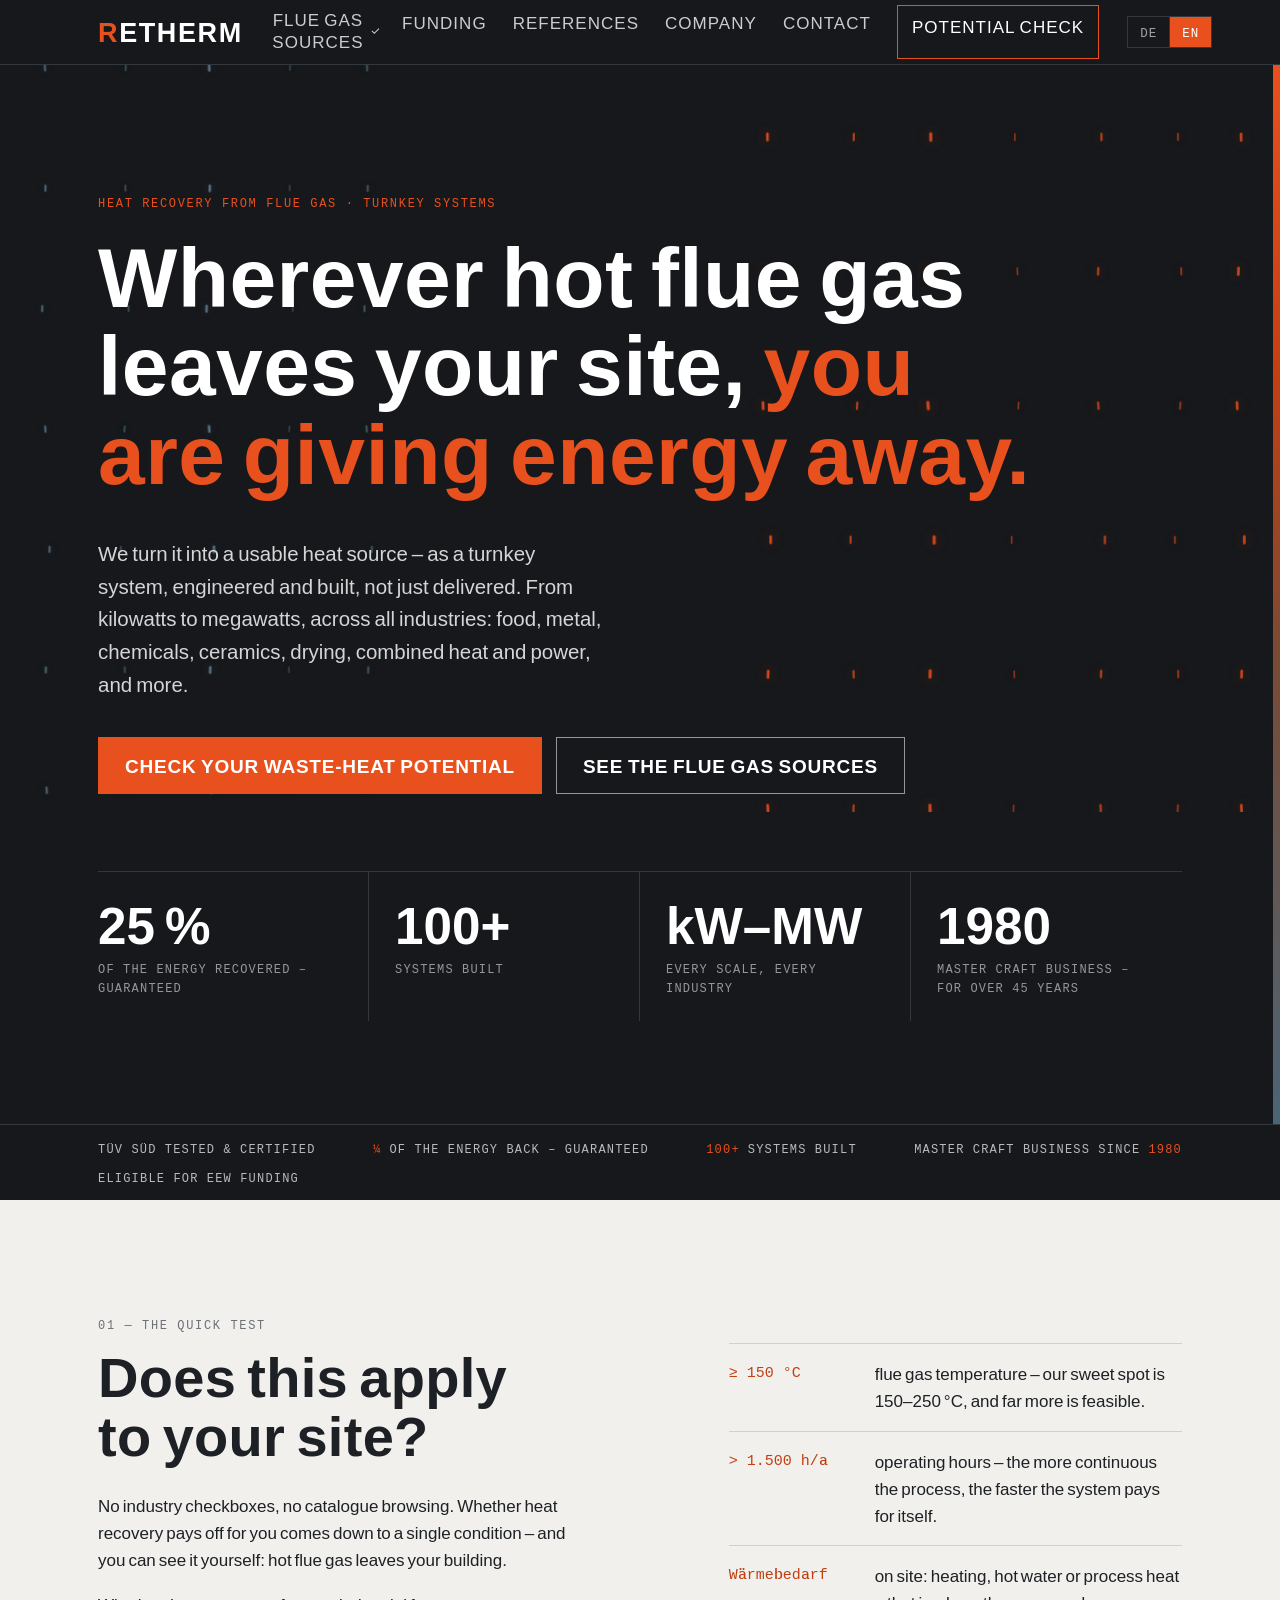
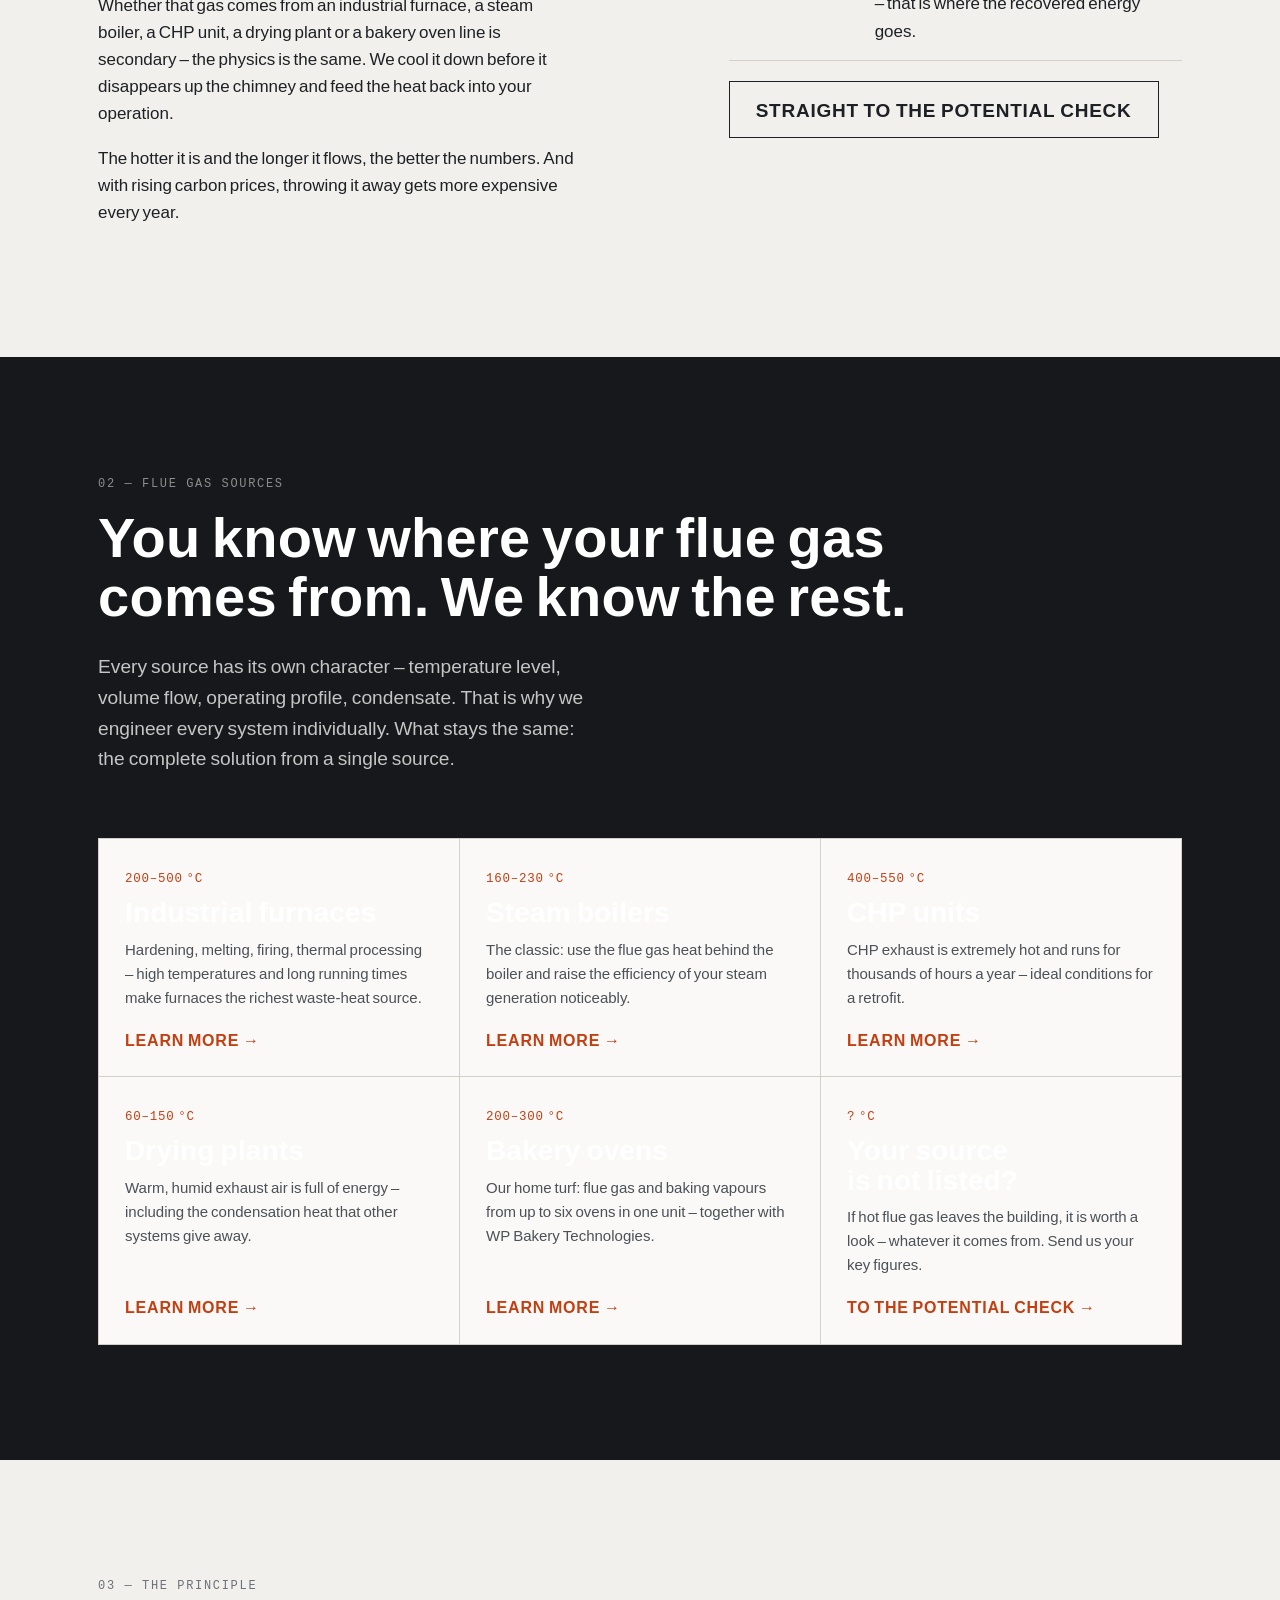
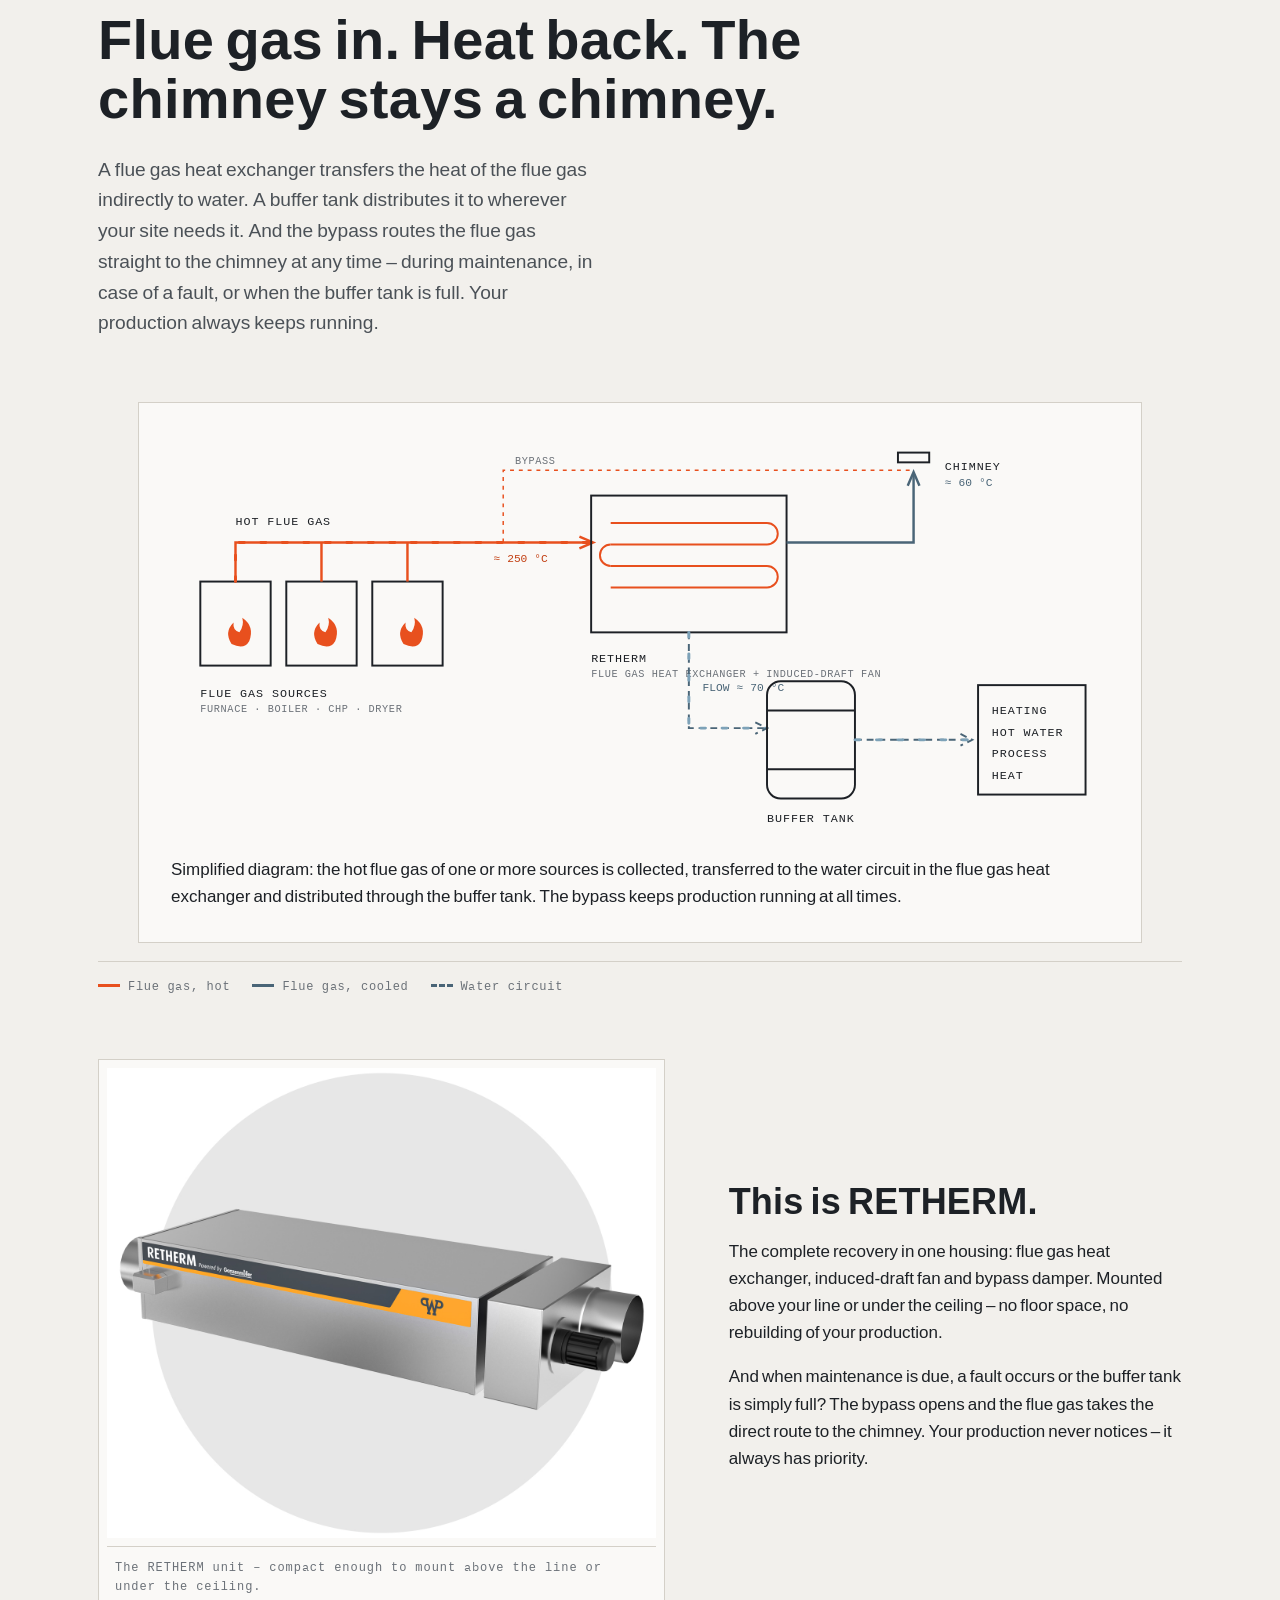
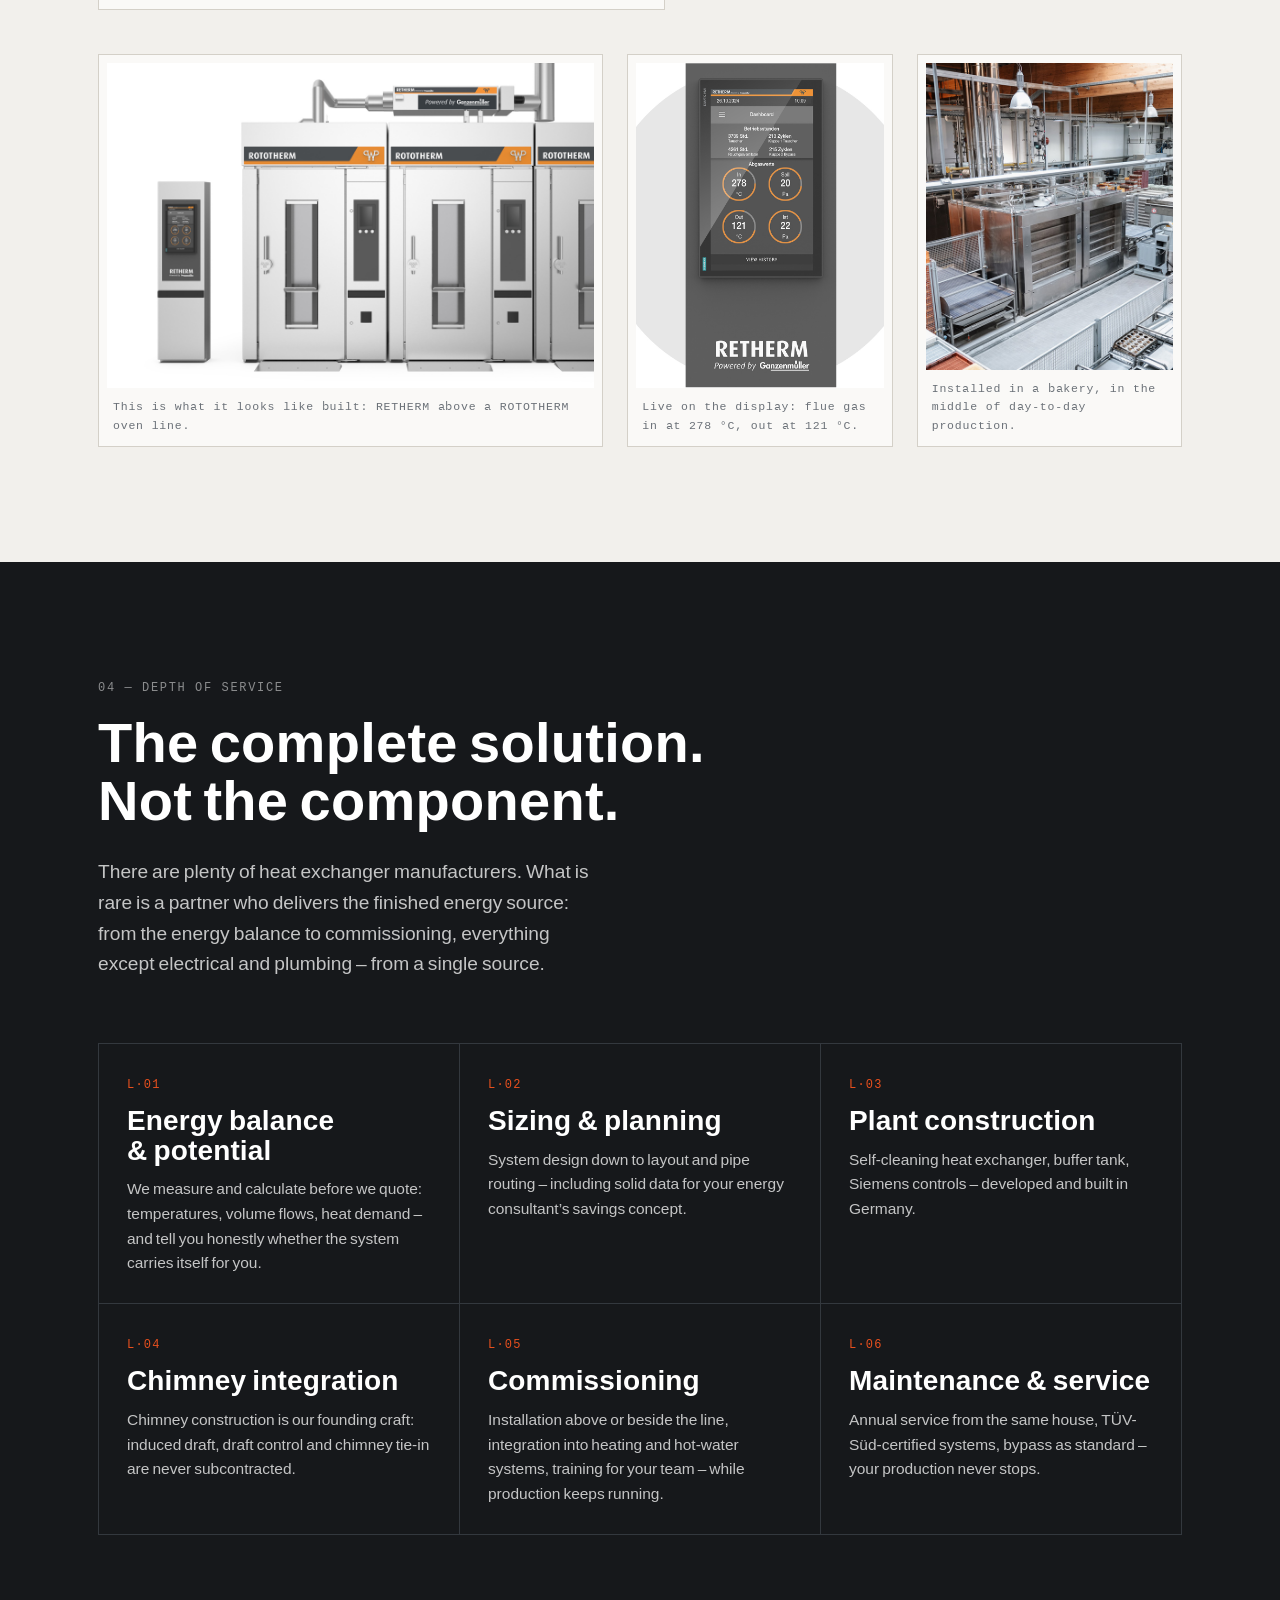
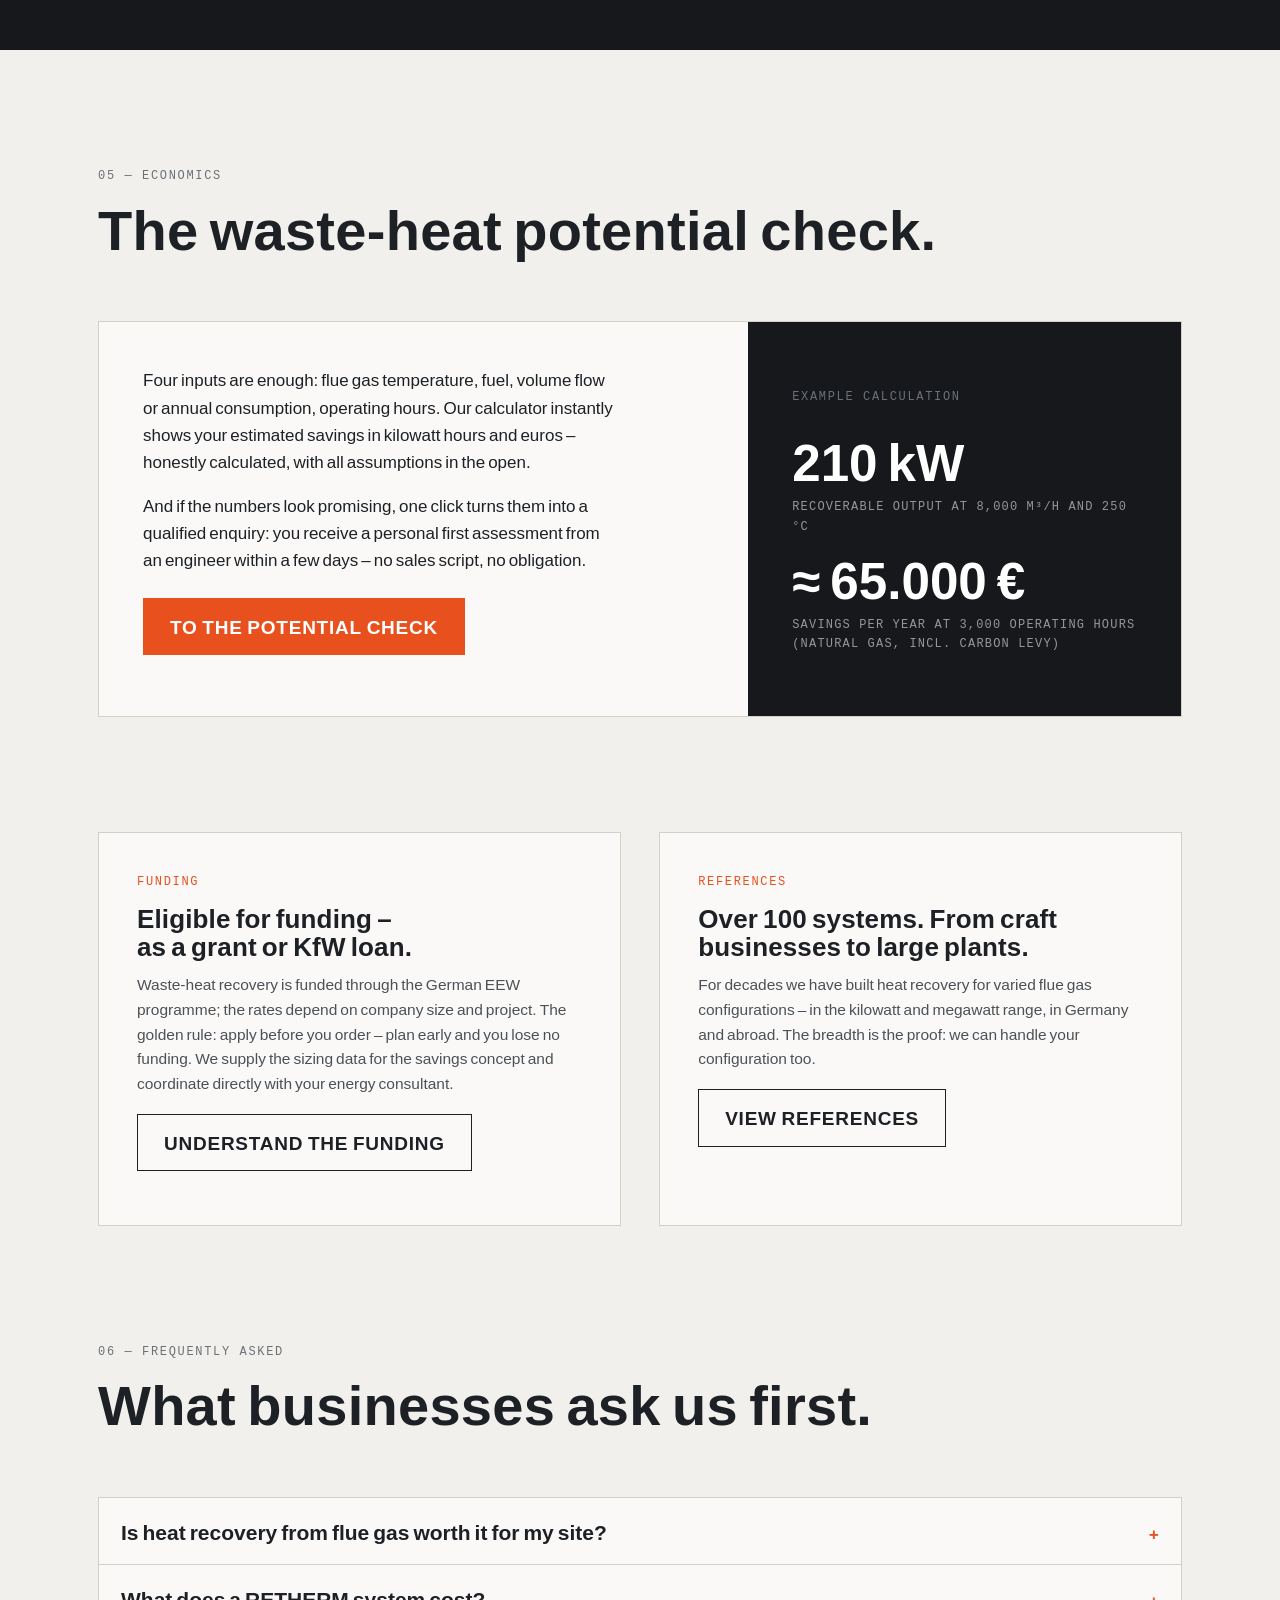
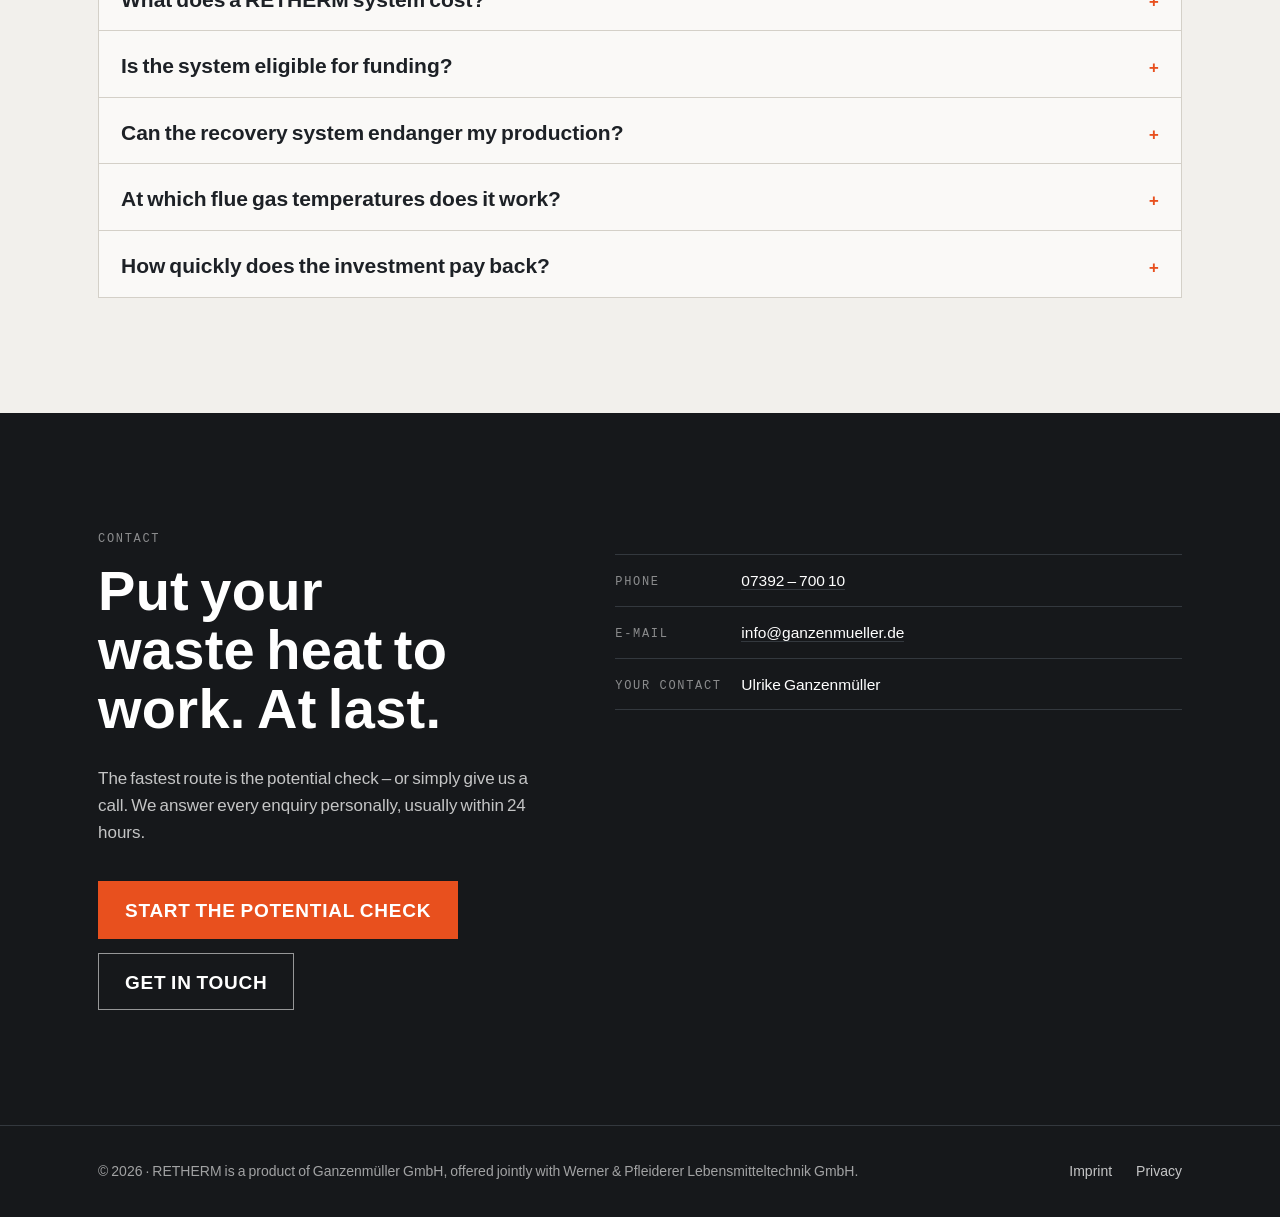
==== index.html @ 5f33220a "SEO-Ausbau und Botschafts-Umbau: Produktionssicherheit statt Komponenten-Jargon - Botschaft: "Glattr" ====
<!DOCTYPE html>
<html lang="de">
<head>
  <meta charset="UTF-8">
  <meta name="viewport" content="width=device-width, initial-scale=1.0">
  <title data-i18n="home.title">RETHERM – Wärmerückgewinnung aus Abgas | Komplettanlagen von Ganzenmüller</title>
  <meta name="description" data-i18n-content="home.desc" content="Überall, wo heißes Abgas nach außen geht, verschenken Sie Energie. RETHERM macht daraus eine nutzbare Wärmequelle – als schlüsselfertige Komplettanlage. Vom Kilowatt- bis in den Megawattbereich, branchenoffen, förderfähig.">
  <link rel="icon" type="image/svg+xml" href="assets/img/favicon.svg">
  <link rel="stylesheet" href="assets/css/main.css">
</head>
<body>

<!-- ================= Header ================= -->
<header class="site-head">
  <div class="wrap site-head__bar">
    <a class="brand" href="index.html" aria-label="RETHERM – zur Startseite">
      <span class="brand__mark">RETHERM</span>
      <span class="brand__sub" data-i18n="brand.sub">Wärmerückgewinnung aus Abgas · powered by Ganzenmüller</span>
    </a>
    <nav class="site-nav" id="site-nav" aria-label="Hauptnavigation">
      <div class="nav-item">
        <button type="button" class="nav-sub-toggle" aria-expanded="false" data-i18n="nav.sources">Abgasquellen</button>
        <div class="nav-sub">
          <a href="abgas-industrieofen.html" data-i18n="nav.srcOven">Industrieöfen</a>
          <a href="abgas-dampfkessel.html" data-i18n="nav.srcBoiler">Dampfkessel</a>
          <a href="abgas-bhkw.html" data-i18n="nav.srcChp">Blockheizkraftwerke</a>
          <a href="abgas-trocknung.html" data-i18n="nav.srcDrying">Trocknungsanlagen</a>
          <a href="abgas-backofen.html" data-i18n="nav.srcBakery">Backöfen</a>
        </div>
      </div>
      <a href="foerderung.html" data-i18n="nav.funding">Förderung</a>
      <a href="referenzen.html" data-i18n="nav.refs">Referenzen</a>
      <a href="unternehmen.html" data-i18n="nav.company">Unternehmen</a>
      <a href="kontakt.html" data-i18n="nav.contact">Kontakt</a>
      <a href="potenzial-check.html" class="nav-cta" data-i18n="nav.check">Potenzial-Check</a>
    </nav>
    <div class="lang-switch" role="group" aria-label="Sprache / Language">
      <button type="button" id="lang-de" aria-pressed="true">DE</button>
      <button type="button" id="lang-en" aria-pressed="false">EN</button>
    </div>
    <button class="nav-toggle" id="nav-toggle" aria-expanded="false" aria-controls="site-nav" aria-label="Menü öffnen">
      <span></span><span></span><span></span>
    </button>
  </div>
</header>

<main id="top">

  <!-- ================= Hero ================= -->
  <section class="hero">
    <svg class="hero__flow" viewBox="0 0 1200 700" preserveAspectRatio="xMidYMid slice" aria-hidden="true">
      <g class="flow-up">
        <path d="M720 700 C 714 590, 730 480, 718 360 C 708 260, 726 150, 717 0"/>
        <path d="M800 700 C 806 580, 790 470, 802 340 C 811 240, 794 130, 803 0"/>
        <path d="M872 700 C 866 560, 884 460, 871 330 C 861 230, 879 120, 870 0"/>
        <path d="M950 700 C 957 585, 941 475, 953 345 C 962 245, 945 135, 954 0"/>
        <path d="M1032 700 C 1026 575, 1044 465, 1031 335 C 1021 235, 1039 125, 1030 0"/>
        <path d="M1104 700 C 1110 565, 1094 455, 1106 325 C 1115 225, 1098 115, 1107 0"/>
        <path d="M1164 700 C 1158 590, 1174 480, 1162 350 C 1152 250, 1170 140, 1161 0"/>
      </g>
      <g class="flow-down">
        <path d="M42 0 C 48 120, 32 230, 44 360 C 53 460, 36 570, 45 700"/>
        <path d="M118 0 C 112 110, 128 220, 116 350 C 106 450, 124 560, 115 700"/>
        <path d="M196 0 C 202 125, 186 235, 198 365 C 207 465, 190 575, 199 700"/>
        <path d="M272 0 C 266 115, 282 225, 270 355 C 260 455, 278 565, 269 700"/>
        <path d="M344 0 C 350 130, 334 240, 346 370 C 355 470, 338 580, 347 700"/>
      </g>
    </svg>
    <div class="wrap hero__inner">
      <p class="tag tag--heat" data-i18n="home.heroTag">Wärmerückgewinnung aus Abgas · Komplettanlagen</p>
      <h1 data-i18n-html="home.heroH1">Überall, wo heißes Abgas nach außen geht, <em>verschenken Sie Energie.</em></h1>
      <p class="hero__lead" data-i18n="home.heroLead">Wir machen daraus eine nutzbare Wärmequelle – als schlüsselfertige Anlage, geplant und gebaut, nicht nur geliefert. Vom Kilowatt- bis in den Megawattbereich, branchenoffen: Lebensmittel, Metall, Chemie, Keramik, Trocknung, Blockheizkraftwerke und mehr.</p>
      <div class="hero__cta">
        <a class="btn btn--heat" href="potenzial-check.html" data-i18n="home.heroCta1">Abwärme-Potenzial prüfen</a>
        <a class="btn btn--ghost-light" href="#quellen" data-i18n="home.heroCta2">Abgasquellen ansehen</a>
      </div>
      <div class="hero__stats">
        <div class="stat">
          <div class="stat__num" data-count="25" data-count-suffix="&thinsp;%">25&thinsp;%</div>
          <div class="stat__label" data-i18n="home.stat1">der Energie zurückgewonnen – garantiert</div>
        </div>
        <div class="stat">
          <div class="stat__num" data-count="100" data-count-suffix="+">100+</div>
          <div class="stat__label" data-i18n="home.stat2">realisierte Anlagen</div>
        </div>
        <div class="stat">
          <div class="stat__num">kW–MW</div>
          <div class="stat__label" data-i18n="home.stat3">jede Größenordnung, jede Branche</div>
        </div>
        <div class="stat">
          <div class="stat__num">1980</div>
          <div class="stat__label" data-i18n="home.stat4">Meisterbetrieb – seit über 45 Jahren</div>
        </div>
      </div>
    </div>
  </section>

  <!-- ================= Trust-Leiste ================= -->
  <div class="trust">
    <div class="wrap">
      <span data-i18n="trust.tuv">Vom TÜV Süd geprüft &amp; zertifiziert</span>
      <span data-i18n-html="trust.quarter"><b>¼</b> der Energie zurück – garantiert</span>
      <span data-i18n-html="trust.plants"><b>100+</b> realisierte Anlagen</span>
      <span data-i18n-html="trust.since">Meisterbetrieb seit <b>1980</b></span>
      <span data-i18n="trust.funding">Förderfähig nach EEW</span>
    </div>
  </div>

  <!-- ================= 01 Selbstqualifikation ================= -->
  <section class="section" id="check">
    <div class="wrap">
      <div class="split">
        <div class="rv">
          <p class="tag" data-i18n="home.q.tag">01 — Der Schnelltest</p>
          <h2 data-i18n="home.q.h2">Trifft das auf Ihren Betrieb zu?</h2>
          <p data-i18n="home.q.p1">Sie müssen keine Branche ankreuzen und keinen Katalog wälzen. Ob sich Wärmerückgewinnung für Sie lohnt, entscheidet eine einzige Bedingung – und die erkennen Sie selbst: Aus Ihrem Betrieb geht heißes Abgas nach draußen.</p>
          <p data-i18n="home.q.p2">Ob das Abgas aus einem Industrieofen, Dampfkessel, Blockheizkraftwerk, einer Trocknungsanlage oder einer Backofenanlage stammt, ist zweitrangig – die Physik ist dieselbe. Wir kühlen es ab, bevor es durch den Kamin verschwindet, und geben die Wärme zurück in Ihren Betrieb.</p>
          <p data-i18n="home.q.p3">Je heißer und je länger es strömt, desto besser die Rechnung. Und mit steigenden CO₂-Preisen wird das Wegwerfen jedes Jahr teurer.</p>
        </div>
        <div class="rv">
          <ul class="loss-list">
            <li>
              <span class="val">≥ 150&nbsp;°C</span>
              <span data-i18n="home.q.l1">Abgastemperatur – unser Sweetspot liegt bei 150–250 °C, machbar ist deutlich mehr.</span>
            </li>
            <li>
              <span class="val">&gt; 1.500&nbsp;h/a</span>
              <span data-i18n="home.q.l2">Betriebsstunden – je kontinuierlicher der Prozess, desto schneller amortisiert sich die Anlage.</span>
            </li>
            <li>
              <span class="val">Wärmebedarf</span>
              <span data-i18n="home.q.l3">im eigenen Haus: Heizung, Warmwasser oder Prozesswärme – dorthin fließt die zurückgewonnene Energie.</span>
            </li>
          </ul>
          <p style="margin-top: 20px">
            <a class="btn" href="potenzial-check.html" data-i18n="home.q.cta">Direkt zum Potenzial-Check</a>
          </p>
        </div>
      </div>
    </div>
  </section>

  <!-- ================= 02 Abgasquellen ================= -->
  <section class="section section--dark" id="quellen">
    <div class="wrap">
      <div class="section__head rv">
        <p class="tag" data-i18n="home.src.tag">02 — Abgasquellen</p>
        <h2 data-i18n="home.src.h2">Wo Ihr Abgas herkommt, wissen Sie. Wir kennen den Rest.</h2>
        <p class="lead" data-i18n="home.src.lead">Jede Quelle hat ihre Eigenheiten – Temperaturniveau, Volumenstrom, Betriebsprofil, Kondensat. Deshalb planen wir jede Anlage individuell. Was gleich bleibt: die Komplettlösung aus einer Hand.</p>
      </div>
      <div class="src-grid rv">
        <a class="src-card" href="abgas-industrieofen.html">
          <span class="src-temp">200–500&thinsp;°C</span>
          <h3 data-i18n="home.src.c1h">Industrieöfen</h3>
          <p data-i18n="home.src.c1p">Härten, Schmelzen, Brennen, Thermoprozess – hohe Temperaturen und lange Laufzeiten machen Öfen zur ergiebigsten Abwärmequelle.</p>
          <span class="src-more" data-i18n="home.src.more1">Mehr erfahren →</span>
        </a>
        <a class="src-card" href="abgas-dampfkessel.html">
          <span class="src-temp">160–230&thinsp;°C</span>
          <h3 data-i18n="home.src.c2h">Dampfkessel</h3>
          <p data-i18n="home.src.c2p">Der Klassiker: Abgaswärme hinter dem Kessel nutzen und den Wirkungsgrad der Dampferzeugung spürbar anheben.</p>
          <span class="src-more" data-i18n="home.src.more2">Mehr erfahren →</span>
        </a>
        <a class="src-card" href="abgas-bhkw.html">
          <span class="src-temp">400–550&thinsp;°C</span>
          <h3 data-i18n="home.src.c3h">Blockheizkraftwerke</h3>
          <p data-i18n="home.src.c3p">BHKW-Abgas ist extrem heiß und fällt über tausende Betriebsstunden an – ideale Bedingungen für die Nachrüstung.</p>
          <span class="src-more" data-i18n="home.src.more3">Mehr erfahren →</span>
        </a>
        <a class="src-card" href="abgas-trocknung.html">
          <span class="src-temp">60–150&thinsp;°C</span>
          <h3 data-i18n="home.src.c4h">Trocknungsanlagen</h3>
          <p data-i18n="home.src.c4p">Warme, feuchte Abluft steckt voller Energie – inklusive der Kondensationswärme, die andere Systeme verschenken.</p>
          <span class="src-more" data-i18n="home.src.more4">Mehr erfahren →</span>
        </a>
        <a class="src-card" href="abgas-backofen.html">
          <span class="src-temp">200–300&thinsp;°C</span>
          <h3 data-i18n="home.src.c5h">Backöfen</h3>
          <p data-i18n="home.src.c5p">Unser Heimspiel: Rauchgas und Schwaden von bis zu sechs Öfen in einer Anlage – gemeinsam mit WP Bakery Technologies.</p>
          <span class="src-more" data-i18n="home.src.more5">Mehr erfahren →</span>
        </a>
        <a class="src-card" href="potenzial-check.html">
          <span class="src-temp">?&thinsp;°C</span>
          <h3 data-i18n="home.src.c6h">Ihre Quelle ist nicht dabei?</h3>
          <p data-i18n="home.src.c6p">Wenn heißes Abgas nach außen geht, lohnt der Blick – egal woraus. Schicken Sie uns Ihre Eckdaten.</p>
          <span class="src-more" data-i18n="home.src.more6">Zum Potenzial-Check →</span>
        </a>
      </div>
    </div>
  </section>

  <!-- ================= 03 Prinzip ================= -->
  <section class="section" id="prinzip">
    <div class="wrap">
      <div class="section__head rv">
        <p class="tag" data-i18n="home.prin.tag">03 — Das Prinzip</p>
        <h2 data-i18n="home.prin.h2">Abgas rein. Wärme zurück. Kamin bleibt Kamin.</h2>
        <p class="lead" data-i18n="home.prin.lead">Ein Abgaswärmetauscher überträgt die Wärme des Abgases indirekt auf Wasser. Ein Pufferspeicher verteilt sie dorthin, wo Ihr Betrieb sie braucht. Und der Bypass führt das Abgas jederzeit direkt zum Kamin – bei Wartung, bei Störung oder wenn der Pufferspeicher voll ist. Ihre Produktion läuft immer.</p>
      </div>

      <figure class="schema-frame rv">
        <svg viewBox="0 0 960 430" role="img" aria-labelledby="schema-title">
          <title id="schema-title" data-i18n="home.prin.schemaTitle">Anlagenschema der RETHERM Wärmerückgewinnung</title>
          <style>
            .s-box { fill: none; stroke: #1d2126; stroke-width: 2; }
            .s-hot { fill: none; stroke: #e8501e; stroke-width: 2.5; }
            .s-cool { fill: none; stroke: #4a6577; stroke-width: 2.5; }
            .s-water { fill: none; stroke: #4a6577; stroke-width: 2; stroke-dasharray: 7 5; }
            .s-bypass { fill: none; stroke: #e8501e; stroke-width: 1.5; stroke-dasharray: 4 5; }
            .s-label { font-family: 'IBM Plex Mono', monospace; font-size: 12px; letter-spacing: .08em; fill: #1d2126; }
            .s-label-sub { font-family: 'IBM Plex Mono', monospace; font-size: 10.5px; letter-spacing: .06em; fill: #6b7178; }
            .s-temp-hot { font-family: 'IBM Plex Mono', monospace; font-size: 11.5px; font-weight: 500; fill: #c23f12; }
            .s-temp-cool { font-family: 'IBM Plex Mono', monospace; font-size: 11.5px; font-weight: 500; fill: #4a6577; }
            .s-flame { fill: #e8501e; }
            .s-coil { fill: none; stroke: #e8501e; stroke-width: 2; }
          </style>

          <!-- Abgasquellen -->
          <g>
            <rect class="s-box" x="30" y="150" width="72" height="86"/>
            <rect class="s-box" x="118" y="150" width="72" height="86"/>
            <rect class="s-box" x="206" y="150" width="72" height="86"/>
            <path class="s-flame" d="M62 214 q-8 -12 2 -22 q-1 8 6 10 q5 -7 3 -15 q13 9 7 24 q-5 9 -18 3z"/>
            <path class="s-flame" d="M150 214 q-8 -12 2 -22 q-1 8 6 10 q5 -7 3 -15 q13 9 7 24 q-5 9 -18 3z"/>
            <path class="s-flame" d="M238 214 q-8 -12 2 -22 q-1 8 6 10 q5 -7 3 -15 q13 9 7 24 q-5 9 -18 3z"/>
            <text class="s-label" x="30" y="268" data-i18n="home.prin.sSources">ABGASQUELLEN</text>
            <text class="s-label-sub" x="30" y="284" data-i18n="home.prin.sSourcesSub">OFEN · KESSEL · BHKW · TROCKNER</text>
          </g>

          <!-- Abgas-Sammelleitung -->
          <path class="s-hot" d="M66 150 V110 H430"/>
          <path class="s-hot" d="M154 150 V110"/>
          <path class="s-hot" d="M242 150 V110"/>
          <path class="s-flow-hot" d="M66 150 V110 H430" aria-hidden="true"/>
          <path class="s-hot" d="M418 104 l14 6 l-14 6"/>
          <text class="s-label" x="66" y="92" data-i18n="home.prin.sFlue">HEISSES ABGAS</text>
          <text class="s-temp-hot" x="330" y="130">≈ 250 °C</text>

          <!-- RETHERM Einheit -->
          <g>
            <rect class="s-box" x="430" y="62" width="200" height="140"/>
            <path class="s-coil" d="M450 90 h160 m0 22 h-160 m0 22 h160 m0 22 h-160"/>
            <path class="s-coil" d="M610 90 a11 11 0 0 1 0 22 m-160 0 a11 11 0 0 0 0 22 m160 0 a11 11 0 0 1 0 22"/>
            <text class="s-label" x="430" y="232">RETHERM</text>
            <text class="s-label-sub" x="430" y="248" data-i18n="home.prin.sUnit">ABGASWÄRMETAUSCHER + SAUGZUG</text>
          </g>

          <!-- Gekühltes Abgas zum Kamin -->
          <path class="s-cool" d="M630 110 H760 V40"/>
          <path class="s-cool" d="M754 52 l6 -14 l6 14"/>
          <rect class="s-box" x="744" y="18" width="32" height="10"/>
          <text class="s-label" x="792" y="36" data-i18n="home.prin.sStack">KAMIN</text>
          <text class="s-temp-cool" x="792" y="52">≈ 60 °C</text>

          <!-- Bypass -->
          <path class="s-bypass" d="M340 110 V36 H760"/>
          <text class="s-label-sub" x="352" y="30">BYPASS</text>

          <!-- Wasserkreis zum Speicher -->
          <path class="s-water" d="M530 202 V300 H610"/>
          <path class="s-flow-water" d="M530 202 V300 H610" aria-hidden="true"/>
          <path class="s-water" d="M598 294 l12 6 l-12 6"/>
          <text class="s-temp-cool" x="544" y="262" data-i18n="home.prin.sFlow">VORLAUF ≈ 70 °C</text>

          <!-- Pufferspeicher -->
          <g>
            <rect class="s-box" x="610" y="252" width="90" height="120" rx="14"/>
            <path class="s-box" d="M610 282 h90 M610 342 h90" stroke-width="1"/>
            <text class="s-label" x="610" y="396" data-i18n="home.prin.sBuffer">PUFFERSPEICHER</text>
          </g>

          <!-- Abnehmer -->
          <path class="s-water" d="M700 312 H820"/>
          <path class="s-flow-water" d="M700 312 H820" aria-hidden="true"/>
          <path class="s-water" d="M808 306 l12 6 l-12 6"/>
          <g>
            <rect class="s-box" x="826" y="256" width="110" height="112"/>
            <text class="s-label" x="840" y="286" data-i18n="home.prin.sUse1">HEIZUNG</text>
            <text class="s-label" x="840" y="308" data-i18n="home.prin.sUse2">WARMWASSER</text>
            <text class="s-label" x="840" y="330" data-i18n="home.prin.sUse3">PROZESS-</text>
            <text class="s-label" x="840" y="352" data-i18n="home.prin.sUse4">WÄRME</text>
          </g>
        </svg>
        <figcaption data-i18n="home.prin.caption">Vereinfachtes Anlagenschema: Das heiße Abgas einer oder mehrerer Quellen wird gesammelt, im Abgaswärmetauscher an den Wasserkreis übertragen und über den Pufferspeicher im Betrieb verteilt. Der Bypass sichert den Produktionsbetrieb jederzeit.</figcaption>
      </figure>

      <div class="schema-legend" aria-hidden="true">
        <span class="l-heat"><i></i><span data-i18n="home.prin.leg1">Abgas heiß</span></span>
        <span class="l-cool"><i></i><span data-i18n="home.prin.leg2">Abgas gekühlt</span></span>
        <span class="l-water"><i></i><span data-i18n="home.prin.leg3">Wasserkreis</span></span>
      </div>

      <div class="split rv" style="margin-top: clamp(40px, 5vw, 64px); align-items: center">
        <figure class="figure-box" style="margin: 0">
          <img src="assets/img/retherm-saugabzug.jpg" alt="Die RETHERM-Einheit: Abgaswärmetauscher, Saugzug und Bypassklappe in einem Edelstahlgehäuse" data-i18n-alt="home.unit.alt" loading="lazy" style="width: 100%">
          <figcaption data-i18n="home.unit.cap">Die RETHERM-Einheit – kompakt genug für die Montage über der Anlage oder unter der Decke.</figcaption>
        </figure>
        <div>
          <h3 style="font-size: clamp(26px, 3vw, 36px)" data-i18n="home.unit.h3">Das ist RETHERM.</h3>
          <p data-i18n="home.unit.p1">Die komplette Rückgewinnung in einem Gehäuse: Abgaswärmetauscher, Saugzug und Bypassklappe. Montiert über Ihrer Anlage oder unter der Decke – ohne Stellfläche, ohne Umbau Ihrer Produktion.</p>
          <p data-i18n="home.unit.p2">Und wenn Wartung ansteht, eine Störung auftritt oder der Pufferspeicher schlicht voll ist? Dann öffnet der Bypass, und das Abgas nimmt den direkten Weg zum Kamin. Ihre Produktion merkt davon nichts – sie hat immer Vorrang.</p>
        </div>
      </div>

      <div class="photo-strip rv">
        <figure>
          <img src="assets/img/retherm-ofenlinie.jpg" alt="RETHERM-Wärmerückgewinnung über einer Linie aus drei ROTOTHERM-Stikkenöfen" data-i18n-alt="home.ph.a1" loading="lazy">
          <figcaption data-i18n="home.ph.c1">So sieht es gebaut aus: RETHERM über einer ROTOTHERM-Ofenlinie.</figcaption>
        </figure>
        <figure>
          <img src="assets/img/retherm-steuerung.jpg" alt="Siemens-Touchdisplay der RETHERM-Steuerung mit Abgaswerten" data-i18n-alt="home.ph.a2" loading="lazy" style="object-position: center 20%">
          <figcaption data-i18n="home.ph.c2">Live am Display: Abgas 278 °C rein, 121 °C raus.</figcaption>
        </figure>
        <figure>
          <img src="assets/img/referenz-backstube.jpg" alt="Backstube mit Ofenanlage und Edelstahl-Abgasleitungen unter der Decke" data-i18n-alt="home.ph.a3" loading="lazy">
          <figcaption data-i18n="home.ph.c3">Eingebaut im laufenden Betrieb einer Backstube.</figcaption>
        </figure>
      </div>
    </div>
  </section>

  <!-- ================= 04 Leistungstiefe ================= -->
  <section class="section section--dark" id="leistung">
    <div class="wrap">
      <div class="section__head rv">
        <p class="tag" data-i18n="home.svc.tag">04 — Leistungstiefe</p>
        <h2 data-i18n="home.svc.h2">Die Komplettlösung. Nicht die Komponente.</h2>
        <p class="lead" data-i18n="home.svc.lead">Reine Wärmetauscher-Hersteller gibt es viele. Selten ist ein Partner, der die fertige Energiequelle liefert: von der Energiebilanz bis zur Inbetriebnahme, alles außer Elektro und Sanitär – aus einer Hand.</p>
      </div>
      <div class="comp-grid rv">
        <article class="comp">
          <span class="comp__no">L·01</span>
          <h3 data-i18n="home.svc.c1h">Energiebilanz &amp; Potenzial</h3>
          <p data-i18n="home.svc.c1p">Wir messen und rechnen, bevor wir anbieten: Temperaturen, Volumenströme, Wärmebedarf – und sagen ehrlich, ob sich die Anlage für Sie trägt.</p>
        </article>
        <article class="comp">
          <span class="comp__no">L·02</span>
          <h3 data-i18n="home.svc.c2h">Auslegung &amp; Planung</h3>
          <p data-i18n="home.svc.c2p">Anlagenauslegung bis zu Aufstellplan und Rohrführung – inklusive belastbarer Daten für das Einsparkonzept Ihres Energieberaters.</p>
        </article>
        <article class="comp">
          <span class="comp__no">L·03</span>
          <h3 data-i18n="home.svc.c3h">Anlagenbau</h3>
          <p data-i18n="home.svc.c3p">Selbstreinigender Wärmetauscher, Pufferspeicher, Siemens-Steuerung – entwickelt und gefertigt in Deutschland.</p>
        </article>
        <article class="comp">
          <span class="comp__no">L·04</span>
          <h3 data-i18n="home.svc.c4h">Kaminanbindung</h3>
          <p data-i18n="home.svc.c4p">Kaminbau ist unser Ursprungshandwerk: Saugzug, Zugregelung und Kaminanbindung kommen bei uns nicht vom Subunternehmer.</p>
        </article>
        <article class="comp">
          <span class="comp__no">L·05</span>
          <h3 data-i18n="home.svc.c5h">Inbetriebnahme</h3>
          <p data-i18n="home.svc.c5p">Montage über oder neben der Anlage, Einbindung in Heizungs- und Warmwasserinstallation, Einweisung Ihres Teams – bei laufendem Betrieb.</p>
        </article>
        <article class="comp">
          <span class="comp__no">L·06</span>
          <h3 data-i18n="home.svc.c6h">Wartung &amp; Service</h3>
          <p data-i18n="home.svc.c6p">Jährlicher Service aus demselben Haus, TÜV-Süd-zertifizierte Anlagen, serienmäßiger Bypass – Ihre Produktion steht nie.</p>
        </article>
      </div>
    </div>
  </section>

  <!-- ================= 05 Potenzial-Check-Teaser ================= -->
  <section class="section" id="potenzial">
    <div class="wrap">
      <div class="section__head rv">
        <p class="tag" data-i18n="home.pc.tag">05 — Wirtschaftlichkeit</p>
        <h2 data-i18n="home.pc.h2">Der Abwärme-Potenzial-Check.</h2>
      </div>
      <div class="teaser rv">
        <div class="teaser__body">
          <p data-i18n="home.pc.p1">Vier Angaben genügen: Abgastemperatur, Brennstoff, Volumenstrom oder Jahresverbrauch, Betriebsstunden. Unser Rechner zeigt Ihnen sofort die geschätzte Einsparung in Kilowattstunden und Euro – ehrlich gerechnet, mit offen ausgewiesenen Annahmen.</p>
          <p data-i18n="home.pc.p2">Und wenn die Zahlen vielversprechend aussehen, machen Sie mit einem Klick eine qualifizierte Anfrage daraus: Sie erhalten binnen weniger Tage eine persönliche Ersteinschätzung vom Ingenieur – keine Verkaufsmasche, keine Verpflichtung.</p>
          <p style="margin-top: 24px">
            <a class="btn btn--heat" href="potenzial-check.html" data-i18n="home.pc.cta">Zum Potenzial-Check</a>
          </p>
        </div>
        <div class="teaser__aside">
          <p class="tag" data-i18n="home.pc.exTag">Beispielrechnung</p>
          <div class="stat">
            <div class="stat__num">210&thinsp;kW</div>
            <div class="stat__label" data-i18n="home.pc.ex1">rückgewinnbare Leistung bei 8.000 m³/h und 250 °C</div>
          </div>
          <div class="stat">
            <div class="stat__num">≈ 65.000&thinsp;€</div>
            <div class="stat__label" data-i18n="home.pc.ex2">Ersparnis pro Jahr bei 3.000 Betriebsstunden (Erdgas, inkl. CO₂)</div>
          </div>
        </div>
      </div>
    </div>
  </section>

  <!-- ================= 06 Förderung + Referenzen Teaser ================= -->
  <section class="section" id="mehr" style="padding-top: 0">
    <div class="wrap">
      <div class="partner-grid">
        <article class="partner rv">
          <span class="tag tag--heat" data-i18n="home.ft.tag">Förderung</span>
          <h3 data-i18n="home.ft.h3">Förderfähig – als Zuschuss oder KfW-Kredit.</h3>
          <p data-i18n="home.ft.p">Abwärmenutzung wird über die Bundesförderung EEW gefördert; die Sätze hängen von Unternehmensgröße und Projekt ab. Die goldene Regel: Antrag vor Auftrag – wer früh plant, verliert keine Förderung. Wir liefern die Auslegungsdaten für das Einsparkonzept und stimmen uns direkt mit Ihrem Energieberater ab.</p>
          <p style="margin-top: 18px"><a class="btn" href="foerderung.html" data-i18n="home.ft.cta">Förderung verstehen</a></p>
        </article>
        <article class="partner rv">
          <span class="tag tag--heat" data-i18n="home.rt.tag">Referenzen</span>
          <h3 data-i18n="home.rt.h3">Über 100 Anlagen. Vom Handwerk bis zur Großanlage.</h3>
          <p data-i18n="home.rt.p">Seit Jahrzehnten bauen wir Wärmerückgewinnung für unterschiedliche Abgas-Konstellationen – im Kilowatt- wie im Megawattbereich, im Inland und international. Die Bandbreite ist der Beleg: Wir beherrschen auch Ihre Konstellation.</p>
          <p style="margin-top: 18px"><a class="btn" href="referenzen.html" data-i18n="home.rt.cta">Referenzen ansehen</a></p>
        </article>
      </div>
    </div>
  </section>

  <!-- ================= 06 Häufige Fragen ================= -->
  <section class="section" id="faq" style="padding-top: 0">
    <div class="wrap">
      <div class="section__head rv">
        <p class="tag" data-i18n="home.faq.tag">06 — Häufige Fragen</p>
        <h2 data-i18n="home.faq.h2">Was Betriebe uns zuerst fragen.</h2>
      </div>
      <div class="faq rv">
        <details>
          <summary data-i18n="home.faq.q1">Lohnt sich Wärmerückgewinnung aus Abgas für meinen Betrieb?</summary>
          <p data-i18n="home.faq.a1">Wenn heißes Abgas nach außen geht, lohnt der Blick fast immer. Drei Faktoren entscheiden: die Abgastemperatur (interessant ab etwa 150 °C), die Betriebsstunden und ein Wärmebedarf im Haus – Heizung, Warmwasser oder Prozesswärme. Der Potenzial-Check rechnet es Ihnen in einer Minute aus, mit offenen Annahmen und ehrlichem Urteil.</p>
        </details>
        <details>
          <summary data-i18n="home.faq.q2">Was kostet eine RETHERM-Anlage?</summary>
          <p data-i18n="home.faq.a2">Als Richtwert für ein Komplettsystem im unteren Leistungsbereich rechnen wir mit 60.000 bis 80.000 Euro; größere Anlagen werden individuell kalkuliert. Entscheidend ist weniger der Preis als die Amortisation: Bei laufenden Prozessen liegt sie typisch bei wenigen Jahren – der Rechner zeigt Ihnen die Spanne für Ihre Zahlen.</p>
        </details>
        <details>
          <summary data-i18n="home.faq.q3">Wird die Anlage gefördert?</summary>
          <p data-i18n="home.faq.a3">Ja, Abwärmenutzung ist über die Bundesförderung EEW förderfähig – als BAFA-Zuschuss oder als KfW-Kredit 295 mit Tilgungszuschuss. Die Sätze hängen von Unternehmensgröße und Programm ab, Stand 2026 bis zu 45 Prozent für kleine Unternehmen. Die wichtigste Regel: Antrag vor Auftrag. Alle Details auf der Förderseite.</p>
        </details>
        <details>
          <summary data-i18n="home.faq.q4">Kann die Rückgewinnung meine Produktion gefährden?</summary>
          <p data-i18n="home.faq.a4">Nein – dafür sorgt der Bypass. Bei Wartung, bei einer Störung oder wenn der Pufferspeicher voll ist, strömt das Abgas direkt zum Kamin, als gäbe es die Anlage nicht. Öfen, Kessel oder Motoren laufen unverändert weiter. Geprüft und zertifiziert vom TÜV Süd.</p>
        </details>
        <details>
          <summary data-i18n="home.faq.q5">Bei welchen Abgastemperaturen funktioniert das?</summary>
          <p data-i18n="home.faq.a5">Unser Sweetspot liegt bei 150 bis 250 °C – typisch für Kessel, Backöfen und viele Prozesse. Deutlich heißeres Abgas wie am BHKW (400–550 °C) ist erst recht geeignet. Bei feuchter Abluft, etwa aus Trocknern, gewinnt der Wärmetauscher zusätzlich die Kondensationswärme des Wasserdampfs zurück.</p>
        </details>
        <details>
          <summary data-i18n="home.faq.q6">Wie schnell amortisiert sich die Investition?</summary>
          <p data-i18n="home.faq.a6">Das hängt von Temperatur, Volumenstrom, Betriebsstunden und Ihrem Energiepreis ab. Typisch sind wenige Jahre, mit Förderung entsprechend weniger – und steigende CO₂-Preise verkürzen die Rechnung Jahr für Jahr. Der Potenzial-Check nennt Ihnen eine ehrliche Spanne und sagt auch, wenn es sich nicht lohnt.</p>
        </details>
      </div>
    </div>
  </section>

  <!-- ================= 07 Kontakt-CTA ================= -->
  <section class="section section--dark" id="kontakt-cta">
    <div class="wrap">
      <div class="contact-grid">
        <div class="rv">
          <p class="tag" data-i18n="home.cc.tag">Kontakt</p>
          <h2 data-i18n="home.cc.h2">Abwärme endlich intelligent nutzen.</h2>
          <p style="color: rgba(255,255,255,.75)" data-i18n="home.cc.p">Am schnellsten geht es über den Potenzial-Check – oder Sie rufen einfach an. Jede Anfrage beantworten wir persönlich, in der Regel innerhalb von 24 Stunden.</p>
          <div class="hero__cta">
            <a class="btn btn--heat" href="potenzial-check.html" data-i18n="home.cc.cta1">Potenzial-Check starten</a>
            <a class="btn btn--ghost-light" href="kontakt.html" data-i18n="home.cc.cta2">Kontakt aufnehmen</a>
          </div>
        </div>
        <div class="rv">
          <ul class="contact-direct">
            <li>
              <span class="tag" data-i18n="home.cc.dPhone">Telefon</span>
              <span><a href="tel:+49739270010">07392 – 700 10</a></span>
            </li>
            <li>
              <span class="tag" data-i18n="home.cc.dMail">E-Mail</span>
              <span><a href="mailto:info@ganzenmueller.de">info@ganzenmueller.de</a></span>
            </li>
            <li>
              <span class="tag" data-i18n="home.cc.dContact">Ansprechpartnerin</span>
              <span>Ulrike Ganzenmüller</span>
            </li>
          </ul>
        </div>
      </div>
    </div>
  </section>

</main>

<!-- ================= Footer ================= -->
<footer class="site-foot">
  <div class="wrap">
    <span data-i18n="foot.legal">© 2026 · RETHERM ist ein Produkt der Ganzenmüller GmbH – für Backöfen gemeinsam angeboten mit der Werner &amp; Pfleiderer Lebensmitteltechnik GmbH.</span>
    <nav aria-label="Rechtliches">
      <a href="impressum.html" data-i18n="foot.imprint">Impressum</a>
      <a href="datenschutz.html" data-i18n="foot.privacy">Datenschutz</a>
    </nav>
  </div>
</footer>

<script type="application/ld+json">
{
  "@context": "https://schema.org",
  "@type": "Organization",
  "name": "Ganzenmüller GmbH",
  "brand": { "@type": "Brand", "name": "RETHERM" },
  "description": "Wärmerückgewinnung aus Abgas als schlüsselfertige Komplettanlage: Abgaswärmetauscher, Pufferspeicher, Steuerung und Kaminanbindung aus einer Hand.",
  "foundingDate": "1980",
  "telephone": "+49-7392-70010",
  "email": "info@ganzenmueller.de",
  "address": {
    "@type": "PostalAddress",
    "streetAddress": "Benzstraße 5",
    "postalCode": "89155",
    "addressLocality": "Erbach (Donau)",
    "addressCountry": "DE"
  }
}
</script>
<script type="application/ld+json">
{
  "@context": "https://schema.org",
  "@type": "FAQPage",
  "mainEntity": [
    {
      "@type": "Question",
      "name": "Lohnt sich Wärmerückgewinnung aus Abgas für meinen Betrieb?",
      "acceptedAnswer": { "@type": "Answer", "text": "Wenn heißes Abgas nach außen geht, lohnt der Blick fast immer. Drei Faktoren entscheiden: die Abgastemperatur (interessant ab etwa 150 °C), die Betriebsstunden und ein Wärmebedarf im Haus – Heizung, Warmwasser oder Prozesswärme. Der Abwärme-Potenzial-Check rechnet es in einer Minute aus." }
    },
    {
      "@type": "Question",
      "name": "Was kostet eine RETHERM-Anlage?",
      "acceptedAnswer": { "@type": "Answer", "text": "Als Richtwert für ein Komplettsystem im unteren Leistungsbereich gelten 60.000 bis 80.000 Euro; größere Anlagen werden individuell kalkuliert. Entscheidend ist die Amortisation: Bei laufenden Prozessen liegt sie typisch bei wenigen Jahren." }
    },
    {
      "@type": "Question",
      "name": "Wird eine Wärmerückgewinnungsanlage gefördert?",
      "acceptedAnswer": { "@type": "Answer", "text": "Ja, Abwärmenutzung ist über die Bundesförderung EEW förderfähig – als BAFA-Zuschuss oder KfW-Kredit 295 mit Tilgungszuschuss. Die Sätze hängen von Unternehmensgröße und Programm ab, Stand 2026 bis zu 45 Prozent für kleine Unternehmen. Wichtigste Regel: Antrag vor Auftrag." }
    },
    {
      "@type": "Question",
      "name": "Kann die Wärmerückgewinnung meine Produktion gefährden?",
      "acceptedAnswer": { "@type": "Answer", "text": "Nein – dafür sorgt der Bypass. Bei Wartung, Störung oder vollem Pufferspeicher strömt das Abgas direkt zum Kamin, als gäbe es die Anlage nicht. Öfen, Kessel oder Motoren laufen unverändert weiter. Die Anlagen sind vom TÜV Süd geprüft und zertifiziert." }
    },
    {
      "@type": "Question",
      "name": "Bei welchen Abgastemperaturen funktioniert Wärmerückgewinnung?",
      "acceptedAnswer": { "@type": "Answer", "text": "Der Sweetspot liegt bei 150 bis 250 °C, typisch für Kessel, Backöfen und viele Prozesse. Deutlich heißeres Abgas wie am BHKW (400–550 °C) ist erst recht geeignet. Bei feuchter Abluft aus Trocknern wird zusätzlich die Kondensationswärme des Wasserdampfs zurückgewonnen." }
    },
    {
      "@type": "Question",
      "name": "Wie schnell amortisiert sich eine Abwärmenutzung?",
      "acceptedAnswer": { "@type": "Answer", "text": "Das hängt von Temperatur, Volumenstrom, Betriebsstunden und Energiepreis ab. Typisch sind wenige Jahre, mit Förderung entsprechend weniger – und steigende CO₂-Preise verkürzen die Rechnung Jahr für Jahr." }
    }
  ]
}
</script>
<script src="assets/js/i18n.js"></script>
<script src="assets/js/i18n/home.js"></script>
<script src="assets/js/app.js"></script>
</body>
</html>
---- assets/css/main.css ----
/* ==========================================================================
   RETHERM – Hauptstylesheet
   Design-Tokens am Anfang, danach Basis, Komponenten, Sektionen, Responsive.
   ========================================================================== */

/* ---------- Fonts (selbst gehostet, DSGVO) ---------- */

@font-face {
  font-family: 'Barlow';
  src: url('../fonts/barlow-normal-400.woff2') format('woff2');
  font-weight: 400; font-style: normal; font-display: swap;
}
@font-face {
  font-family: 'Barlow';
  src: url('../fonts/barlow-italic-400.woff2') format('woff2');
  font-weight: 400; font-style: italic; font-display: swap;
}
@font-face {
  font-family: 'Barlow';
  src: url('../fonts/barlow-normal-500.woff2') format('woff2');
  font-weight: 500; font-style: normal; font-display: swap;
}
@font-face {
  font-family: 'Barlow';
  src: url('../fonts/barlow-normal-600.woff2') format('woff2');
  font-weight: 600; font-style: normal; font-display: swap;
}
@font-face {
  font-family: 'Barlow Condensed';
  src: url('../fonts/barlow-condensed-normal-500.woff2') format('woff2');
  font-weight: 500; font-style: normal; font-display: swap;
}
@font-face {
  font-family: 'Barlow Condensed';
  src: url('../fonts/barlow-condensed-normal-600.woff2') format('woff2');
  font-weight: 600; font-style: normal; font-display: swap;
}
@font-face {
  font-family: 'Barlow Condensed';
  src: url('../fonts/barlow-condensed-normal-700.woff2') format('woff2');
  font-weight: 700; font-style: normal; font-display: swap;
}
@font-face {
  font-family: 'IBM Plex Mono';
  src: url('../fonts/ibm-plex-mono-normal-400.woff2') format('woff2');
  font-weight: 400; font-style: normal; font-display: swap;
}
@font-face {
  font-family: 'IBM Plex Mono';
  src: url('../fonts/ibm-plex-mono-normal-500.woff2') format('woff2');
  font-weight: 500; font-style: normal; font-display: swap;
}

/* ---------- Tokens ---------- */

:root {
  --paper: #f2f0ec;         /* warmes Hellgrau, kein reines Weiß */
  --paper-raised: #faf9f7;
  --coal: #16181b;          /* Anthrazit für dunkle Sektionen */
  --coal-raised: #1e2125;
  --ink: #1d2126;
  --ink-soft: #4b5157;
  --muted: #6b7178;
  --line: #d4d0c8;          /* Haarlinien hell */
  --line-dark: #33383e;     /* Haarlinien dunkel */
  --heat: #e8501e;          /* Signal-Orange: Wärme, Akzente */
  --heat-deep: #c23f12;
  --steel: #4a6577;         /* Wasser-/Kaltseite */
  --ok: #33763f;
  --ok-strong: #24632f;
  --mid: #b06f10;
  --bad: #a33018;

  --font-head: 'Barlow Condensed', 'Arial Narrow', sans-serif;
  --font-body: 'Barlow', 'Segoe UI', sans-serif;
  --font-mono: 'IBM Plex Mono', 'Consolas', monospace;

  --w-max: 1180px;
  --pad-x: clamp(20px, 4vw, 48px);
}

/* ---------- Basis ---------- */

*, *::before, *::after { box-sizing: border-box; }

html { scroll-behavior: smooth; }

@media (prefers-reduced-motion: reduce) {
  html { scroll-behavior: auto; }
  *, *::before, *::after { transition: none !important; animation: none !important; }
}

body {
  margin: 0;
  background: var(--paper);
  color: var(--ink);
  font-family: var(--font-body);
  font-size: 17px;
  line-height: 1.6;
  -webkit-font-smoothing: antialiased;
  text-rendering: optimizeLegibility;
}

h1, h2, h3, h4 {
  font-family: var(--font-head);
  font-weight: 600;
  line-height: 1.05;
  letter-spacing: 0.005em;
  margin: 0 0 0.5em;
  text-wrap: balance;
}

h1 { font-size: clamp(44px, 7vw, 84px); font-weight: 700; }
h2 { font-size: clamp(34px, 4.6vw, 56px); }
h3 { font-size: clamp(22px, 2.4vw, 28px); }

p { margin: 0 0 1em; max-width: 68ch; }

a { color: inherit; }

strong { font-weight: 600; }

img, svg { display: block; max-width: 100%; }

::selection { background: var(--heat); color: #fff; }

:focus-visible { outline: 2px solid var(--heat); outline-offset: 2px; }

.wrap {
  max-width: var(--w-max);
  margin: 0 auto;
  padding-left: var(--pad-x);
  padding-right: var(--pad-x);
}

/* Kleine Uppercase-Labels (Sektionsnummern, Feldbeschriftungen) */
.tag {
  font-family: var(--font-mono);
  font-size: 12px;
  font-weight: 500;
  letter-spacing: 0.14em;
  text-transform: uppercase;
  color: var(--muted);
}

.tag--heat { color: var(--heat); }

/* Monospace-Werte */
.val { font-family: var(--font-mono); font-variant-numeric: tabular-nums; }

/* ---------- Buttons ---------- */

.btn {
  display: inline-flex;
  align-items: center;
  gap: 10px;
  font-family: var(--font-head);
  font-size: 19px;
  font-weight: 600;
  letter-spacing: 0.04em;
  text-transform: uppercase;
  text-decoration: none;
  border: 1px solid var(--ink);
  background: transparent;
  color: var(--ink);
  padding: 13px 26px 12px;
  cursor: pointer;
  transition: background .15s ease, color .15s ease, border-color .15s ease;
}

.btn:hover { background: var(--ink); color: var(--paper); }

.btn--heat {
  border-color: var(--heat);
  background: var(--heat);
  color: #fff;
}

.btn--heat:hover { background: var(--heat-deep); border-color: var(--heat-deep); color: #fff; }

.btn--ghost-light {
  border-color: rgba(255,255,255,.55);
  color: #fff;
}

.btn--ghost-light:hover { background: #fff; border-color: #fff; color: var(--coal); }

/* ---------- Header ---------- */

.site-head {
  position: sticky;
  top: 0;
  z-index: 60;
  background: var(--coal);
  color: #fff;
  border-bottom: 1px solid var(--line-dark);
}

.site-head__bar {
  display: flex;
  align-items: center;
  gap: 28px;
  min-height: 64px;
}

.brand {
  display: flex;
  align-items: baseline;
  gap: 10px;
  text-decoration: none;
  color: #fff;
  margin-right: auto;
}

.brand__mark {
  font-family: var(--font-head);
  font-size: 27px;
  font-weight: 700;
  letter-spacing: 0.06em;
}

.brand__mark::first-letter { color: var(--heat); }

.brand__sub {
  font-family: var(--font-mono);
  font-size: 10.5px;
  letter-spacing: 0.1em;
  text-transform: uppercase;
  color: rgba(255,255,255,.55);
  white-space: nowrap;
}

.site-nav { display: flex; gap: 26px; }

.site-nav a {
  font-family: var(--font-head);
  font-size: 17px;
  font-weight: 500;
  letter-spacing: 0.06em;
  text-transform: uppercase;
  text-decoration: none;
  white-space: nowrap;
  color: rgba(255,255,255,.78);
  padding: 4px 0;
  border-bottom: 2px solid transparent;
  transition: color .15s ease, border-color .15s ease;
}

.site-nav a:hover { color: #fff; border-color: var(--heat); }

.lang-switch {
  display: flex;
  border: 1px solid var(--line-dark);
}

.lang-switch button {
  appearance: none;
  border: 0;
  background: transparent;
  color: rgba(255,255,255,.6);
  font-family: var(--font-mono);
  font-size: 12.5px;
  font-weight: 500;
  letter-spacing: 0.08em;
  padding: 7px 12px 6px;
  cursor: pointer;
}

.lang-switch button + button { border-left: 1px solid var(--line-dark); }

.lang-switch button[aria-pressed="true"] {
  background: var(--heat);
  color: #fff;
}

.nav-toggle { display: none; }

/* ---------- Hero ---------- */

.hero {
  position: relative;
  background: var(--coal);
  color: #fff;
  overflow: hidden;
}

/* Vertikale Temperaturskala als Motiv am rechten Rand */
.hero::after {
  content: "";
  position: absolute;
  top: 0; right: 0; bottom: 0;
  width: 7px;
  background: linear-gradient(to bottom, #e8501e 0%, #c23f12 30%, #7a4a33 55%, #4a6577 100%);
}

.hero__inner {
  padding-top: clamp(72px, 10vw, 130px);
  padding-bottom: clamp(56px, 8vw, 110px);
}

.hero h1 { max-width: 13em; margin-top: 18px; }

.hero h1 em, .page-head h1 em {
  font-style: normal;
  color: var(--heat);
}

.hero__lead {
  font-size: clamp(18px, 1.6vw, 21px);
  color: rgba(255,255,255,.82);
  max-width: 56ch;
  margin-top: 22px;
}

.hero__cta { display: flex; flex-wrap: wrap; gap: 14px; margin-top: 36px; }

/* Kennzahlenleiste */
.hero__stats {
  display: grid;
  grid-template-columns: repeat(4, 1fr);
  border-top: 1px solid var(--line-dark);
  margin-top: clamp(48px, 6vw, 80px);
}

.stat {
  padding: 26px 26px 24px 0;
  border-right: 1px solid var(--line-dark);
}

.stat:last-child { border-right: 0; }

.stat + .stat { padding-left: 26px; }

.stat__num {
  font-family: var(--font-head);
  font-size: clamp(38px, 4vw, 54px);
  font-weight: 700;
  line-height: 1;
  color: #fff;
}

.stat__num sup { font-size: 55%; }

.stat__label {
  font-family: var(--font-mono);
  font-size: 12px;
  letter-spacing: 0.1em;
  text-transform: uppercase;
  color: rgba(255,255,255,.55);
  margin-top: 10px;
}

/* ---------- Sektionen ---------- */

.section { padding: clamp(64px, 9vw, 120px) 0; }

.section--dark {
  background: var(--coal);
  color: #fff;
}

.section--dark .tag { color: rgba(255,255,255,.5); }
.section--dark .tag--heat { color: var(--heat); }

.section__head { margin-bottom: clamp(36px, 5vw, 64px); }

.section__head h2 { max-width: 18em; margin-top: 14px; }

.section__head .lead {
  font-size: clamp(17px, 1.5vw, 20px);
  color: var(--ink-soft);
  max-width: 62ch;
}

.section--dark .section__head .lead { color: rgba(255,255,255,.75); }

/* ---------- Problem / Zweispalter ---------- */

.split {
  display: grid;
  grid-template-columns: minmax(0, 5fr) minmax(0, 4fr);
  gap: clamp(32px, 5vw, 72px);
  align-items: start;
}

.figure-box {
  border: 1px solid var(--line);
  background: var(--paper-raised);
  padding: 8px;
}

.figure-box figcaption {
  font-family: var(--font-mono);
  font-size: 12px;
  letter-spacing: 0.08em;
  color: var(--muted);
  padding: 10px 8px 6px;
  border-top: 1px solid var(--line);
  margin-top: 8px;
}

/* Verlustliste im Problem-Abschnitt */
.loss-list { list-style: none; margin: 28px 0 0; padding: 0; }

.loss-list li {
  display: grid;
  grid-template-columns: 128px 1fr;
  gap: 18px;
  padding: 16px 0;
  border-top: 1px solid var(--line);
}

.loss-list li:last-child { border-bottom: 1px solid var(--line); }

.loss-list .val {
  font-size: 15px;
  font-weight: 500;
  color: var(--heat-deep);
}

/* ---------- Prinzip-Schema ---------- */

.schema-frame {
  border: 1px solid var(--line);
  background: var(--paper-raised);
  padding: clamp(12px, 2.5vw, 32px);
}

.schema-frame svg { width: 100%; height: auto; }

.schema-legend {
  display: flex;
  flex-wrap: wrap;
  gap: 22px;
  margin-top: 18px;
  padding-top: 14px;
  border-top: 1px solid var(--line);
}

.schema-legend span {
  display: inline-flex;
  align-items: center;
  gap: 8px;
  font-family: var(--font-mono);
  font-size: 12px;
  letter-spacing: 0.06em;
  color: var(--muted);
}

.schema-legend i {
  display: inline-block;
  width: 22px;
  height: 0;
  border-top: 3px solid var(--muted);
}

.schema-legend .l-heat i { border-color: var(--heat); }
.schema-legend .l-cool i { border-color: var(--steel); }
.schema-legend .l-water i { border-top-style: dashed; border-color: var(--steel); }

/* Nutzungs-Chips unterm Schema */
.use-grid {
  display: grid;
  grid-template-columns: repeat(5, 1fr);
  gap: 1px;
  background: var(--line);
  border: 1px solid var(--line);
  margin-top: clamp(28px, 4vw, 44px);
}

.use-grid > div {
  background: var(--paper);
  padding: 18px 16px 16px;
}

.use-grid .tag { display: block; margin-bottom: 6px; }

.use-grid p { font-size: 15px; margin: 0; color: var(--ink-soft); }

/* ---------- Anlage im Detail ---------- */

.comp-grid {
  display: grid;
  grid-template-columns: repeat(3, 1fr);
  gap: 1px;
  background: var(--line-dark);
  border: 1px solid var(--line-dark);
}

.comp {
  background: var(--coal);
  padding: 30px 28px 28px;
  display: flex;
  flex-direction: column;
  gap: 12px;
}

.comp__no {
  font-family: var(--font-mono);
  font-size: 12px;
  color: var(--heat);
  letter-spacing: 0.1em;
}

.comp h3 { margin: 0; color: #fff; }

.comp .comp__claim {
  font-family: var(--font-mono);
  font-size: 12.5px;
  letter-spacing: 0.04em;
  color: rgba(255,255,255,.55);
  margin: -4px 0 0;
}

.comp p { font-size: 15.5px; color: rgba(255,255,255,.75); margin: 0; }

/* ---------- Rechner ---------- */

.calc {
  border: 1px solid var(--line);
  background: var(--paper-raised);
  display: grid;
  grid-template-columns: minmax(0, 11fr) minmax(0, 9fr);
}

.calc__in { padding: clamp(24px, 3.5vw, 44px); border-right: 1px solid var(--line); }

.calc__out {
  background: var(--coal);
  color: #fff;
  padding: clamp(24px, 3.5vw, 44px);
  display: flex;
  flex-direction: column;
}

/* Modus-Tabs */
.calc-tabs { display: flex; border: 1px solid var(--line); margin-bottom: 30px; }

.calc-tabs button {
  flex: 1;
  appearance: none;
  border: 0;
  background: transparent;
  font-family: var(--font-head);
  font-size: 17px;
  font-weight: 600;
  letter-spacing: 0.05em;
  text-transform: uppercase;
  color: var(--muted);
  padding: 12px 10px 11px;
  cursor: pointer;
}

.calc-tabs button + button { border-left: 1px solid var(--line); }

.calc-tabs button[aria-selected="true"] { background: var(--ink); color: var(--paper); }

/* Formularfelder */
.field { margin-bottom: 24px; }

.field > label {
  display: flex;
  justify-content: space-between;
  align-items: baseline;
  gap: 12px;
  margin-bottom: 8px;
}

.field .field__name { font-weight: 600; font-size: 16px; }

.field .field__val {
  font-family: var(--font-mono);
  font-size: 14px;
  font-weight: 500;
  color: var(--heat-deep);
  white-space: nowrap;
}

.field .field__hint {
  font-size: 13.5px;
  color: var(--muted);
  margin: 6px 0 0;
}

input[type="range"] {
  -webkit-appearance: none;
  appearance: none;
  width: 100%;
  height: 26px;
  background: transparent;
  cursor: pointer;
  margin: 0;
}

input[type="range"]::-webkit-slider-runnable-track {
  height: 3px;
  background: var(--line);
}

input[type="range"]::-webkit-slider-thumb {
  -webkit-appearance: none;
  width: 18px; height: 18px;
  margin-top: -7.5px;
  background: var(--heat);
  border: 0;
  border-radius: 0;
}

input[type="range"]::-moz-range-track { height: 3px; background: var(--line); }

input[type="range"]::-moz-range-thumb {
  width: 18px; height: 18px;
  background: var(--heat);
  border: 0;
  border-radius: 0;
}

.field--num input[type="number"], .in-text, .in-select, .in-area {
  width: 100%;
  border: 1px solid var(--line);
  background: #fff;
  font-family: var(--font-mono);
  font-size: 16px;
  color: var(--ink);
  padding: 11px 12px;
  border-radius: 0;
}

.in-select { appearance: none; background-image: linear-gradient(45deg, transparent 49%, var(--ink) 50%), linear-gradient(135deg, var(--ink) 50%, transparent 51%); background-position: calc(100% - 20px) 55%, calc(100% - 14px) 55%; background-size: 6px 6px; background-repeat: no-repeat; }

.field--num { position: relative; }

.field--num .unit {
  position: absolute;
  right: 12px;
  bottom: 12px;
  font-family: var(--font-mono);
  font-size: 13px;
  color: var(--muted);
  pointer-events: none;
}

/* Segment-Auswahl (Energieträger, Unternehmensgröße) */
.seg { display: flex; border: 1px solid var(--line); }

.seg button {
  flex: 1;
  appearance: none;
  border: 0;
  background: transparent;
  font-family: var(--font-body);
  font-size: 14.5px;
  font-weight: 500;
  color: var(--muted);
  padding: 10px 8px;
  cursor: pointer;
}

.seg button + button { border-left: 1px solid var(--line); }

.seg button[aria-pressed="true"] { background: var(--ink); color: var(--paper); }

/* Ergebnispanel */
.calc__out .tag { color: rgba(255,255,255,.5); }

.res-power {
  border-bottom: 1px solid var(--line-dark);
  padding-bottom: 22px;
  margin-bottom: 22px;
}

.res-power .res-num {
  font-family: var(--font-head);
  font-size: clamp(52px, 5vw, 74px);
  font-weight: 700;
  line-height: 1;
  color: var(--heat);
}

.res-power .res-num small {
  font-size: 42%;
  font-weight: 600;
  color: rgba(255,255,255,.8);
  margin-left: 6px;
  letter-spacing: 0.02em;
}

.res-rows { display: grid; gap: 0; margin-bottom: 22px; }

.res-row {
  display: flex;
  justify-content: space-between;
  align-items: baseline;
  gap: 16px;
  padding: 10px 0;
  border-bottom: 1px solid var(--line-dark);
  font-size: 15px;
  color: rgba(255,255,255,.75);
}

.res-row .val { font-size: 15.5px; font-weight: 500; color: #fff; }

.res-row--sum { font-weight: 600; color: #fff; }

.res-row--sum .val { color: var(--heat); font-size: 18px; }

/* Urteil – Statusanzeige im HMI-Stil (LED-Quadrat statt Farbkante) */
.verdict {
  margin-top: auto;
  border: 1px solid var(--line-dark);
  padding: 18px 20px;
}

.verdict h4::before {
  content: "";
  display: inline-block;
  width: 10px;
  height: 10px;
  margin-right: 11px;
  background: var(--muted);
  vertical-align: 1px;
}

.verdict[data-v="strong"] h4::before { background: var(--ok-strong); box-shadow: 0 0 9px var(--ok-strong); }
.verdict[data-v="good"]   h4::before { background: var(--ok); box-shadow: 0 0 9px var(--ok); }
.verdict[data-v="maybe"]  h4::before { background: var(--mid); box-shadow: 0 0 9px var(--mid); }
.verdict[data-v="weak"]   h4::before { background: var(--bad); box-shadow: 0 0 9px var(--bad); }

.verdict h4 {
  font-family: var(--font-head);
  font-size: 24px;
  margin: 0 0 6px;
  color: #fff;
}

.verdict p { font-size: 14.5px; color: rgba(255,255,255,.72); margin: 0; }

.verdict .val { color: #fff; }

.calc__cta { margin-top: 22px; }

.calc__cta .btn { width: 100%; justify-content: center; }

/* Annahmen */
.calc-notes {
  margin-top: 16px;
  border-top: 1px solid var(--line);
  padding-top: 14px;
}

.calc-notes summary {
  font-family: var(--font-mono);
  font-size: 12.5px;
  letter-spacing: 0.08em;
  text-transform: uppercase;
  color: var(--muted);
  cursor: pointer;
}

.calc-notes p, .calc-notes li { font-size: 13.5px; color: var(--muted); }

.calc-notes ul { padding-left: 18px; margin: 10px 0 0; }

/* ---------- Förderung ---------- */

.fund-table {
  width: 100%;
  border-collapse: collapse;
  border: 1px solid var(--line);
  background: var(--paper-raised);
  font-size: 15.5px;
}

.fund-table th, .fund-table td {
  text-align: left;
  padding: 14px 18px;
  border: 1px solid var(--line);
  vertical-align: top;
}

.fund-table th {
  font-family: var(--font-mono);
  font-size: 12px;
  font-weight: 500;
  letter-spacing: 0.1em;
  text-transform: uppercase;
  color: var(--muted);
  background: var(--paper);
}

.fund-table td .val { font-weight: 500; color: var(--heat-deep); }

.fund-note { font-size: 13.5px; color: var(--muted); margin-top: 14px; max-width: 90ch; }

/* ---------- Ablauf ---------- */

.steps {
  counter-reset: step;
  display: grid;
  grid-template-columns: repeat(4, 1fr);
  gap: 1px;
  background: var(--line);
  border: 1px solid var(--line);
}

.step { background: var(--paper); padding: 26px 24px 24px; }

.step::before {
  counter-increment: step;
  content: "0" counter(step);
  display: block;
  font-family: var(--font-mono);
  font-size: 13px;
  color: var(--heat);
  letter-spacing: 0.1em;
  margin-bottom: 14px;
}

.step h3 { font-size: 22px; margin-bottom: 8px; }

.step p { font-size: 15px; color: var(--ink-soft); margin: 0; }

/* ---------- Partner ---------- */

.partner-grid {
  display: grid;
  grid-template-columns: 1fr 1fr;
  gap: clamp(24px, 3vw, 40px);
}

.partner {
  border: 1px solid var(--line);
  background: var(--paper-raised);
  padding: clamp(24px, 3vw, 38px);
}

.partner .tag { display: block; margin-bottom: 14px; }

.partner h3 { font-size: 26px; }

.partner p { font-size: 15.5px; color: var(--ink-soft); }

.partner dl {
  display: grid;
  grid-template-columns: auto 1fr;
  gap: 6px 18px;
  margin: 18px 0 0;
  font-size: 14.5px;
}

.partner dt { font-family: var(--font-mono); font-size: 12px; letter-spacing: 0.08em; text-transform: uppercase; color: var(--muted); padding-top: 3px; }

.partner dd { margin: 0; }

/* ---------- Kontakt ---------- */

.contact-grid {
  display: grid;
  grid-template-columns: minmax(0, 4fr) minmax(0, 5fr);
  gap: clamp(32px, 5vw, 72px);
}

.contact-direct { list-style: none; margin: 26px 0 0; padding: 0; }

.contact-direct li {
  display: grid;
  grid-template-columns: 110px 1fr;
  gap: 16px;
  padding: 13px 0;
  border-top: 1px solid var(--line-dark);
  font-size: 15.5px;
}

.contact-direct li:last-child { border-bottom: 1px solid var(--line-dark); }

.contact-direct .tag { padding-top: 3px; }

.contact-direct a { color: #fff; text-decoration: none; border-bottom: 1px solid var(--line-dark); }

.contact-direct a:hover { border-color: var(--heat); }

.contact-form { display: grid; gap: 16px; }

.contact-form .row2 { display: grid; grid-template-columns: 1fr 1fr; gap: 16px; }

.contact-form label { display: grid; gap: 7px; font-size: 14px; font-weight: 600; }

.contact-form label .opt { font-weight: 400; color: rgba(255,255,255,.5); }

.section--dark .in-text, .section--dark .in-area, .section--dark .in-select {
  background: var(--coal-raised);
  border-color: var(--line-dark);
  color: #fff;
}

.contact-form .in-area { min-height: 130px; resize: vertical; font-size: 14px; line-height: 1.5; }

.form-note { font-size: 13px; color: rgba(255,255,255,.5); margin: 4px 0 0; }

/* ---------- Footer ---------- */

.site-foot {
  background: var(--coal);
  color: rgba(255,255,255,.6);
  border-top: 1px solid var(--line-dark);
  padding: 34px 0;
  font-size: 14px;
}

.site-foot .wrap {
  display: flex;
  flex-wrap: wrap;
  gap: 16px 36px;
  align-items: baseline;
}

.site-foot nav { display: flex; gap: 24px; margin-left: auto; }

.site-foot a { color: rgba(255,255,255,.75); text-decoration: none; }

.site-foot a:hover { color: #fff; }

/* ---------- FAQ ---------- */

.faq {
  border: 1px solid var(--line);
  background: var(--paper-raised);
}

.faq details + details { border-top: 1px solid var(--line); }

.faq summary {
  cursor: pointer;
  list-style: none;
  padding: 17px 22px 15px;
  font-family: var(--font-head);
  font-size: 21px;
  font-weight: 600;
  display: flex;
  justify-content: space-between;
  align-items: baseline;
  gap: 18px;
}

.faq summary::-webkit-details-marker { display: none; }

.faq summary::after {
  content: "+";
  font-family: var(--font-mono);
  font-size: 17px;
  color: var(--heat);
  flex-shrink: 0;
}

.faq details[open] summary::after { content: "−"; }

.faq summary:hover { color: var(--heat-deep); }

.faq details p {
  padding: 0 22px 20px;
  margin: 0;
  font-size: 15.5px;
  color: var(--ink-soft);
  max-width: 78ch;
}

/* ---------- Rechtsseiten ---------- */

.legal { padding: clamp(48px, 7vw, 90px) 0; }

.legal h1 { font-size: clamp(36px, 5vw, 54px); }

.legal h2 { font-size: clamp(24px, 3vw, 32px); margin-top: 1.6em; }

.legal .todo {
  border: 1px dashed var(--heat);
  background: #fdf0ea;
  padding: 12px 16px;
  font-size: 14.5px;
  color: var(--heat-deep);
}

/* ==========================================================================
   Mehrseitige Struktur: Navigation, Trust-Leiste, Unterseiten, Animationen
   ========================================================================== */

/* ---------- Nav: Dropdown Abgasquellen + CTA ---------- */

.nav-item { position: relative; display: flex; align-items: center; }

.nav-sub-toggle {
  appearance: none;
  background: transparent;
  border: 0;
  font-family: var(--font-head);
  font-size: 17px;
  font-weight: 500;
  letter-spacing: 0.06em;
  text-transform: uppercase;
  color: rgba(255,255,255,.78);
  padding: 4px 0;
  border-bottom: 2px solid transparent;
  cursor: pointer;
  display: inline-flex;
  align-items: center;
  gap: 7px;
}

.nav-sub-toggle::after {
  content: "";
  width: 7px; height: 7px;
  border-right: 1.5px solid currentColor;
  border-bottom: 1.5px solid currentColor;
  transform: rotate(45deg) translateY(-2px);
}

.nav-sub-toggle:hover { color: #fff; border-bottom-color: var(--heat); }

.nav-sub {
  display: none;
  position: absolute;
  top: calc(100% + 14px);
  left: -18px;
  min-width: 300px;
  background: var(--coal);
  border: 1px solid var(--line-dark);
  padding: 6px 0;
  z-index: 70;
}

.nav-sub::before { /* Hover-Brücke */
  content: "";
  position: absolute;
  top: -15px; left: 0; right: 0; height: 15px;
}

.nav-item.is-open .nav-sub,
.nav-item:focus-within .nav-sub { display: block; }

@media (hover: hover) {
  .nav-item:hover .nav-sub { display: block; }
}

.nav-sub a {
  display: block;
  padding: 10px 18px !important;
  border-bottom: 0 !important;
  font-size: 16px;
}

.nav-sub a:hover { background: var(--coal-raised); }

.site-nav a.nav-cta {
  border: 1px solid var(--heat);
  color: #fff;
  padding: 7px 14px 6px;
}

.site-nav a.nav-cta:hover { background: var(--heat); }

.site-nav a[aria-current="page"] { color: #fff; border-bottom-color: var(--heat); }

/* ---------- Trust-Leiste (auf jeder Seite) ---------- */

.trust {
  background: var(--coal);
  color: rgba(255,255,255,.7);
  border-top: 1px solid var(--line-dark);
}

.trust .wrap {
  display: flex;
  flex-wrap: wrap;
  justify-content: space-between;
  gap: 10px 28px;
  padding-top: 14px;
  padding-bottom: 13px;
}

.trust span {
  font-family: var(--font-mono);
  font-size: 12px;
  letter-spacing: 0.1em;
  text-transform: uppercase;
  display: inline-flex;
  align-items: baseline;
  gap: 8px;
}

.trust b { color: var(--heat); font-weight: 500; }

/* ---------- Unterseiten-Kopf ---------- */

.page-head {
  position: relative;
  background: var(--coal);
  color: #fff;
  overflow: hidden;
}

.page-head::after {
  content: "";
  position: absolute;
  top: 0; right: 0; bottom: 0;
  width: 7px;
  background: linear-gradient(to bottom, #e8501e 0%, #c23f12 30%, #7a4a33 55%, #4a6577 100%);
}

.page-head__inner {
  padding-top: clamp(48px, 6vw, 84px);
  padding-bottom: clamp(40px, 5vw, 70px);
}

.page-head h1 {
  font-size: clamp(38px, 5.4vw, 66px);
  max-width: 15em;
  margin-top: 16px;
}

.page-head .lead {
  font-size: clamp(17px, 1.5vw, 20px);
  color: rgba(255,255,255,.8);
  max-width: 58ch;
}

.crumbs {
  font-family: var(--font-mono);
  font-size: 12px;
  letter-spacing: 0.08em;
  text-transform: uppercase;
  color: rgba(255,255,255,.5);
  display: flex;
  gap: 10px;
}

.crumbs a { color: inherit; text-decoration: none; }

.crumbs a:hover { color: #fff; }

/* ---------- Abgasquellen-Karten ---------- */

.src-grid {
  display: grid;
  grid-template-columns: repeat(3, 1fr);
  gap: 1px;
  background: var(--line);
  border: 1px solid var(--line);
}

a.src-card {
  background: var(--paper-raised);
  padding: 28px 26px 24px;
  text-decoration: none;
  display: flex;
  flex-direction: column;
  gap: 10px;
  transition: background .15s ease;
}

a.src-card:hover { background: var(--paper); }

.src-card .src-temp {
  font-family: var(--font-mono);
  font-size: 12.5px;
  font-weight: 500;
  color: var(--heat-deep);
  letter-spacing: 0.06em;
}

.src-card h3 { margin: 0; }

.src-card p { font-size: 15px; color: var(--ink-soft); margin: 0; flex-grow: 1; }

.src-card .src-more {
  font-family: var(--font-head);
  font-size: 16px;
  font-weight: 600;
  letter-spacing: 0.05em;
  text-transform: uppercase;
  color: var(--heat-deep);
  margin-top: 8px;
}

a.src-card:hover .src-more { color: var(--heat); }

/* ---------- Teaser-Panels (Start) ---------- */

.teaser {
  border: 1px solid var(--line);
  background: var(--paper-raised);
  display: grid;
  grid-template-columns: minmax(0, 3fr) minmax(0, 2fr);
}

.teaser__body { padding: clamp(26px, 3.5vw, 44px); }

.teaser__aside {
  background: var(--coal);
  color: #fff;
  padding: clamp(26px, 3.5vw, 44px);
  display: flex;
  flex-direction: column;
  justify-content: center;
  gap: 18px;
}

.teaser__aside .stat { border: 0; padding: 0; }

/* ---------- Referenzen ---------- */

.ref-grid {
  display: grid;
  grid-template-columns: repeat(2, 1fr);
  gap: clamp(20px, 2.5vw, 32px);
}

.ref {
  border: 1px solid var(--line);
  background: var(--paper-raised);
  display: flex;
  flex-direction: column;
}

.ref__media {
  aspect-ratio: 16 / 9;
  background: repeating-linear-gradient(-45deg, var(--paper) 0 14px, var(--paper-raised) 14px 28px);
  border-bottom: 1px solid var(--line);
  display: flex;
  align-items: center;
  justify-content: center;
}

.ref__media img { width: 100%; height: 100%; object-fit: cover; }

.ref__media .ph-note {
  font-family: var(--font-mono);
  font-size: 12px;
  letter-spacing: 0.1em;
  text-transform: uppercase;
  color: var(--muted);
  border: 1px dashed var(--line);
  background: var(--paper-raised);
  padding: 8px 14px;
}

.ref__body { padding: 24px 24px 22px; display: flex; flex-direction: column; gap: 10px; }

.ref__body h3 { margin: 0; }

.ref__body p { font-size: 15px; color: var(--ink-soft); margin: 0; }

.ref__facts {
  display: grid;
  grid-template-columns: 1fr 1fr;
  gap: 1px;
  background: var(--line);
  border: 1px solid var(--line);
  margin-top: 8px;
}

.ref__facts div { background: var(--paper-raised); padding: 12px 14px 10px; }

.ref__facts .tag { display: block; margin-bottom: 4px; font-size: 10.5px; }

.ref__facts .val { font-size: 15px; font-weight: 500; color: var(--heat-deep); }

/* ---------- Potenzial-Check-Formular ---------- */

.check-form {
  border: 1px solid var(--line);
  background: var(--paper-raised);
  padding: clamp(24px, 3.5vw, 44px);
  display: grid;
  gap: 16px;
}

.check-form .row2 { display: grid; grid-template-columns: 1fr 1fr; gap: 16px; }

.check-form .row3 { display: grid; grid-template-columns: 1fr 1fr 1fr; gap: 16px; }

.check-form label { display: grid; gap: 7px; font-size: 14px; font-weight: 600; }

.check-form label .opt { font-weight: 400; color: var(--muted); }

.check-form .form-note { color: var(--muted); }

/* ---------- Animationen ---------- */

/* Scroll-Reveal */
.rv { opacity: 0; transform: translateY(16px); transition: opacity .55s ease, transform .55s ease; }

.rv.is-in { opacity: 1; transform: none; }

/* Dynamischer Hintergrund: Kaminglut steigt rechts, Wasser fällt links.
   Nahtlose Loops: dashoffset-Delta = Vielfaches der Dash-Periode
   (Glut 6+120=126 → −252; Wasser 5+108=113 → +226). */
.hero__flow, .page-head__flow {
  position: absolute;
  inset: 0;
  pointer-events: none;
}

.hero__flow { opacity: .9; }

.page-head__flow { opacity: .45; }

.hero__inner, .page-head__inner { position: relative; }

.hero__flow path, .page-head__flow path {
  fill: none;
  stroke-linecap: round;
}

.flow-up { filter: drop-shadow(0 0 7px rgba(232, 80, 30, .65)); }

.flow-up path {
  stroke: var(--heat);
  stroke-width: 2.5;
  stroke-dasharray: 6 120;
  animation: flow-up 7s linear infinite;
}

.flow-up path:nth-child(2) { animation-duration: 9s;   animation-delay: -3.2s; stroke-width: 2;   opacity: .85; }
.flow-up path:nth-child(3) { animation-duration: 6s;   animation-delay: -1.4s; stroke-width: 3;   opacity: .95; }
.flow-up path:nth-child(4) { animation-duration: 11s;  animation-delay: -6.5s; stroke-width: 1.6; opacity: .6; }
.flow-up path:nth-child(5) { animation-duration: 7.6s; animation-delay: -4.8s; stroke-width: 2.2; opacity: .8; }
.flow-up path:nth-child(6) { animation-duration: 9.8s; animation-delay: -2.1s; stroke-width: 1.8; opacity: .65; }
.flow-up path:nth-child(7) { animation-duration: 6.8s; animation-delay: -5.6s; stroke-width: 2.6; opacity: .9; }

.flow-down { filter: drop-shadow(0 0 5px rgba(125, 162, 184, .5)); }

.flow-down path {
  stroke: #7da2b8;
  stroke-width: 2;
  stroke-dasharray: 5 108;
  animation: flow-down 8.4s linear infinite;
  opacity: .6;
}

.flow-down path:nth-child(2) { animation-duration: 10.6s; animation-delay: -4.1s; stroke-width: 1.6; opacity: .45; }
.flow-down path:nth-child(3) { animation-duration: 7.2s;  animation-delay: -2.6s; stroke-width: 2.4; opacity: .7; }
.flow-down path:nth-child(4) { animation-duration: 12s;   animation-delay: -7.3s; stroke-width: 1.4; opacity: .38; }
.flow-down path:nth-child(5) { animation-duration: 9s;    animation-delay: -5.2s; stroke-width: 1.8; opacity: .5; }

@keyframes flow-up { to { stroke-dashoffset: -252; } }

/* Pfade sind von oben nach unten gezeichnet – negatives Delta fließt
   in Pfadrichtung, also abwärts */
@keyframes flow-down { to { stroke-dashoffset: -226; } }

/* Foto-Leiste (Praxisbilder in Haarlinien-Rahmen) */
.photo-strip {
  display: grid;
  grid-template-columns: minmax(0, 2fr) minmax(0, 1.05fr) minmax(0, 1.05fr);
  gap: clamp(14px, 2vw, 24px);
  margin-top: clamp(28px, 4vw, 44px);
}

.photo-strip figure {
  margin: 0;
  border: 1px solid var(--line);
  background: var(--paper-raised);
  padding: 8px;
  display: flex;
  flex-direction: column;
}

.photo-strip img {
  width: 100%;
  height: 100%;
  min-height: 0;
  aspect-ratio: 3 / 2;
  object-fit: cover;
  flex: 1;
}

.photo-strip figcaption {
  font-family: var(--font-mono);
  font-size: 11.5px;
  letter-spacing: 0.07em;
  color: var(--muted);
  padding: 9px 6px 4px;
}

@media (max-width: 760px) {
  .photo-strip { grid-template-columns: 1fr; }
}

/* Fließende Medien im Anlagenschema */
.s-flow-hot, .s-flow-water {
  fill: none;
  stroke-width: 3;
  stroke-linecap: round;
  stroke-dasharray: 5 17;
  animation: media-flow 1.6s linear infinite;
}

.s-flow-hot { stroke: #e8501e; }

.s-flow-water { stroke: #7da2b8; animation-duration: 2.2s; }

@keyframes media-flow { to { stroke-dashoffset: -22; } }

/* ---------- Responsive ---------- */

@media (max-width: 1360px) {
  .brand__sub { display: none; }
}

@media (max-width: 1120px) {
  .site-nav {
    display: none;
    position: absolute;
    top: 100%;
    left: 0; right: 0;
    flex-direction: column;
    gap: 0;
    background: var(--coal);
    border-bottom: 1px solid var(--line-dark);
    padding: 8px 0 14px;
  }
  .site-nav.is-open { display: flex; }
  .site-nav a { padding: 12px var(--pad-x); border-bottom: 0; }
  .nav-toggle {
    display: inline-flex;
    flex-direction: column;
    justify-content: center;
    gap: 5px;
    appearance: none;
    background: transparent;
    border: 1px solid var(--line-dark);
    width: 44px; height: 38px;
    padding: 0 11px;
    cursor: pointer;
  }
  .nav-toggle span { display: block; height: 2px; background: #fff; }
  .nav-item { display: block; }
  .nav-sub-toggle { pointer-events: none; padding: 12px var(--pad-x) 4px; color: rgba(255,255,255,.45); font-size: 14px; }
  .nav-sub-toggle::after { display: none; }
  .nav-sub { display: block; position: static; border: 0; min-width: 0; padding: 0 0 0 14px; }
  .site-nav a.nav-cta { border: 0; padding: 12px var(--pad-x); color: var(--heat); }
}

@media (max-width: 980px) {
  .hero__stats { grid-template-columns: 1fr 1fr; }
  .stat { border-right: 0; border-bottom: 1px solid var(--line-dark); padding-left: 0; }
  .stat + .stat { padding-left: 0; }
  .stat:nth-child(odd) { border-right: 1px solid var(--line-dark); padding-right: 26px; }
  .stat:nth-child(even) { padding-left: 26px; }
  .stat:nth-last-child(-n+2) { border-bottom: 0; }
  .comp-grid { grid-template-columns: 1fr; }
  .use-grid { grid-template-columns: repeat(2, 1fr); }
  .use-grid > div:last-child { grid-column: 1 / -1; }
  .calc { grid-template-columns: 1fr; }
  .calc__in { border-right: 0; border-bottom: 1px solid var(--line); }
  .steps { grid-template-columns: 1fr 1fr; }
  .split, .partner-grid, .contact-grid { grid-template-columns: 1fr; }
  .src-grid { grid-template-columns: 1fr 1fr; }
  .teaser, .ref-grid { grid-template-columns: 1fr; }
}

@media (max-width: 760px) {
  .steps { grid-template-columns: 1fr; }
  .contact-form .row2, .check-form .row2, .check-form .row3 { grid-template-columns: 1fr; }
  .loss-list li { grid-template-columns: 1fr; gap: 4px; }
  .src-grid { grid-template-columns: 1fr; }
}
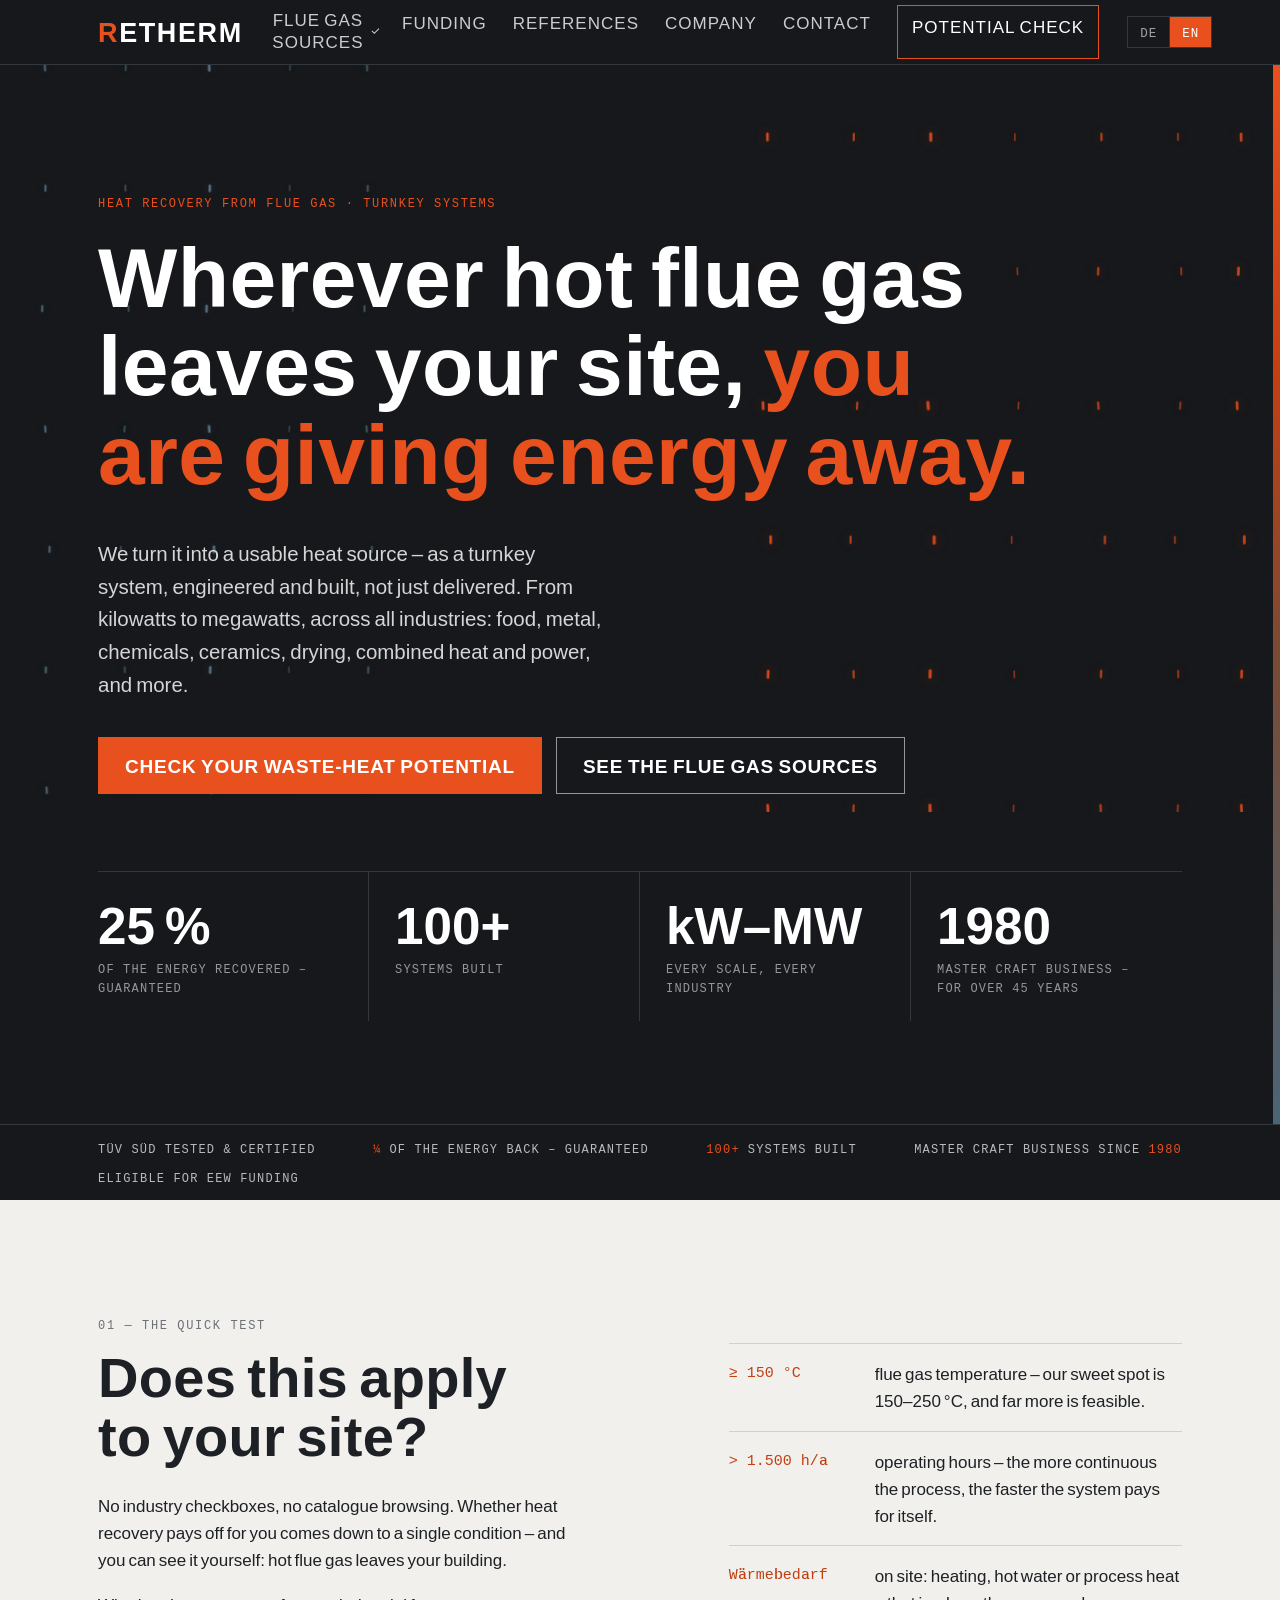
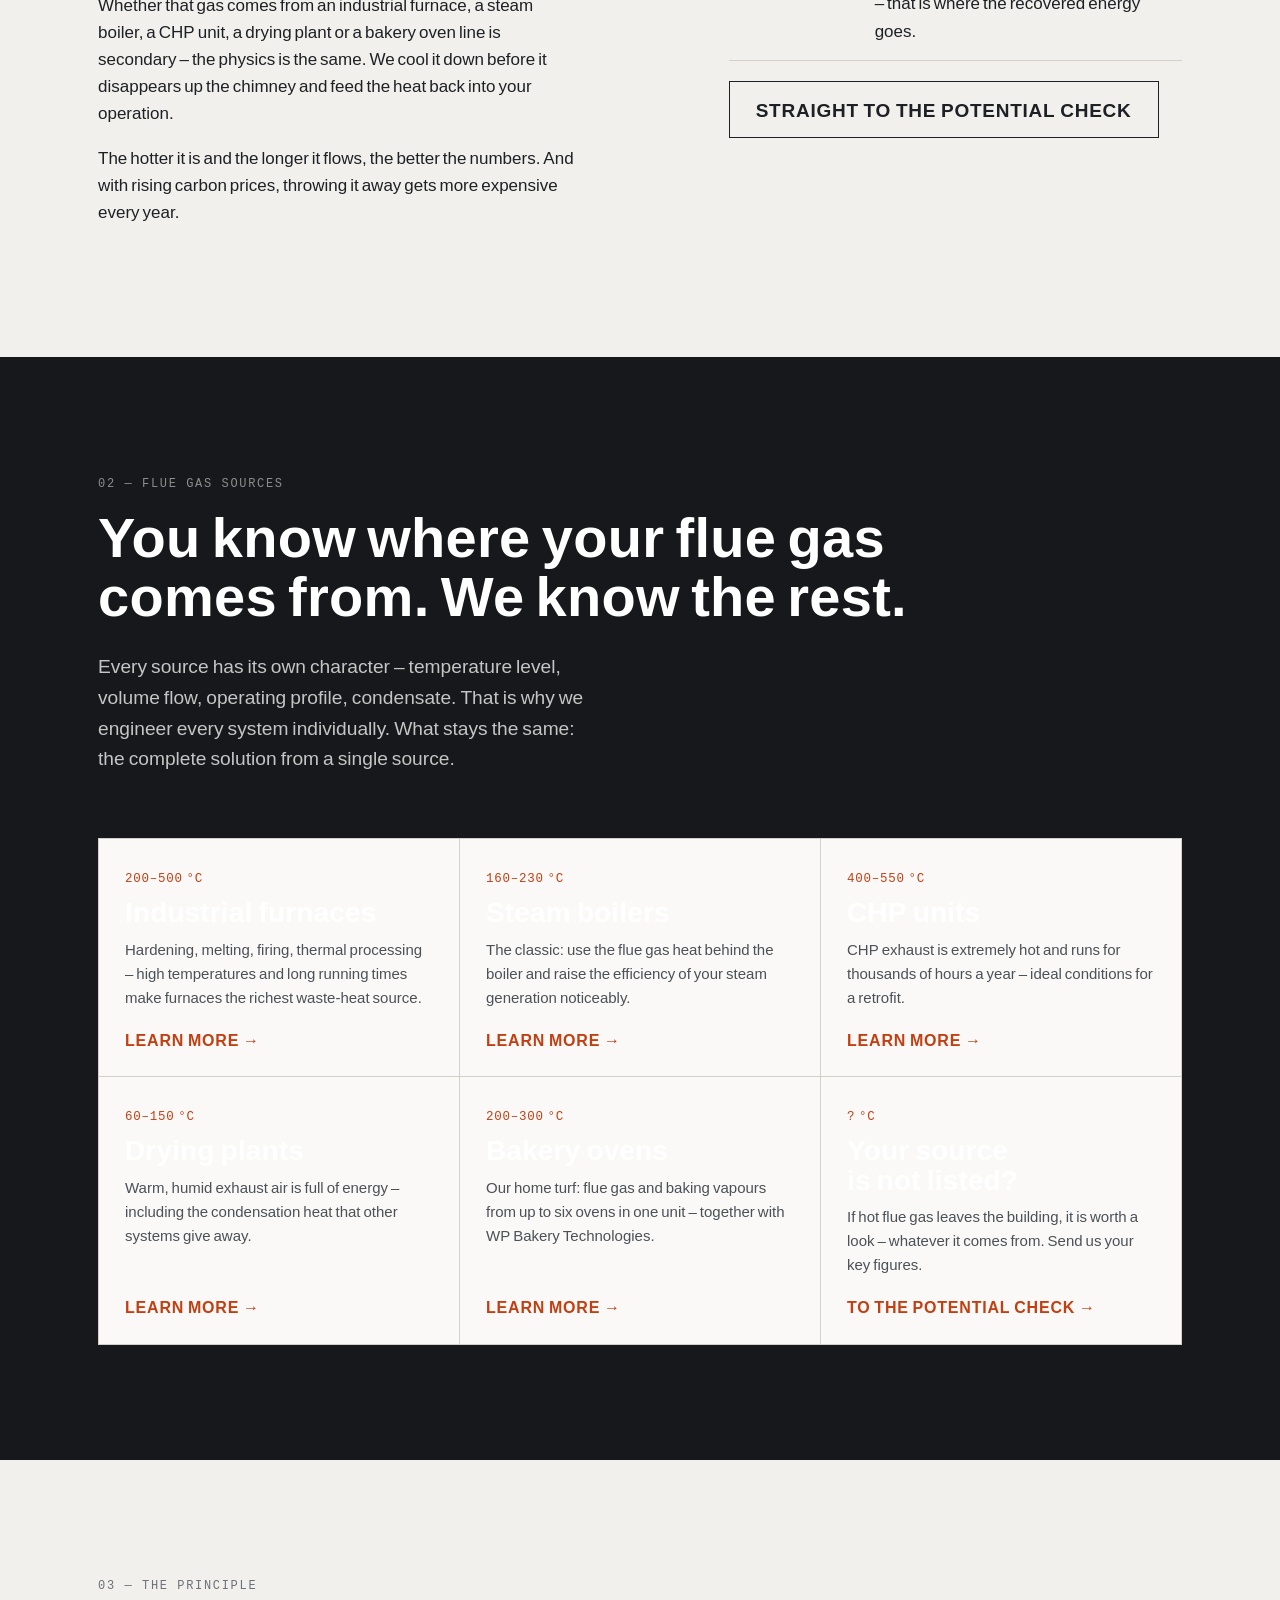
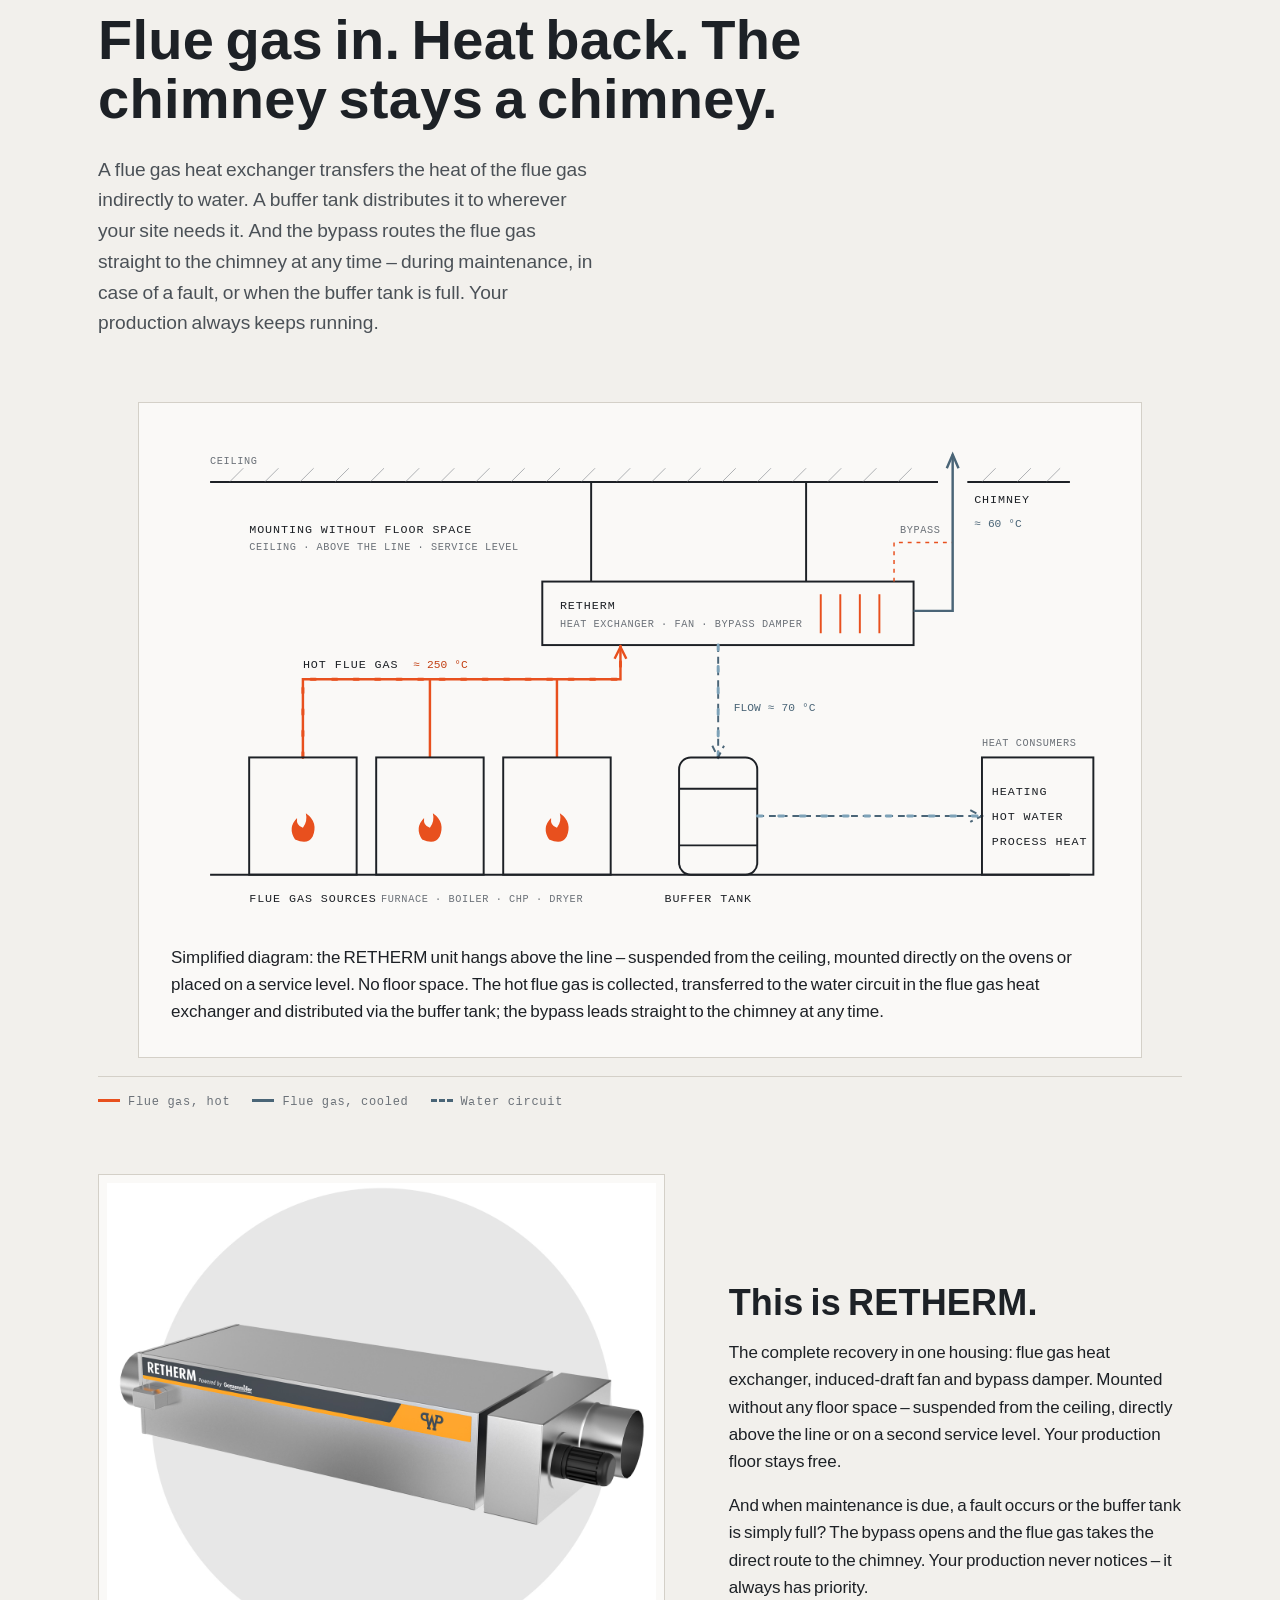
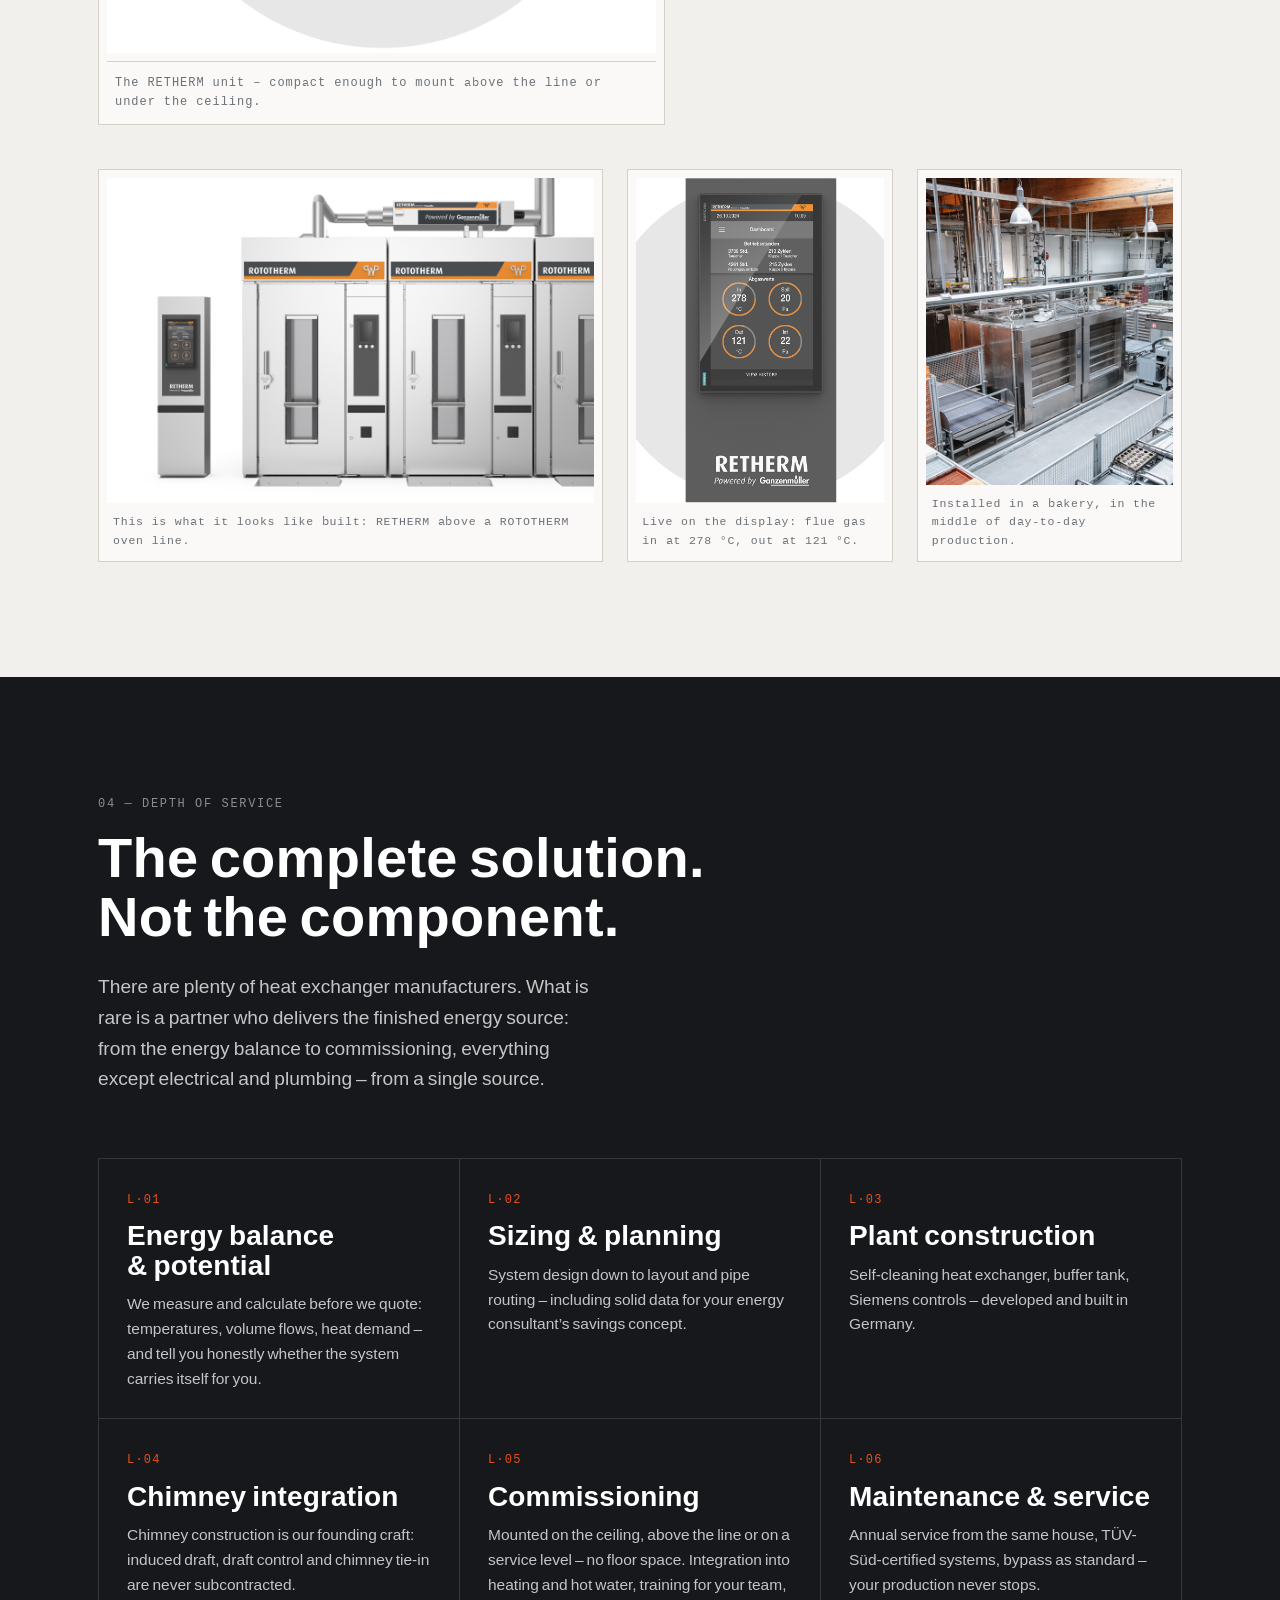
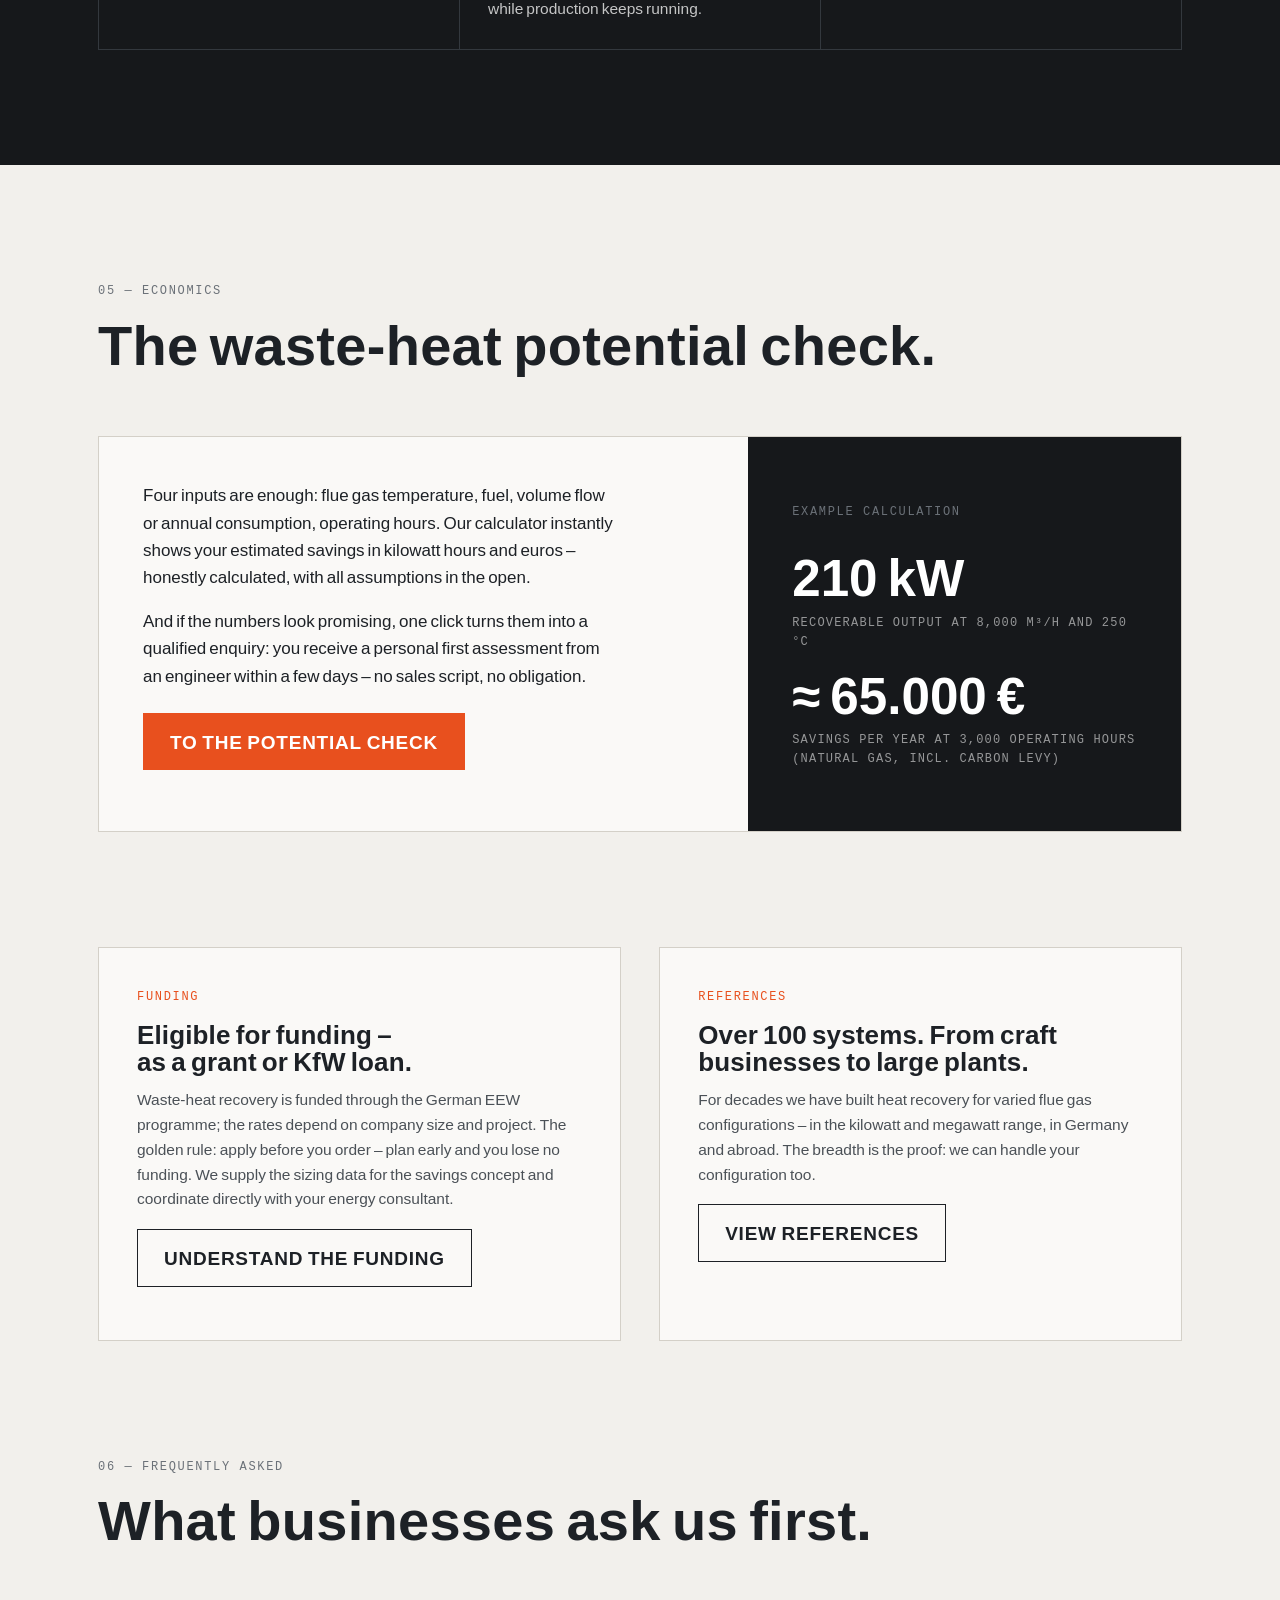
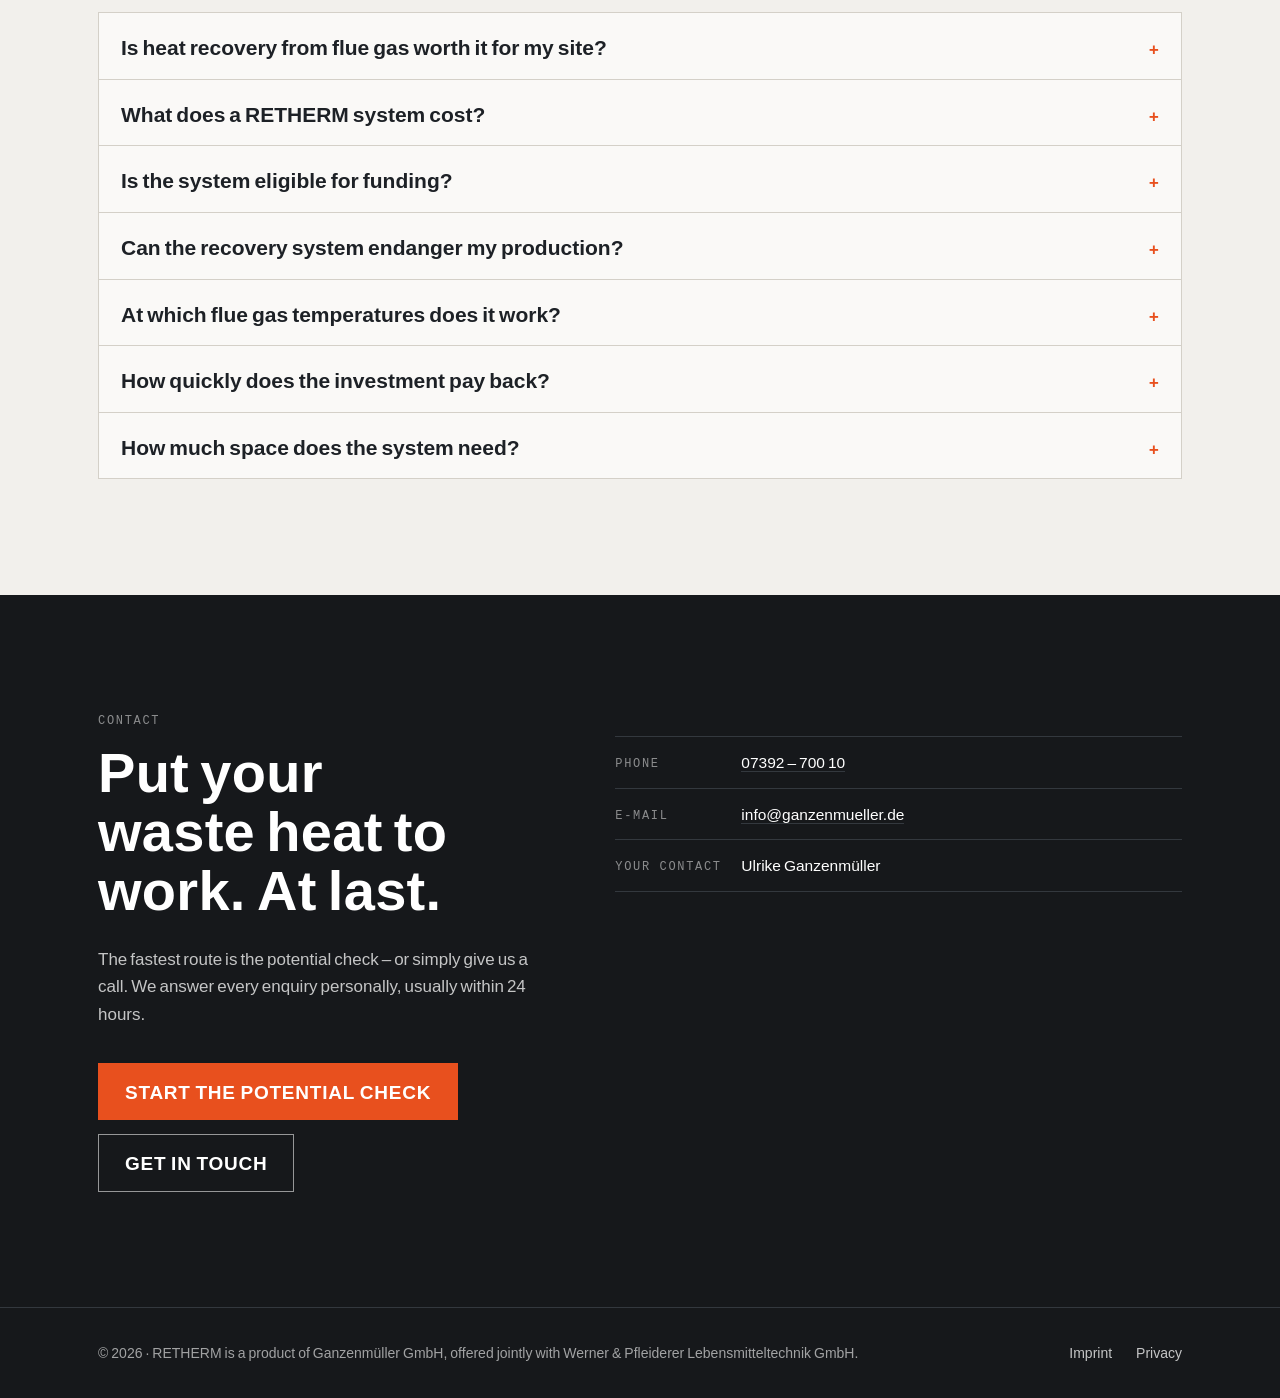
==== commit 9454fa5f: "Neues räumliches Anlagenschema + Kein-Stellplatz-Botschaft - Anlagenschema komplett neu, modelliert " ====
--- a/index.html
+++ b/index.html
@@ -199,10 +199,11 @@
       </div>
 
       <figure class="schema-frame rv">
-        <svg viewBox="0 0 960 430" role="img" aria-labelledby="schema-title">
+        <svg viewBox="0 0 960 520" role="img" aria-labelledby="schema-title">
           <title id="schema-title" data-i18n="home.prin.schemaTitle">Anlagenschema der RETHERM Wärmerückgewinnung</title>
           <style>
             .s-box { fill: none; stroke: #1d2126; stroke-width: 2; }
+            .s-hatch { fill: none; stroke: #6b7178; stroke-width: 1; opacity: .55; }
             .s-hot { fill: none; stroke: #e8501e; stroke-width: 2.5; }
             .s-cool { fill: none; stroke: #4a6577; stroke-width: 2.5; }
             .s-water { fill: none; stroke: #4a6577; stroke-width: 2; stroke-dasharray: 7 5; }
@@ -215,73 +216,75 @@
             .s-coil { fill: none; stroke: #e8501e; stroke-width: 2; }
           </style>
 
-          <!-- Abgasquellen -->
-          <g>
-            <rect class="s-box" x="30" y="150" width="72" height="86"/>
-            <rect class="s-box" x="118" y="150" width="72" height="86"/>
-            <rect class="s-box" x="206" y="150" width="72" height="86"/>
-            <path class="s-flame" d="M62 214 q-8 -12 2 -22 q-1 8 6 10 q5 -7 3 -15 q13 9 7 24 q-5 9 -18 3z"/>
-            <path class="s-flame" d="M150 214 q-8 -12 2 -22 q-1 8 6 10 q5 -7 3 -15 q13 9 7 24 q-5 9 -18 3z"/>
-            <path class="s-flame" d="M238 214 q-8 -12 2 -22 q-1 8 6 10 q5 -7 3 -15 q13 9 7 24 q-5 9 -18 3z"/>
-            <text class="s-label" x="30" y="268" data-i18n="home.prin.sSources">ABGASQUELLEN</text>
-            <text class="s-label-sub" x="30" y="284" data-i18n="home.prin.sSourcesSub">OFEN · KESSEL · BHKW · TROCKNER</text>
-          </g>
-
-          <!-- Abgas-Sammelleitung -->
-          <path class="s-hot" d="M66 150 V110 H430"/>
-          <path class="s-hot" d="M154 150 V110"/>
-          <path class="s-hot" d="M242 150 V110"/>
-          <path class="s-flow-hot" d="M66 150 V110 H430" aria-hidden="true"/>
-          <path class="s-hot" d="M418 104 l14 6 l-14 6"/>
-          <text class="s-label" x="66" y="92" data-i18n="home.prin.sFlue">HEISSES ABGAS</text>
-          <text class="s-temp-hot" x="330" y="130">≈ 250 °C</text>
-
-          <!-- RETHERM Einheit -->
-          <g>
-            <rect class="s-box" x="430" y="62" width="200" height="140"/>
-            <path class="s-coil" d="M450 90 h160 m0 22 h-160 m0 22 h160 m0 22 h-160"/>
-            <path class="s-coil" d="M610 90 a11 11 0 0 1 0 22 m-160 0 a11 11 0 0 0 0 22 m160 0 a11 11 0 0 1 0 22"/>
-            <text class="s-label" x="430" y="232">RETHERM</text>
-            <text class="s-label-sub" x="430" y="248" data-i18n="home.prin.sUnit">ABGASWÄRMETAUSCHER + SAUGZUG</text>
-          </g>
+          <!-- Decke mit Schraffur (Durchbruch für den Kamin) -->
+          <path class="s-box" d="M40 48 H785 M815 48 H920"/>
+          <path class="s-hatch" d="M60 48 l14 -14 M96 48 l14 -14 M132 48 l14 -14 M168 48 l14 -14 M204 48 l14 -14 M240 48 l14 -14 M276 48 l14 -14 M312 48 l14 -14 M348 48 l14 -14 M384 48 l14 -14 M420 48 l14 -14 M456 48 l14 -14 M492 48 l14 -14 M528 48 l14 -14 M564 48 l14 -14 M600 48 l14 -14 M636 48 l14 -14 M672 48 l14 -14 M708 48 l14 -14 M744 48 l14 -14 M830 48 l14 -14 M866 48 l14 -14 M896 48 l14 -14"/>
+          <text class="s-label-sub" x="40" y="30" data-i18n="home.prin.sCeil">DECKE</text>
+
+          <!-- Abhängung der Einheit -->
+          <path class="s-box" d="M430 48 V150 M650 48 V150" stroke-width="1.5"/>
+          <text class="s-label" x="80" y="100" data-i18n="home.prin.sMount1">MONTAGE OHNE STELLFLÄCHE</text>
+          <text class="s-label-sub" x="80" y="118" data-i18n="home.prin.sMount2">DECKE · ÜBER DER ANLAGE · TECHNIKEBENE</text>
+
+          <!-- RETHERM-Einheit über der Anlage -->
+          <rect class="s-box" x="380" y="150" width="380" height="65"/>
+          <text class="s-label" x="398" y="178">RETHERM</text>
+          <text class="s-label-sub" x="398" y="196" data-i18n="home.prin.sUnit">WÄRMETAUSCHER · SAUGZUG · BYPASSKLAPPE</text>
+          <path class="s-coil" d="M665 163 v40 m20 -40 v40 m20 -40 v40 m20 -40 v40"/>
+
+          <!-- Bypass: von der Einheit direkt in den Kamin -->
+          <path class="s-bypass" d="M740 150 V110 H800"/>
+          <text class="s-label-sub" x="746" y="100">BYPASS</text>
 
           <!-- Gekühltes Abgas zum Kamin -->
-          <path class="s-cool" d="M630 110 H760 V40"/>
-          <path class="s-cool" d="M754 52 l6 -14 l6 14"/>
-          <rect class="s-box" x="744" y="18" width="32" height="10"/>
-          <text class="s-label" x="792" y="36" data-i18n="home.prin.sStack">KAMIN</text>
-          <text class="s-temp-cool" x="792" y="52">≈ 60 °C</text>
-
-          <!-- Bypass -->
-          <path class="s-bypass" d="M340 110 V36 H760"/>
-          <text class="s-label-sub" x="352" y="30">BYPASS</text>
-
-          <!-- Wasserkreis zum Speicher -->
-          <path class="s-water" d="M530 202 V300 H610"/>
-          <path class="s-flow-water" d="M530 202 V300 H610" aria-hidden="true"/>
-          <path class="s-water" d="M598 294 l12 6 l-12 6"/>
-          <text class="s-temp-cool" x="544" y="262" data-i18n="home.prin.sFlow">VORLAUF ≈ 70 °C</text>
+          <path class="s-cool" d="M760 180 H800 V20"/>
+          <path class="s-cool" d="M794 34 l6 -14 l6 14"/>
+          <text class="s-label" x="822" y="70" data-i18n="home.prin.sStack">KAMIN</text>
+          <text class="s-temp-cool" x="822" y="94">≈ 60 °C</text>
+
+          <!-- Heiße Sammelleitung von den Quellen zur Einheit -->
+          <path class="s-hot" d="M135 330 V250 H460 V215"/>
+          <path class="s-hot" d="M265 330 V250 M395 330 V250"/>
+          <path class="s-flow-hot" d="M135 330 V250 H460 V215" aria-hidden="true"/>
+          <path class="s-hot" d="M454 229 l6 -12 l6 12"/>
+          <text class="s-label" x="135" y="238" data-i18n="home.prin.sFlue">HEISSES ABGAS</text>
+          <text class="s-temp-hot" x="248" y="238">≈ 250 °C</text>
+
+          <!-- Abgasquellen auf dem Boden -->
+          <rect class="s-box" x="80" y="330" width="110" height="120"/>
+          <rect class="s-box" x="210" y="330" width="110" height="120"/>
+          <rect class="s-box" x="340" y="330" width="110" height="120"/>
+          <path class="s-flame" d="M127 414 q-8 -12 2 -22 q-1 8 6 10 q5 -7 3 -15 q13 9 7 24 q-5 9 -18 3z"/>
+          <path class="s-flame" d="M257 414 q-8 -12 2 -22 q-1 8 6 10 q5 -7 3 -15 q13 9 7 24 q-5 9 -18 3z"/>
+          <path class="s-flame" d="M387 414 q-8 -12 2 -22 q-1 8 6 10 q5 -7 3 -15 q13 9 7 24 q-5 9 -18 3z"/>
+
+          <!-- Boden -->
+          <path class="s-box" d="M40 450 H920"/>
+          <text class="s-label" x="80" y="478" data-i18n="home.prin.sSources">ABGASQUELLEN</text>
+          <text class="s-label-sub" x="215" y="478" data-i18n="home.prin.sSourcesSub">OFEN · KESSEL · BHKW · TROCKNER</text>
+
+          <!-- Wasserkreis zum Pufferspeicher -->
+          <path class="s-water" d="M560 215 V330"/>
+          <path class="s-flow-water" d="M560 215 V330" aria-hidden="true"/>
+          <path class="s-water" d="M554 318 l6 12 l6 -12"/>
+          <text class="s-temp-cool" x="576" y="282" data-i18n="home.prin.sFlow">VORLAUF ≈ 70 °C</text>
 
           <!-- Pufferspeicher -->
-          <g>
-            <rect class="s-box" x="610" y="252" width="90" height="120" rx="14"/>
-            <path class="s-box" d="M610 282 h90 M610 342 h90" stroke-width="1"/>
-            <text class="s-label" x="610" y="396" data-i18n="home.prin.sBuffer">PUFFERSPEICHER</text>
-          </g>
-
-          <!-- Abnehmer -->
-          <path class="s-water" d="M700 312 H820"/>
-          <path class="s-flow-water" d="M700 312 H820" aria-hidden="true"/>
-          <path class="s-water" d="M808 306 l12 6 l-12 6"/>
-          <g>
-            <rect class="s-box" x="826" y="256" width="110" height="112"/>
-            <text class="s-label" x="840" y="286" data-i18n="home.prin.sUse1">HEIZUNG</text>
-            <text class="s-label" x="840" y="308" data-i18n="home.prin.sUse2">WARMWASSER</text>
-            <text class="s-label" x="840" y="330" data-i18n="home.prin.sUse3">PROZESS-</text>
-            <text class="s-label" x="840" y="352" data-i18n="home.prin.sUse4">WÄRME</text>
-          </g>
+          <rect class="s-box" x="520" y="330" width="80" height="120" rx="12"/>
+          <path class="s-box" d="M520 362 h80 M520 420 h80" stroke-width="1"/>
+          <text class="s-label" x="505" y="478" data-i18n="home.prin.sBuffer">PUFFERSPEICHER</text>
+
+          <!-- Verteilung an die Verbraucher -->
+          <path class="s-water" d="M600 390 H830"/>
+          <path class="s-flow-water" d="M600 390 H830" aria-hidden="true"/>
+          <path class="s-water" d="M818 384 l12 6 l-12 6"/>
+          <text class="s-label-sub" x="830" y="318" data-i18n="home.prin.sUsers">WÄRMEVERBRAUCHER</text>
+          <rect class="s-box" x="830" y="330" width="114" height="120"/>
+          <text class="s-label" x="840" y="368" data-i18n="home.prin.sUse1">HEIZUNG</text>
+          <text class="s-label" x="840" y="394" data-i18n="home.prin.sUse2">WARMWASSER</text>
+          <text class="s-label" x="840" y="420" data-i18n="home.prin.sUse3">PROZESSWÄRME</text>
         </svg>
-        <figcaption data-i18n="home.prin.caption">Vereinfachtes Anlagenschema: Das heiße Abgas einer oder mehrerer Quellen wird gesammelt, im Abgaswärmetauscher an den Wasserkreis übertragen und über den Pufferspeicher im Betrieb verteilt. Der Bypass sichert den Produktionsbetrieb jederzeit.</figcaption>
+        <figcaption data-i18n="home.prin.caption">Vereinfachtes Anlagenschema: Die RETHERM-Einheit hängt über der Anlage – an der Decke abgehängt, direkt auf den Öfen oder auf einer Technikebene. Kein Bodenstellplatz. Das heiße Abgas wird gesammelt, im Abgaswärmetauscher an den Wasserkreis übertragen und über den Pufferspeicher verteilt; der Bypass führt jederzeit direkt zum Kamin.</figcaption>
       </figure>
 
       <div class="schema-legend" aria-hidden="true">
@@ -297,7 +300,7 @@
         </figure>
         <div>
           <h3 style="font-size: clamp(26px, 3vw, 36px)" data-i18n="home.unit.h3">Das ist RETHERM.</h3>
-          <p data-i18n="home.unit.p1">Die komplette Rückgewinnung in einem Gehäuse: Abgaswärmetauscher, Saugzug und Bypassklappe. Montiert über Ihrer Anlage oder unter der Decke – ohne Stellfläche, ohne Umbau Ihrer Produktion.</p>
+          <p data-i18n="home.unit.p1">Die komplette Rückgewinnung in einem Gehäuse: Abgaswärmetauscher, Saugzug und Bypassklappe. Montiert ohne Bodenstellplatz – an der Decke abgehängt, direkt über der Anlage oder auf einer zweiten Technikebene. Ihre Produktionsfläche bleibt frei.</p>
           <p data-i18n="home.unit.p2">Und wenn Wartung ansteht, eine Störung auftritt oder der Pufferspeicher schlicht voll ist? Dann öffnet der Bypass, und das Abgas nimmt den direkten Weg zum Kamin. Ihre Produktion merkt davon nichts – sie hat immer Vorrang.</p>
         </div>
       </div>
@@ -351,7 +354,7 @@
         <article class="comp">
           <span class="comp__no">L·05</span>
           <h3 data-i18n="home.svc.c5h">Inbetriebnahme</h3>
-          <p data-i18n="home.svc.c5p">Montage über oder neben der Anlage, Einbindung in Heizungs- und Warmwasserinstallation, Einweisung Ihres Teams – bei laufendem Betrieb.</p>
+          <p data-i18n="home.svc.c5p">Montage an der Decke, über der Anlage oder auf der Technikebene – ohne Stellfläche. Einbindung in Heizung und Warmwasser, Einweisung Ihres Teams, bei laufendem Betrieb.</p>
         </article>
         <article class="comp">
           <span class="comp__no">L·06</span>
@@ -443,6 +446,10 @@
         <details>
           <summary data-i18n="home.faq.q6">Wie schnell amortisiert sich die Investition?</summary>
           <p data-i18n="home.faq.a6">Das hängt von Temperatur, Volumenstrom, Betriebsstunden und Ihrem Energiepreis ab. Typisch sind wenige Jahre, mit Förderung entsprechend weniger – und steigende CO₂-Preise verkürzen die Rechnung Jahr für Jahr. Der Potenzial-Check nennt Ihnen eine ehrliche Spanne und sagt auch, wenn es sich nicht lohnt.</p>
+        </details>
+        <details>
+          <summary data-i18n="home.faq.q7">Wie viel Platz braucht die Anlage?</summary>
+          <p data-i18n="home.faq.a7">Keinen Bodenstellplatz. Die RETHERM-Einheit wird an der Decke abgehängt, direkt über der Anlage montiert oder auf einer zweiten Technikebene installiert – Ihre Produktionsfläche bleibt frei. Nur der Pufferspeicher braucht einen Stellplatz, üblicherweise im Heizraum.</p>
         </details>
       </div>
     </div>
@@ -547,6 +554,11 @@
       "@type": "Question",
       "name": "Wie schnell amortisiert sich eine Abwärmenutzung?",
       "acceptedAnswer": { "@type": "Answer", "text": "Das hängt von Temperatur, Volumenstrom, Betriebsstunden und Energiepreis ab. Typisch sind wenige Jahre, mit Förderung entsprechend weniger – und steigende CO₂-Preise verkürzen die Rechnung Jahr für Jahr." }
+    },
+    {
+      "@type": "Question",
+      "name": "Wie viel Platz braucht eine Wärmerückgewinnungsanlage?",
+      "acceptedAnswer": { "@type": "Answer", "text": "Keinen Bodenstellplatz. Die RETHERM-Einheit wird an der Decke abgehängt, direkt über der Anlage montiert oder auf einer zweiten Technikebene installiert – die Produktionsfläche bleibt frei. Nur der Pufferspeicher braucht einen Stellplatz, üblicherweise im Heizraum." }
     }
   ]
 }
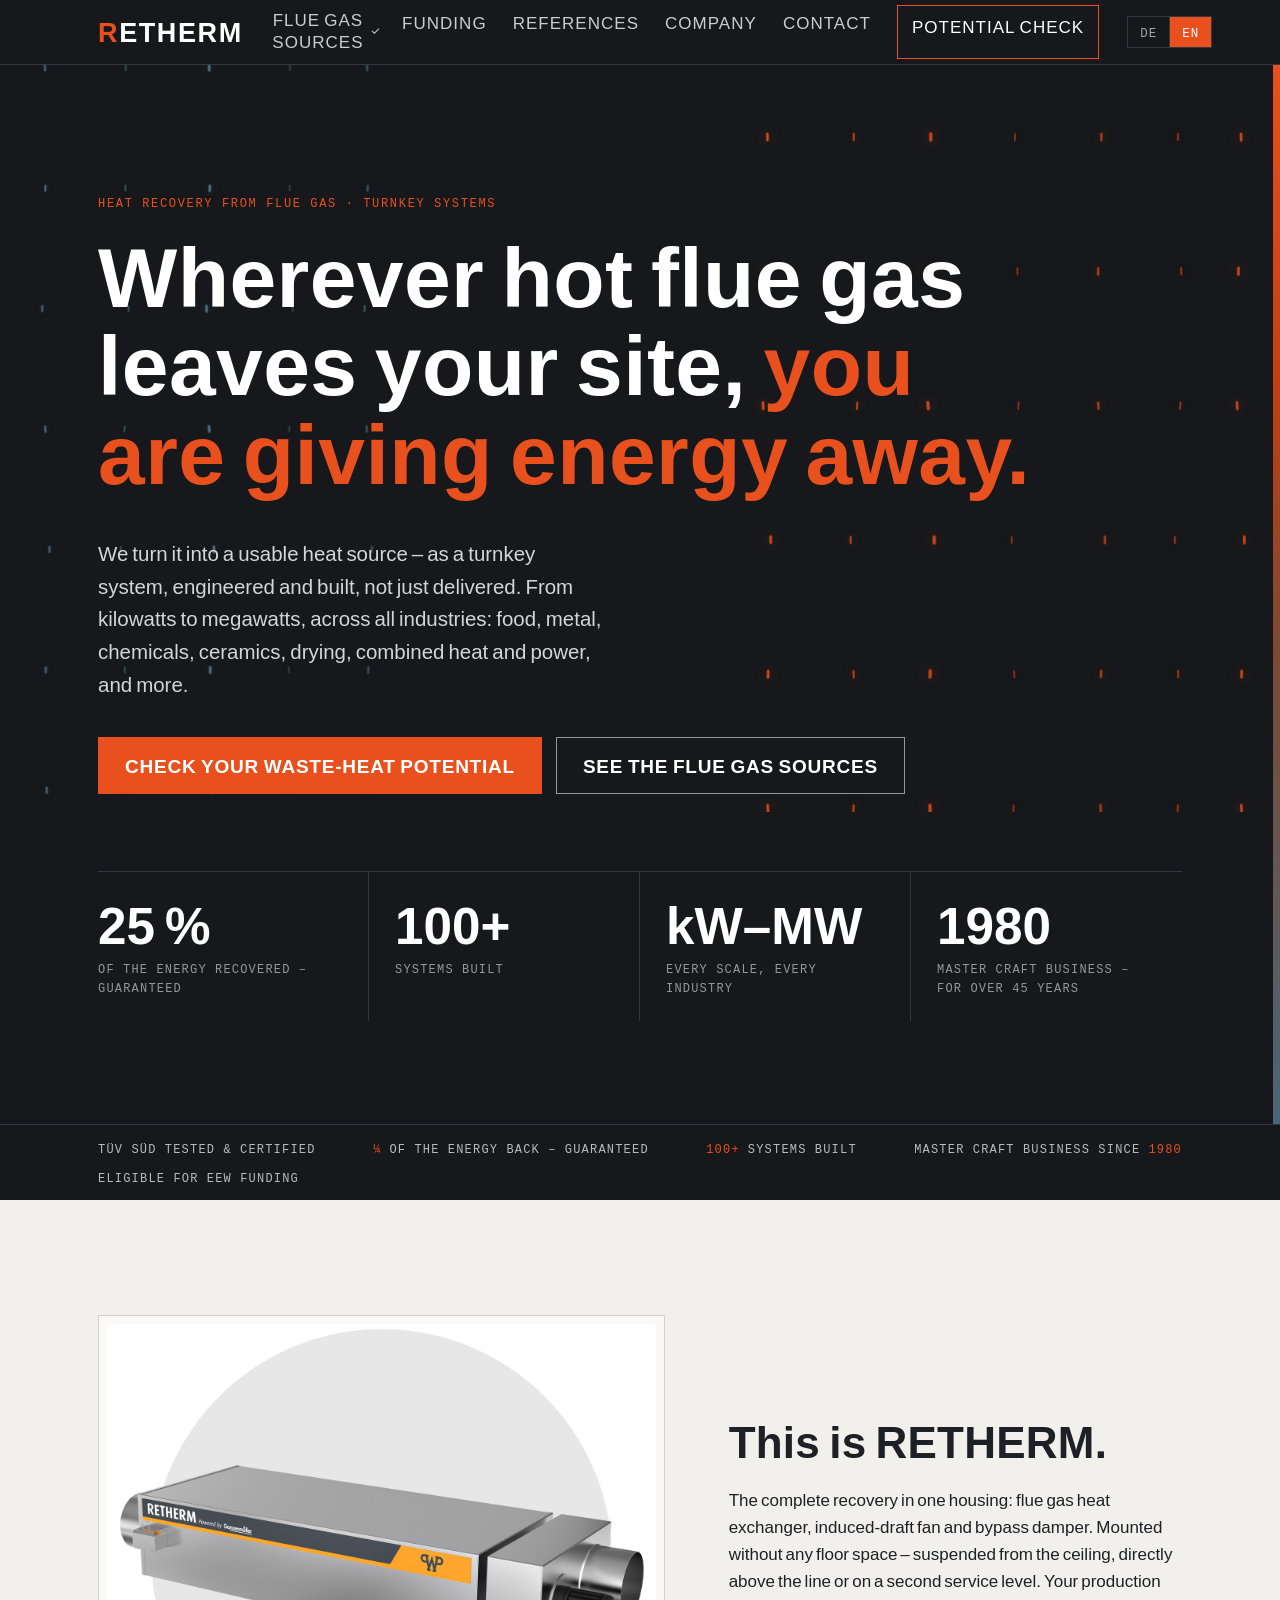
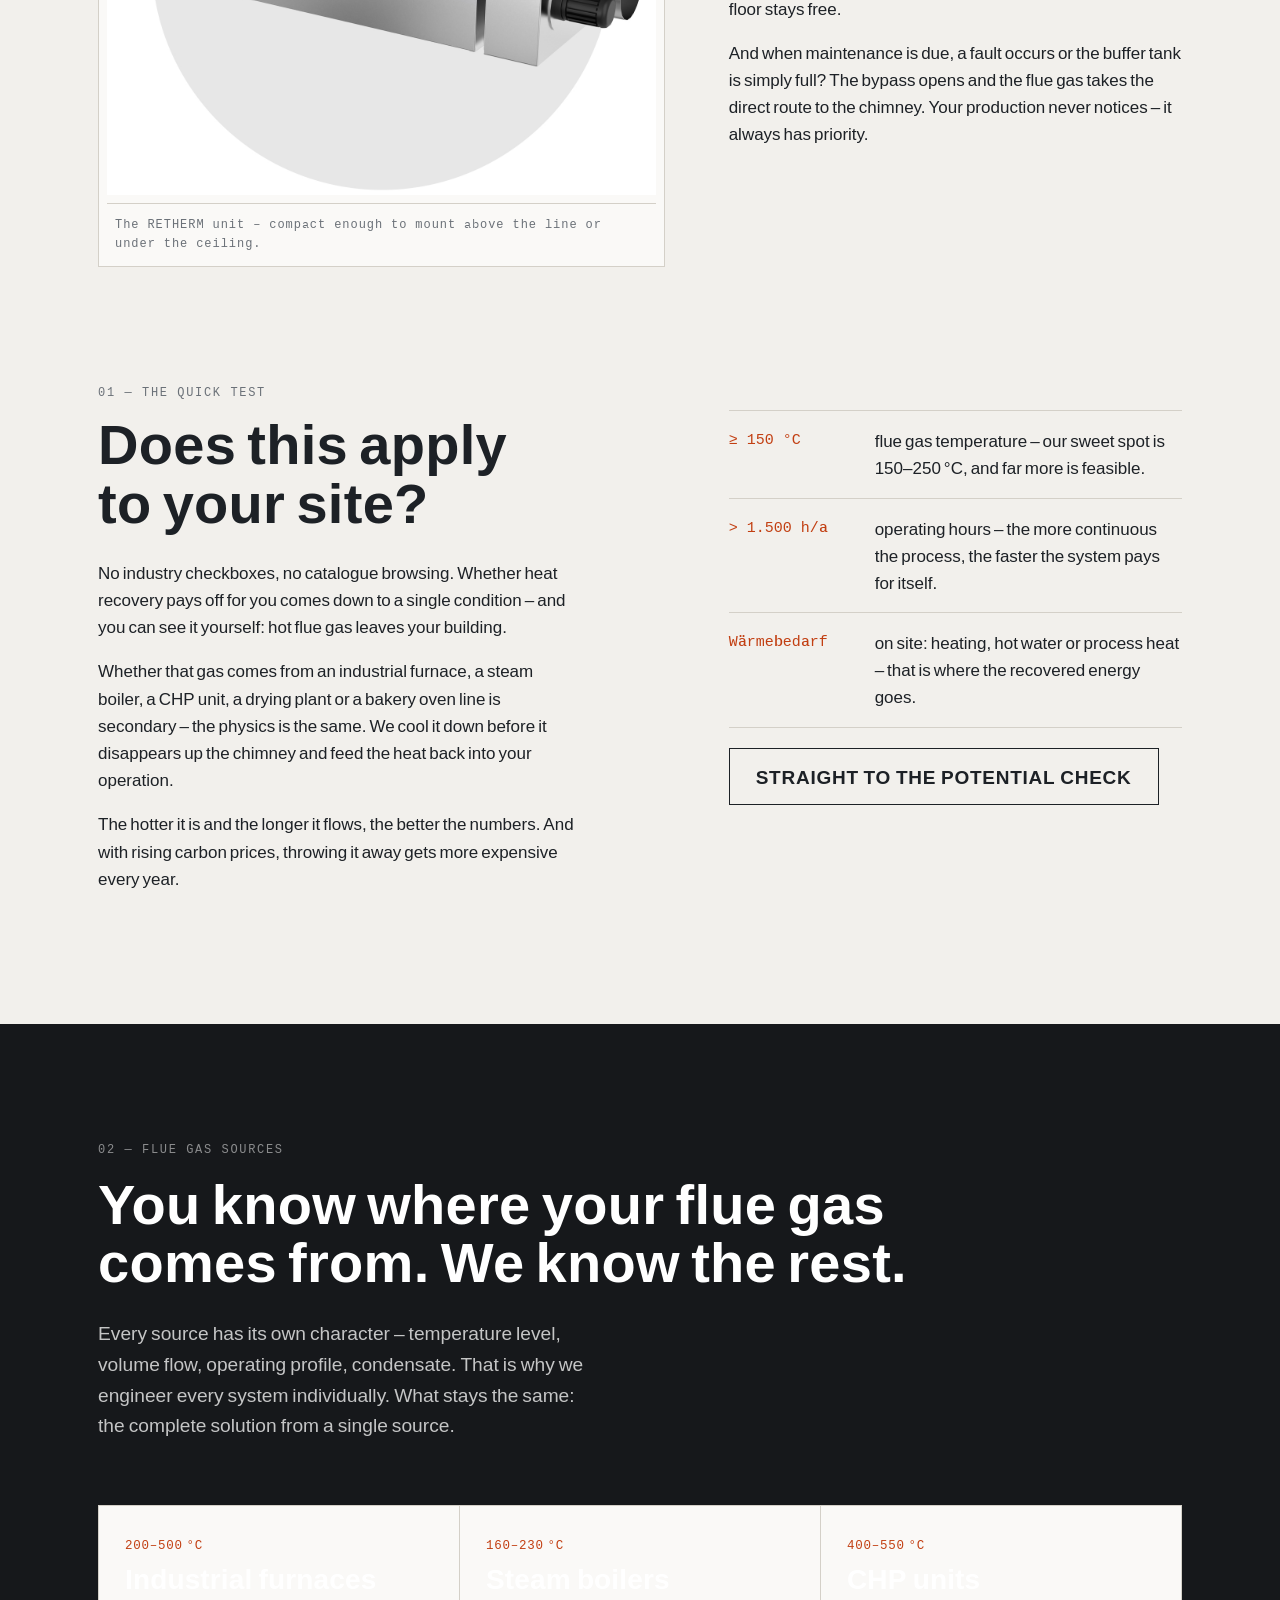
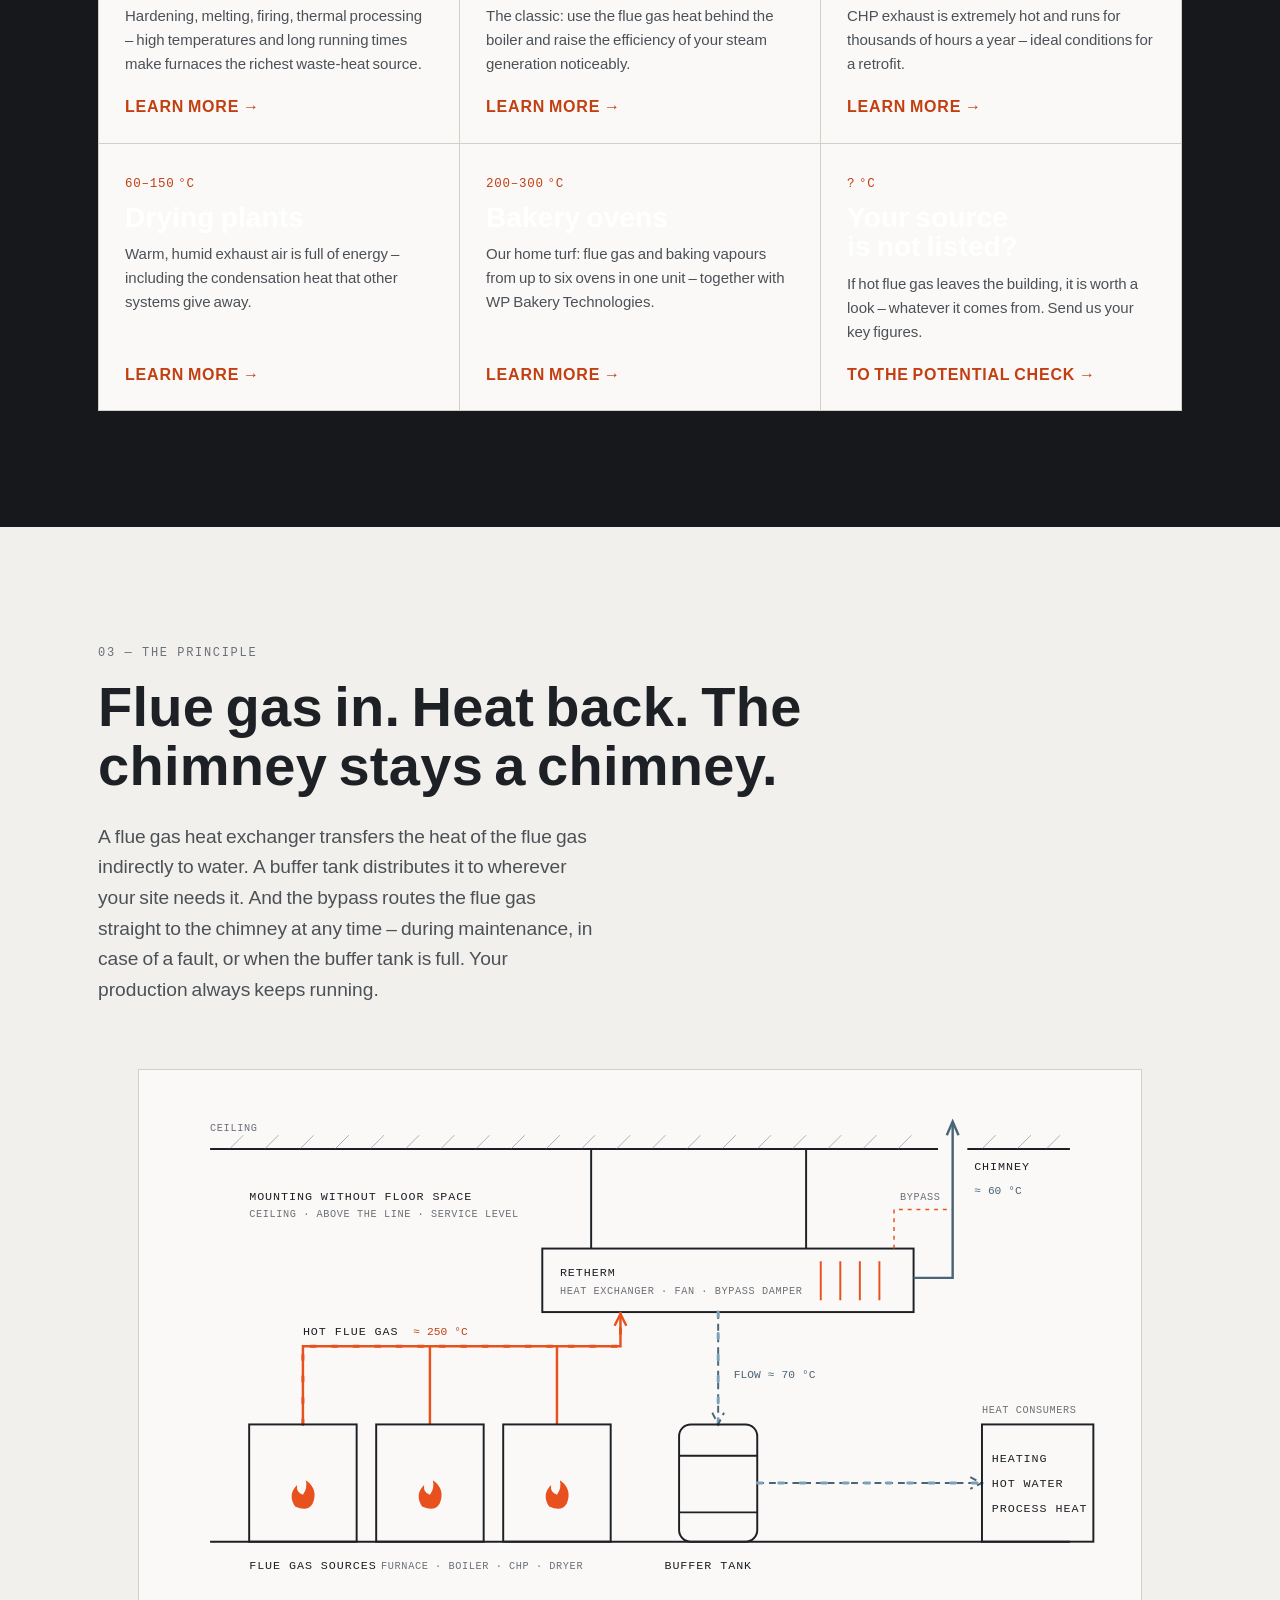
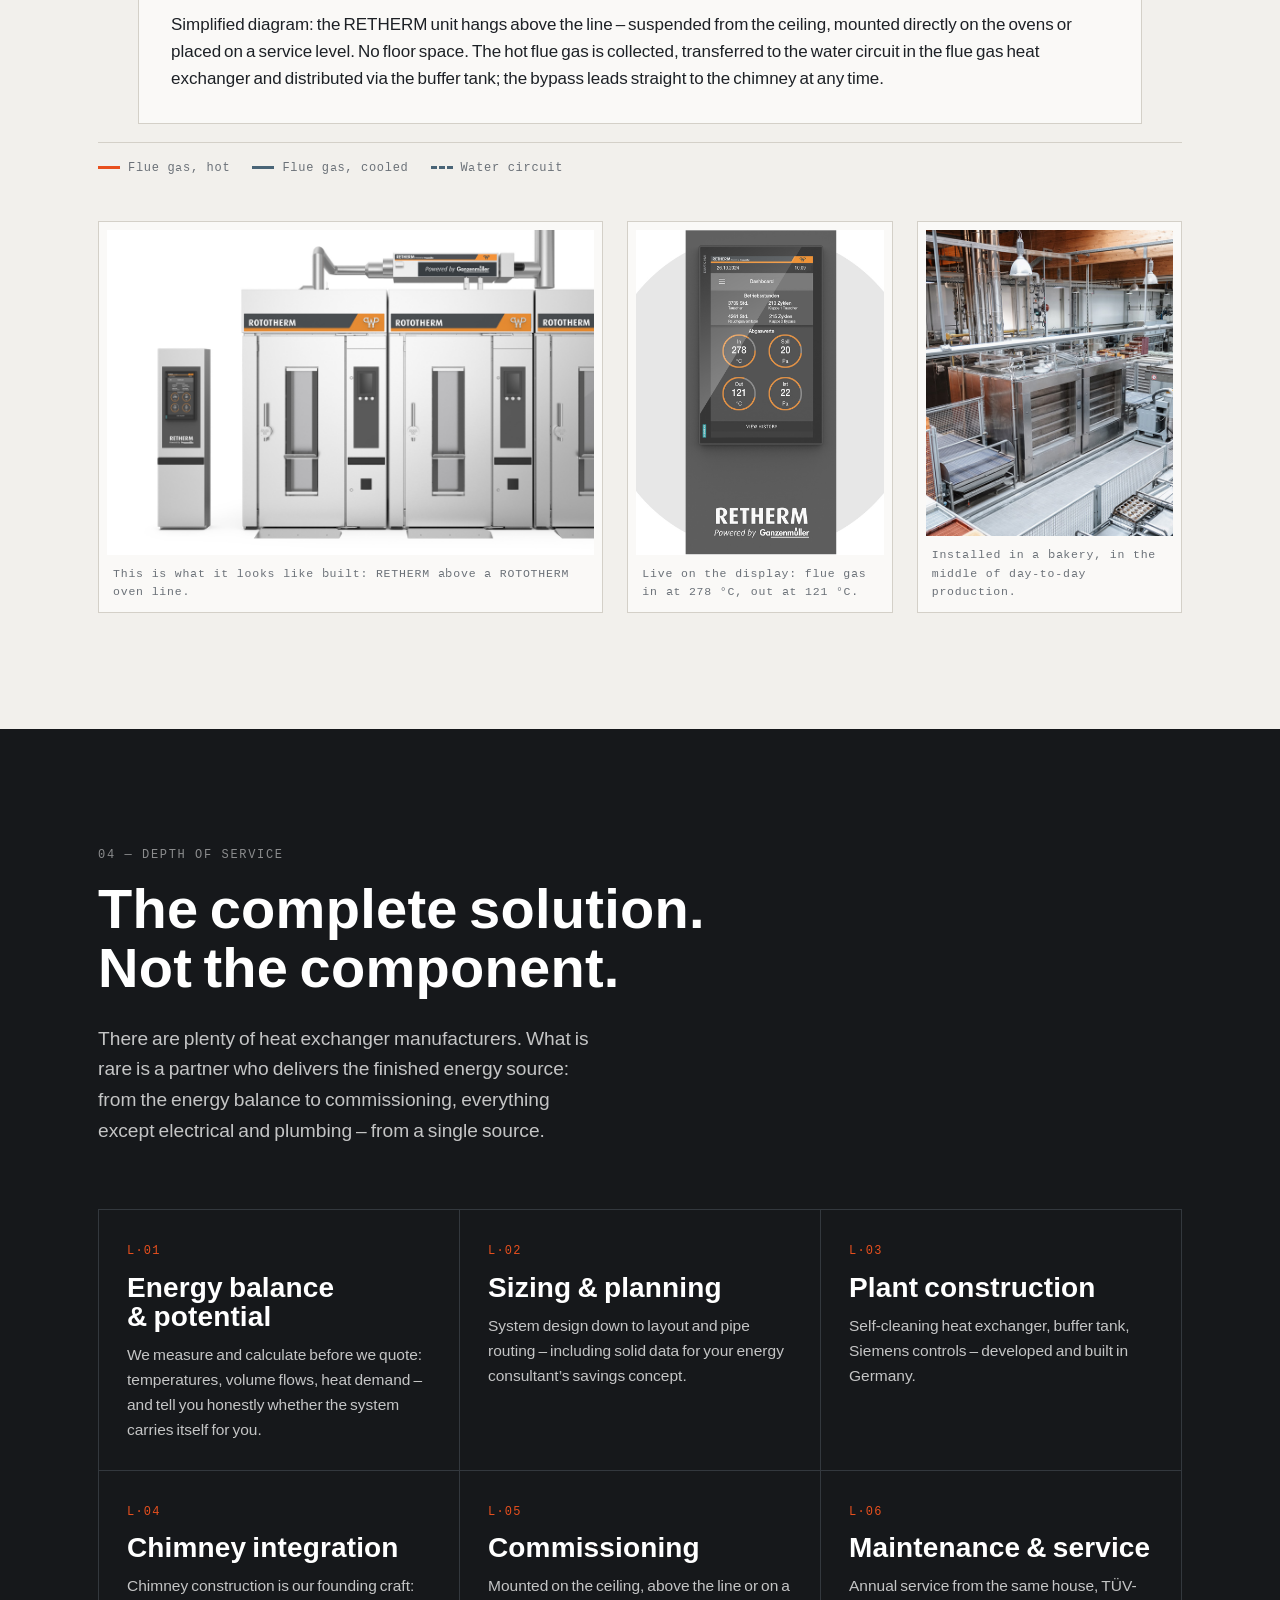
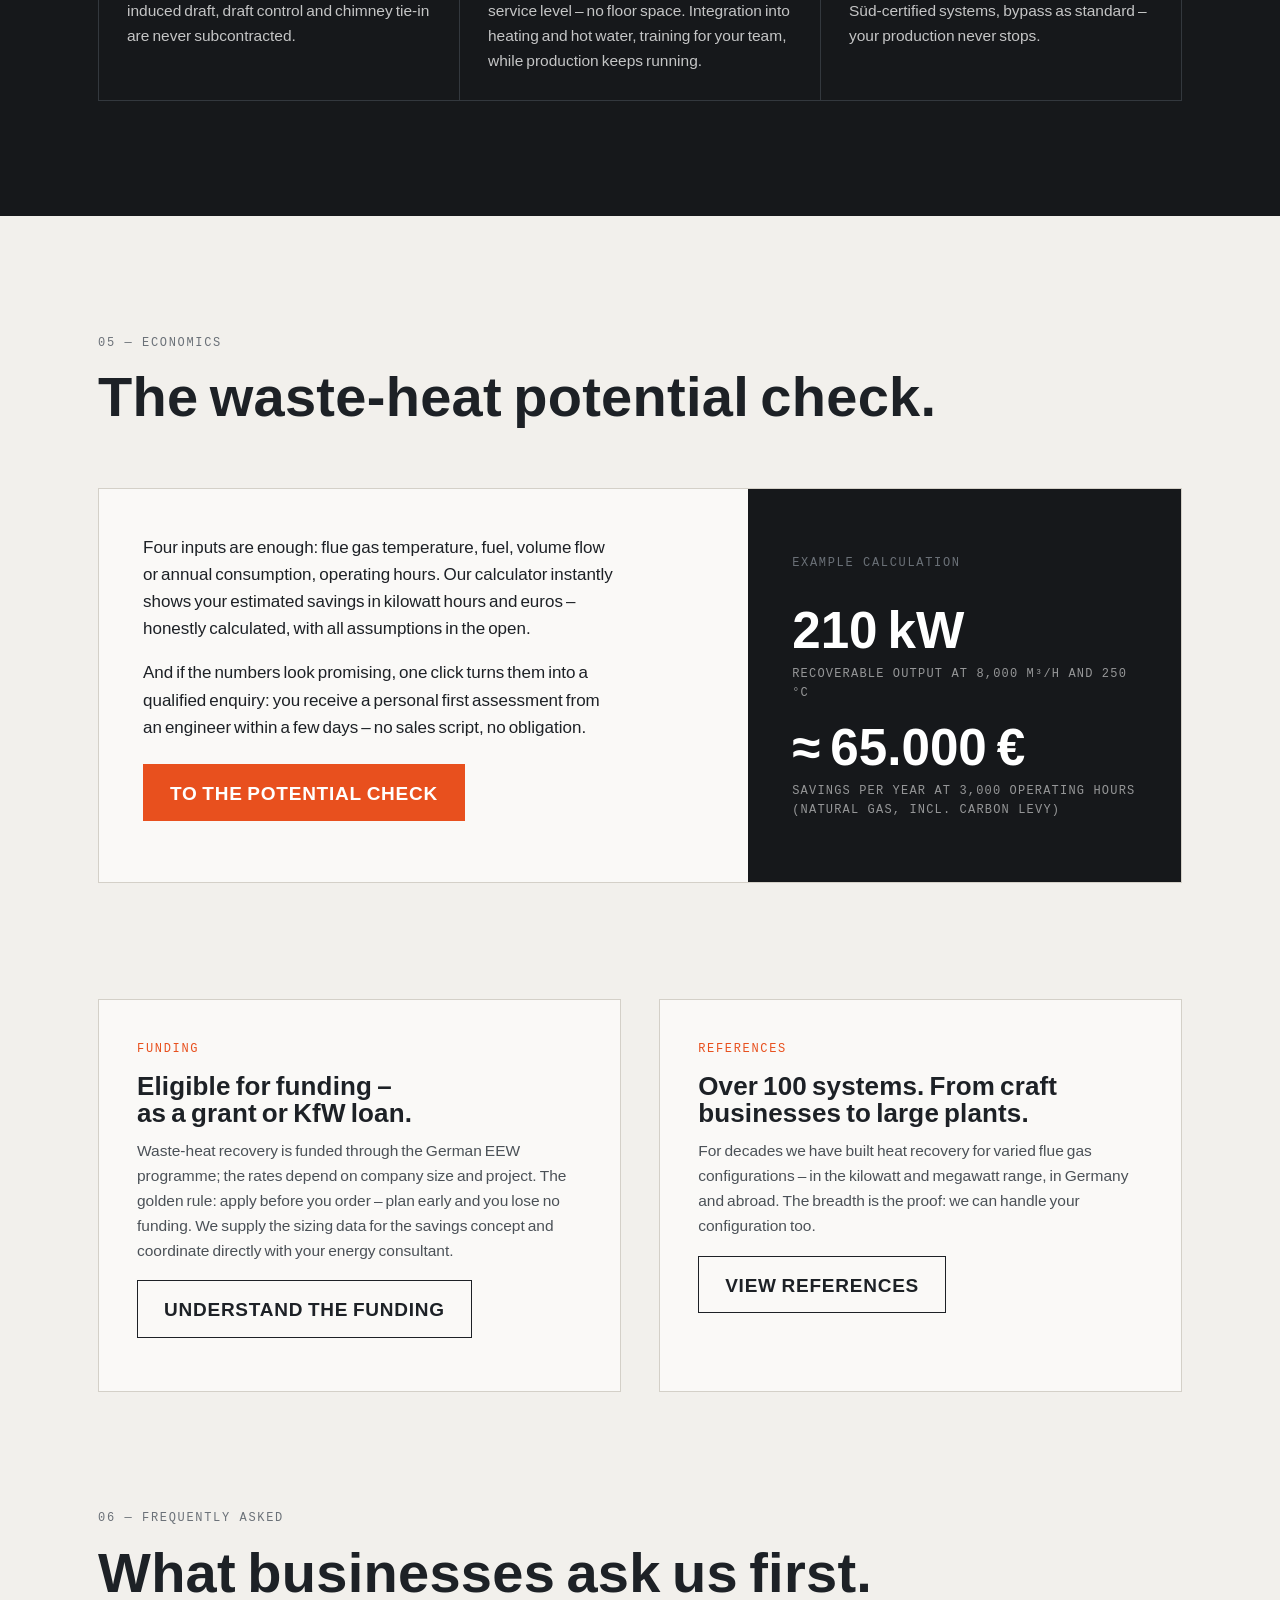
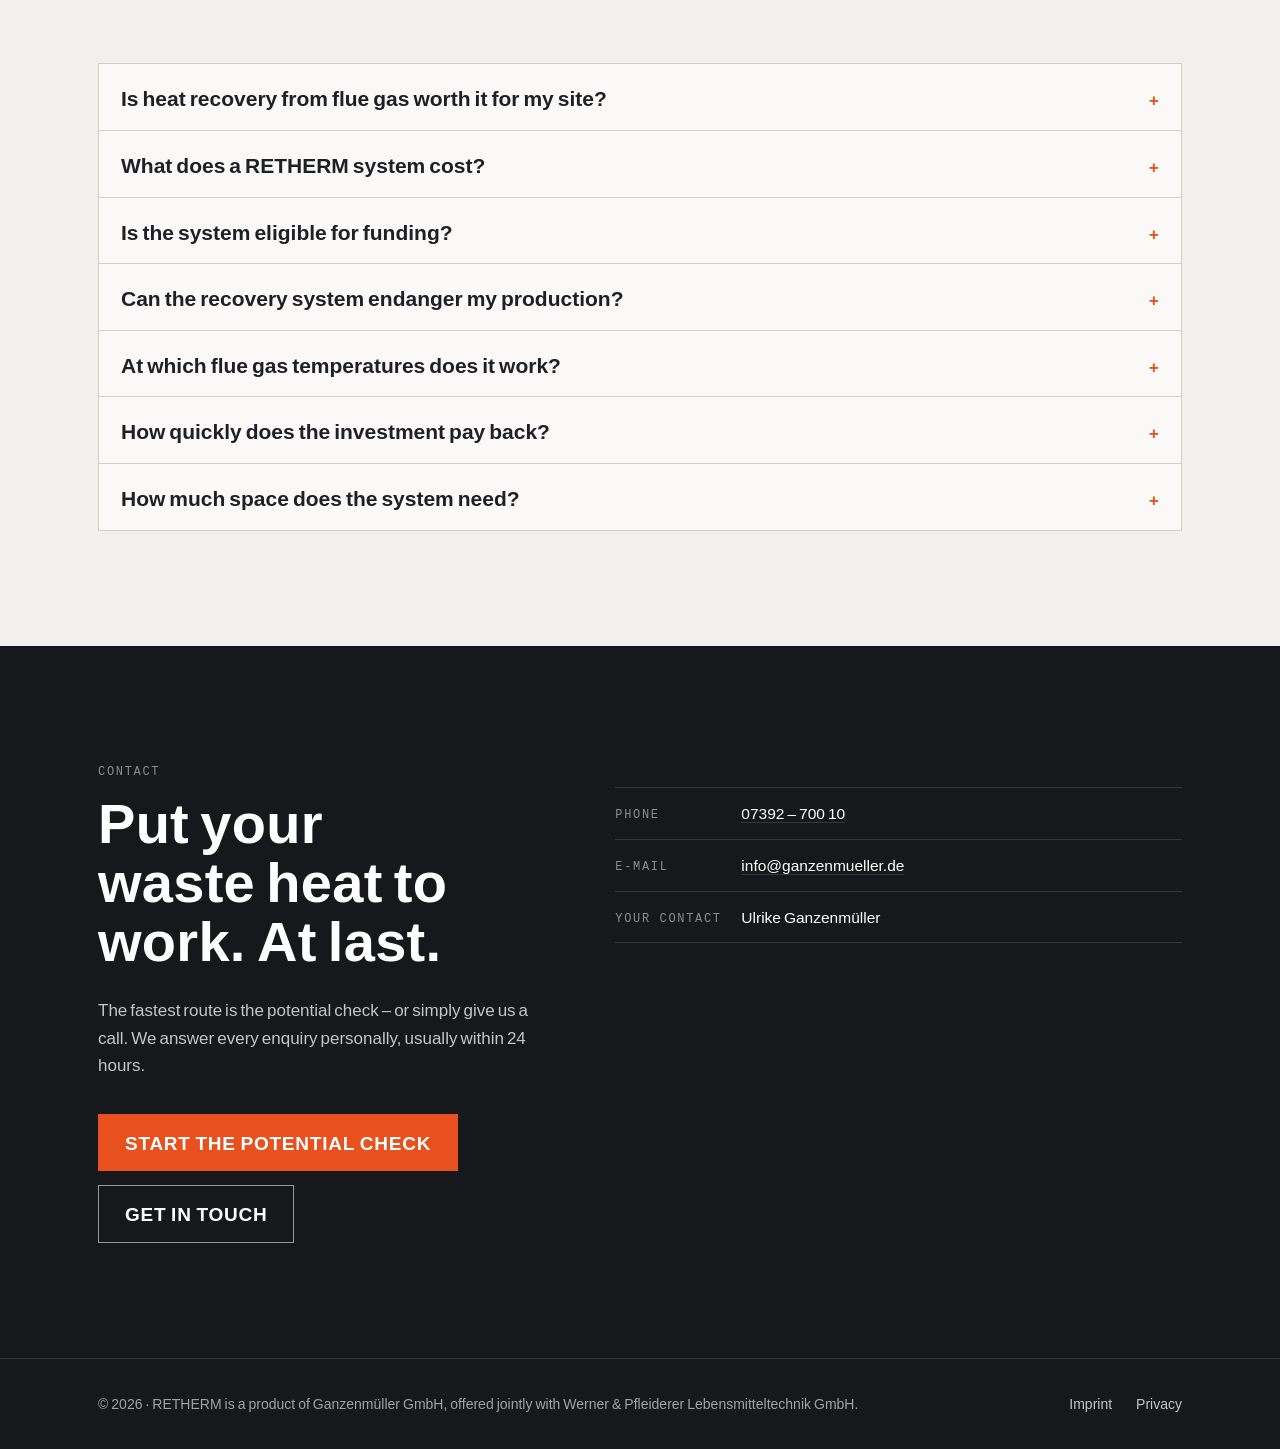
==== commit 8d833ca6: "Produktbild nach oben: "Das ist RETHERM" direkt unter dem Hero Der Produkt-Split (Original-Rendering" ====
--- a/index.html
+++ b/index.html
@@ -105,6 +105,23 @@
       <span data-i18n="trust.funding">Förderfähig nach EEW</span>
     </div>
   </div>
+
+  <!-- ================= Das Produkt ================= -->
+  <section class="section" id="produkt" style="padding-bottom: 0">
+    <div class="wrap">
+      <div class="split rv" style="align-items: center">
+        <figure class="figure-box" style="margin: 0">
+          <img src="assets/img/retherm-saugabzug.jpg" alt="Die RETHERM-Einheit: Abgaswärmetauscher, Saugzug und Bypassklappe in einem Edelstahlgehäuse" data-i18n-alt="home.unit.alt" fetchpriority="high" style="width: 100%">
+          <figcaption data-i18n="home.unit.cap">Die RETHERM-Einheit – kompakt genug für die Montage über der Anlage oder unter der Decke.</figcaption>
+        </figure>
+        <div>
+          <h2 style="font-size: clamp(30px, 3.6vw, 44px)" data-i18n="home.unit.h3">Das ist RETHERM.</h2>
+          <p data-i18n="home.unit.p1">Die komplette Rückgewinnung in einem Gehäuse: Abgaswärmetauscher, Saugzug und Bypassklappe. Montiert ohne Bodenstellplatz – an der Decke abgehängt, direkt über der Anlage oder auf einer zweiten Technikebene. Ihre Produktionsfläche bleibt frei.</p>
+          <p data-i18n="home.unit.p2">Und wenn Wartung ansteht, eine Störung auftritt oder der Pufferspeicher schlicht voll ist? Dann öffnet der Bypass, und das Abgas nimmt den direkten Weg zum Kamin. Ihre Produktion merkt davon nichts – sie hat immer Vorrang.</p>
+        </div>
+      </div>
+    </div>
+  </section>
 
   <!-- ================= 01 Selbstqualifikation ================= -->
   <section class="section" id="check">
@@ -293,18 +310,6 @@
         <span class="l-water"><i></i><span data-i18n="home.prin.leg3">Wasserkreis</span></span>
       </div>
 
-      <div class="split rv" style="margin-top: clamp(40px, 5vw, 64px); align-items: center">
-        <figure class="figure-box" style="margin: 0">
-          <img src="assets/img/retherm-saugabzug.jpg" alt="Die RETHERM-Einheit: Abgaswärmetauscher, Saugzug und Bypassklappe in einem Edelstahlgehäuse" data-i18n-alt="home.unit.alt" loading="lazy" style="width: 100%">
-          <figcaption data-i18n="home.unit.cap">Die RETHERM-Einheit – kompakt genug für die Montage über der Anlage oder unter der Decke.</figcaption>
-        </figure>
-        <div>
-          <h3 style="font-size: clamp(26px, 3vw, 36px)" data-i18n="home.unit.h3">Das ist RETHERM.</h3>
-          <p data-i18n="home.unit.p1">Die komplette Rückgewinnung in einem Gehäuse: Abgaswärmetauscher, Saugzug und Bypassklappe. Montiert ohne Bodenstellplatz – an der Decke abgehängt, direkt über der Anlage oder auf einer zweiten Technikebene. Ihre Produktionsfläche bleibt frei.</p>
-          <p data-i18n="home.unit.p2">Und wenn Wartung ansteht, eine Störung auftritt oder der Pufferspeicher schlicht voll ist? Dann öffnet der Bypass, und das Abgas nimmt den direkten Weg zum Kamin. Ihre Produktion merkt davon nichts – sie hat immer Vorrang.</p>
-        </div>
-      </div>
-
       <div class="photo-strip rv">
         <figure>
           <img src="assets/img/retherm-ofenlinie.jpg" alt="RETHERM-Wärmerückgewinnung über einer Linie aus drei ROTOTHERM-Stikkenöfen" data-i18n-alt="home.ph.a1" loading="lazy">
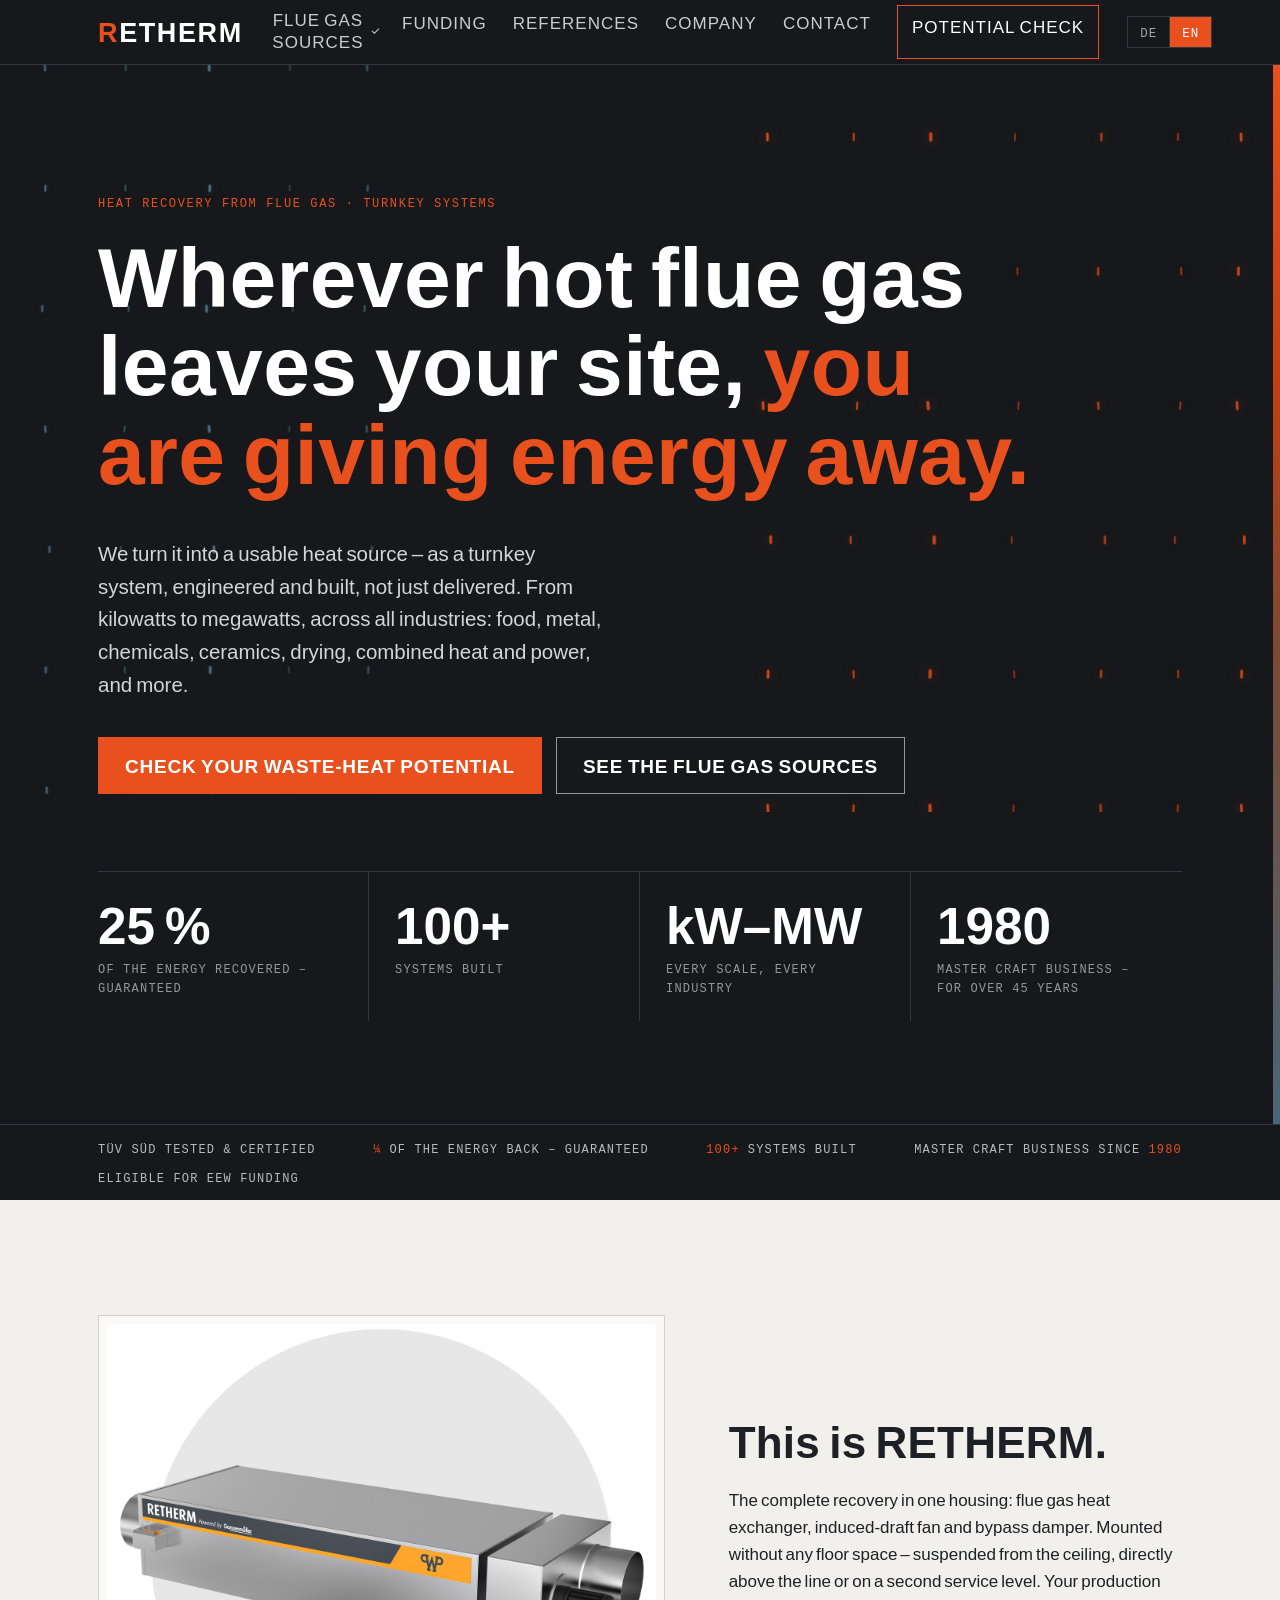
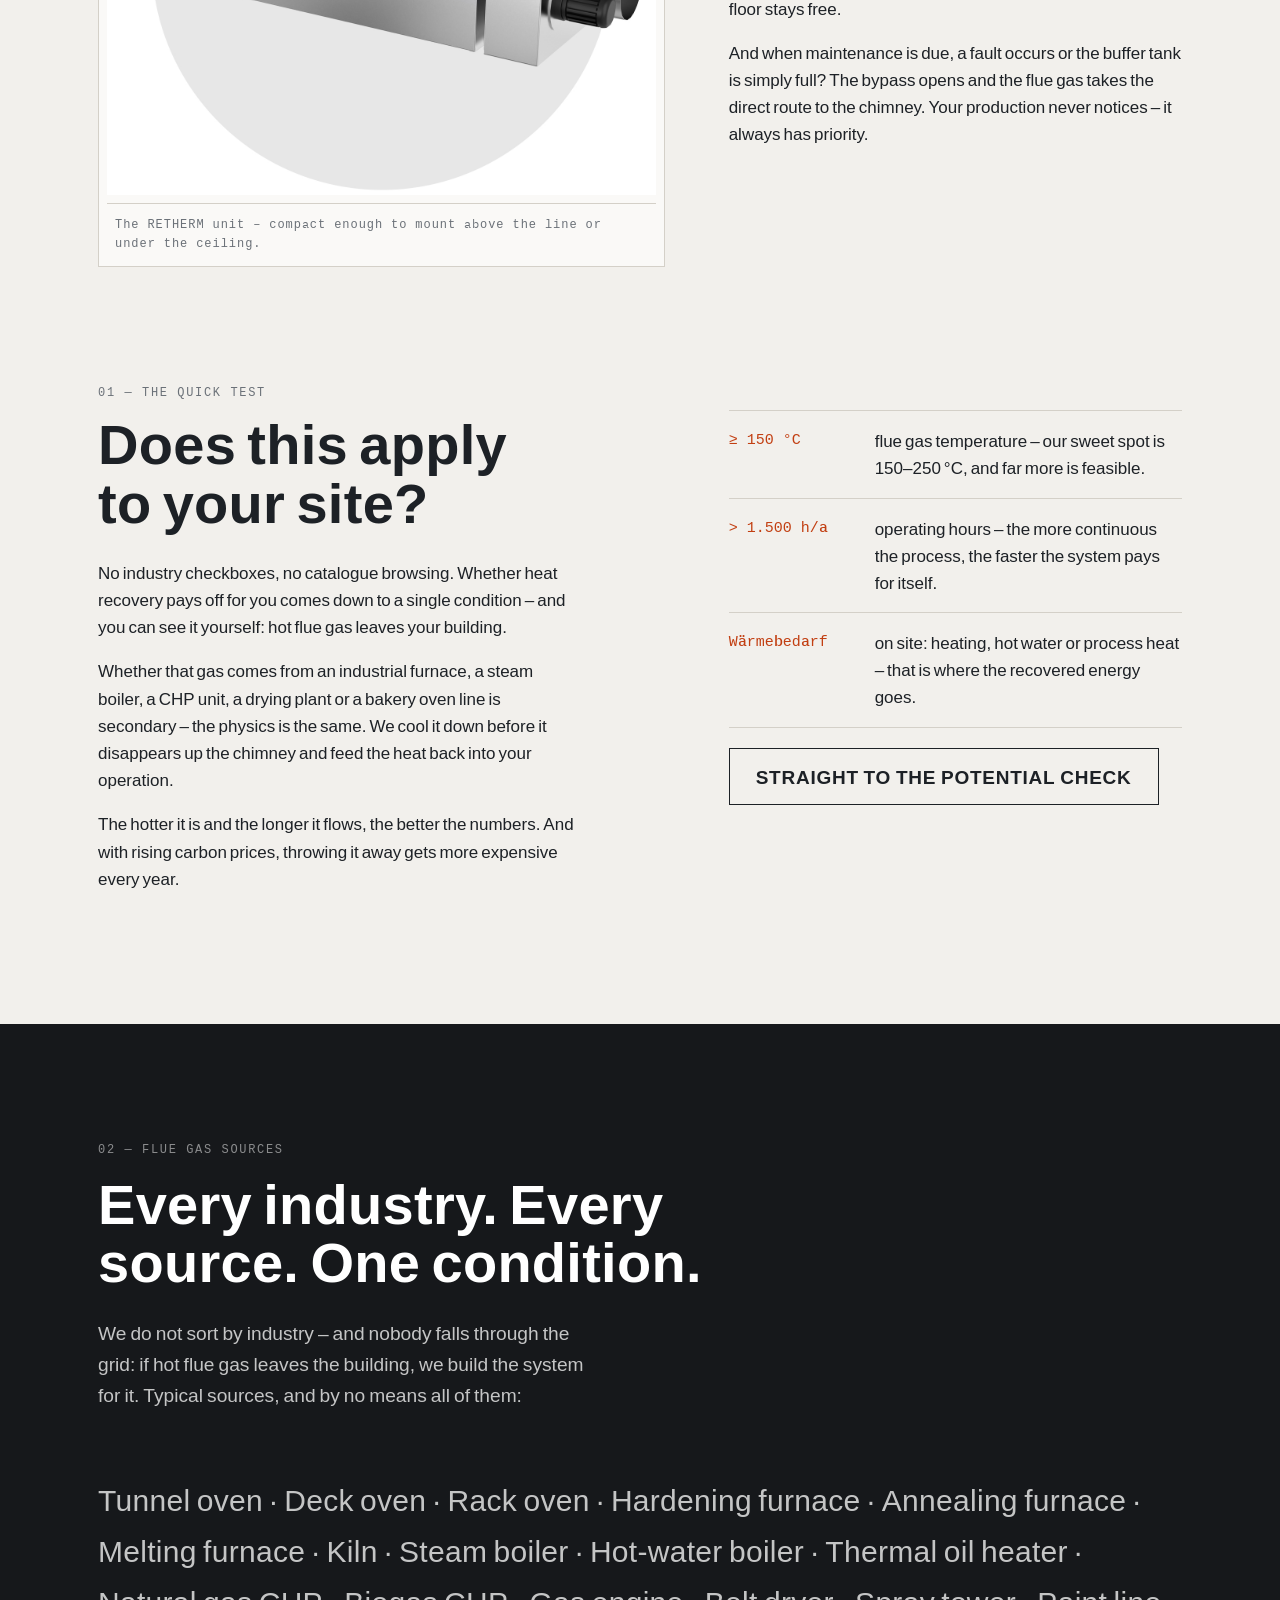
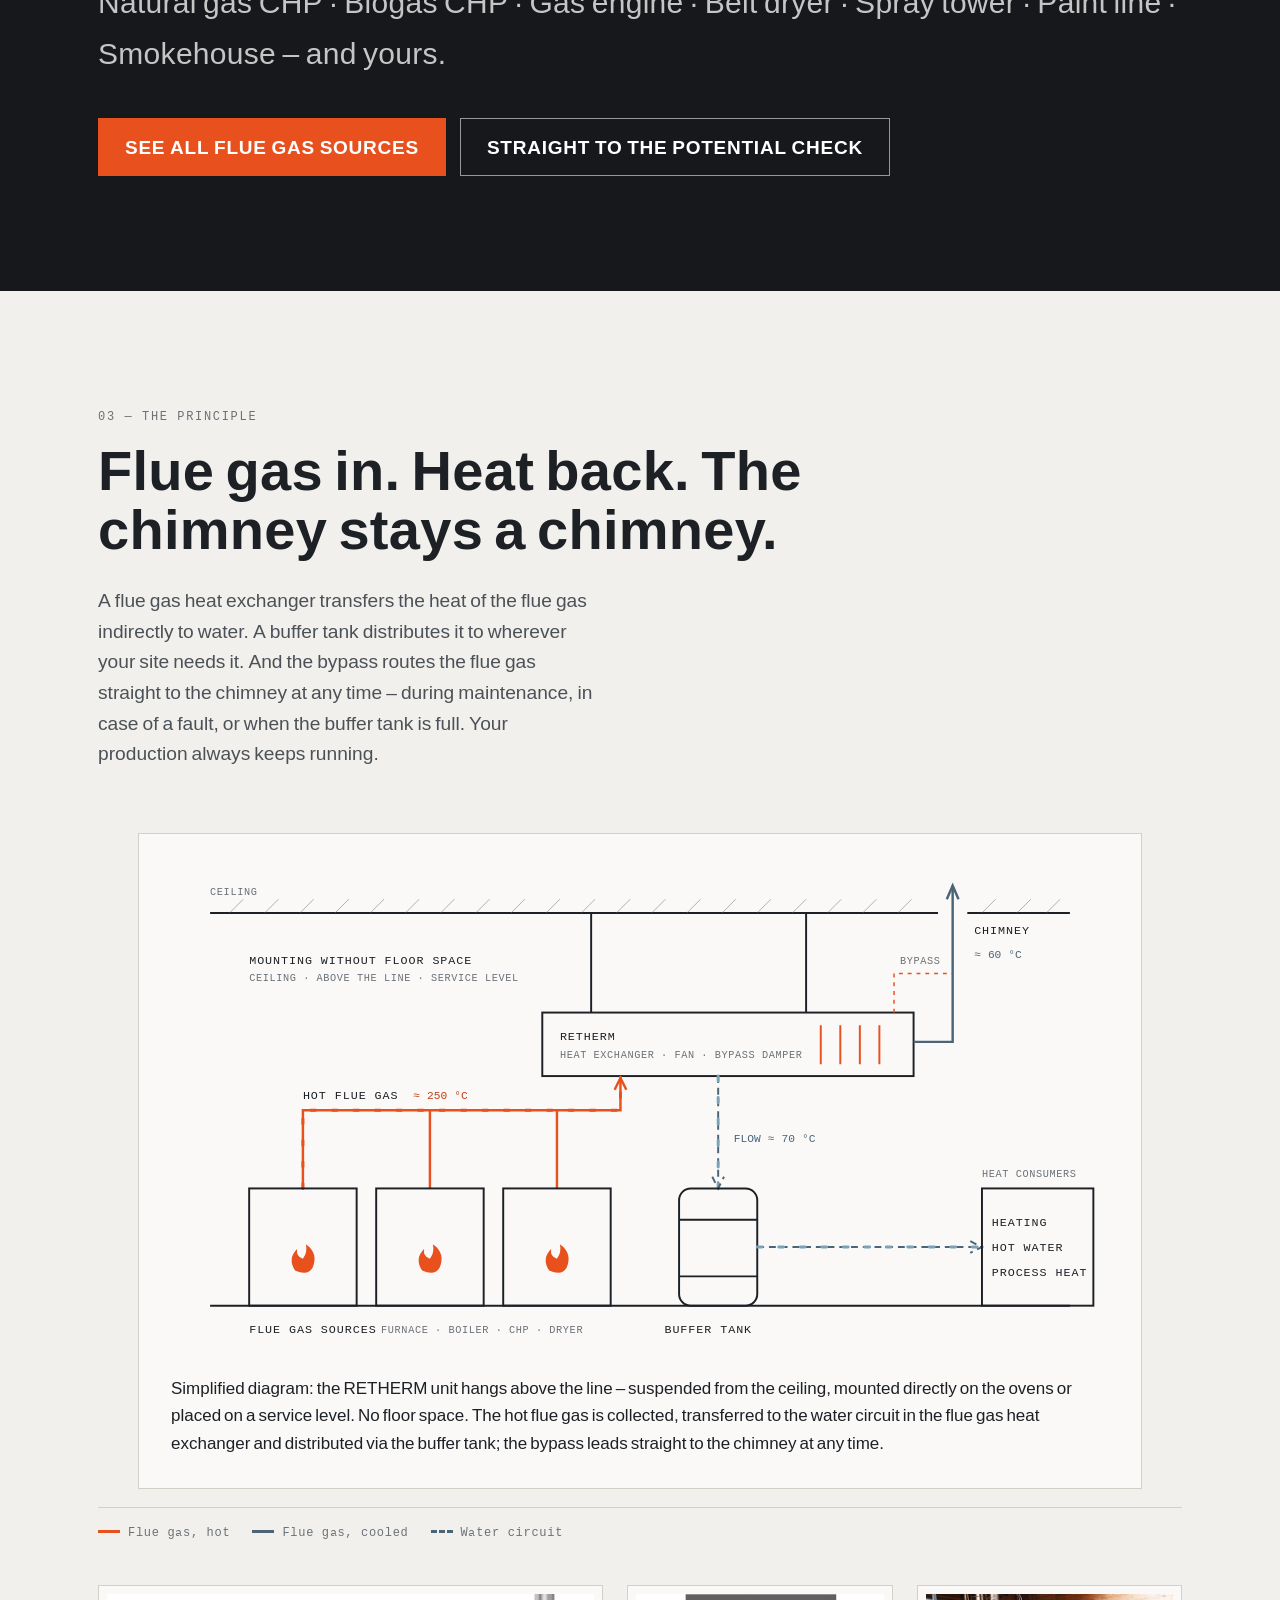
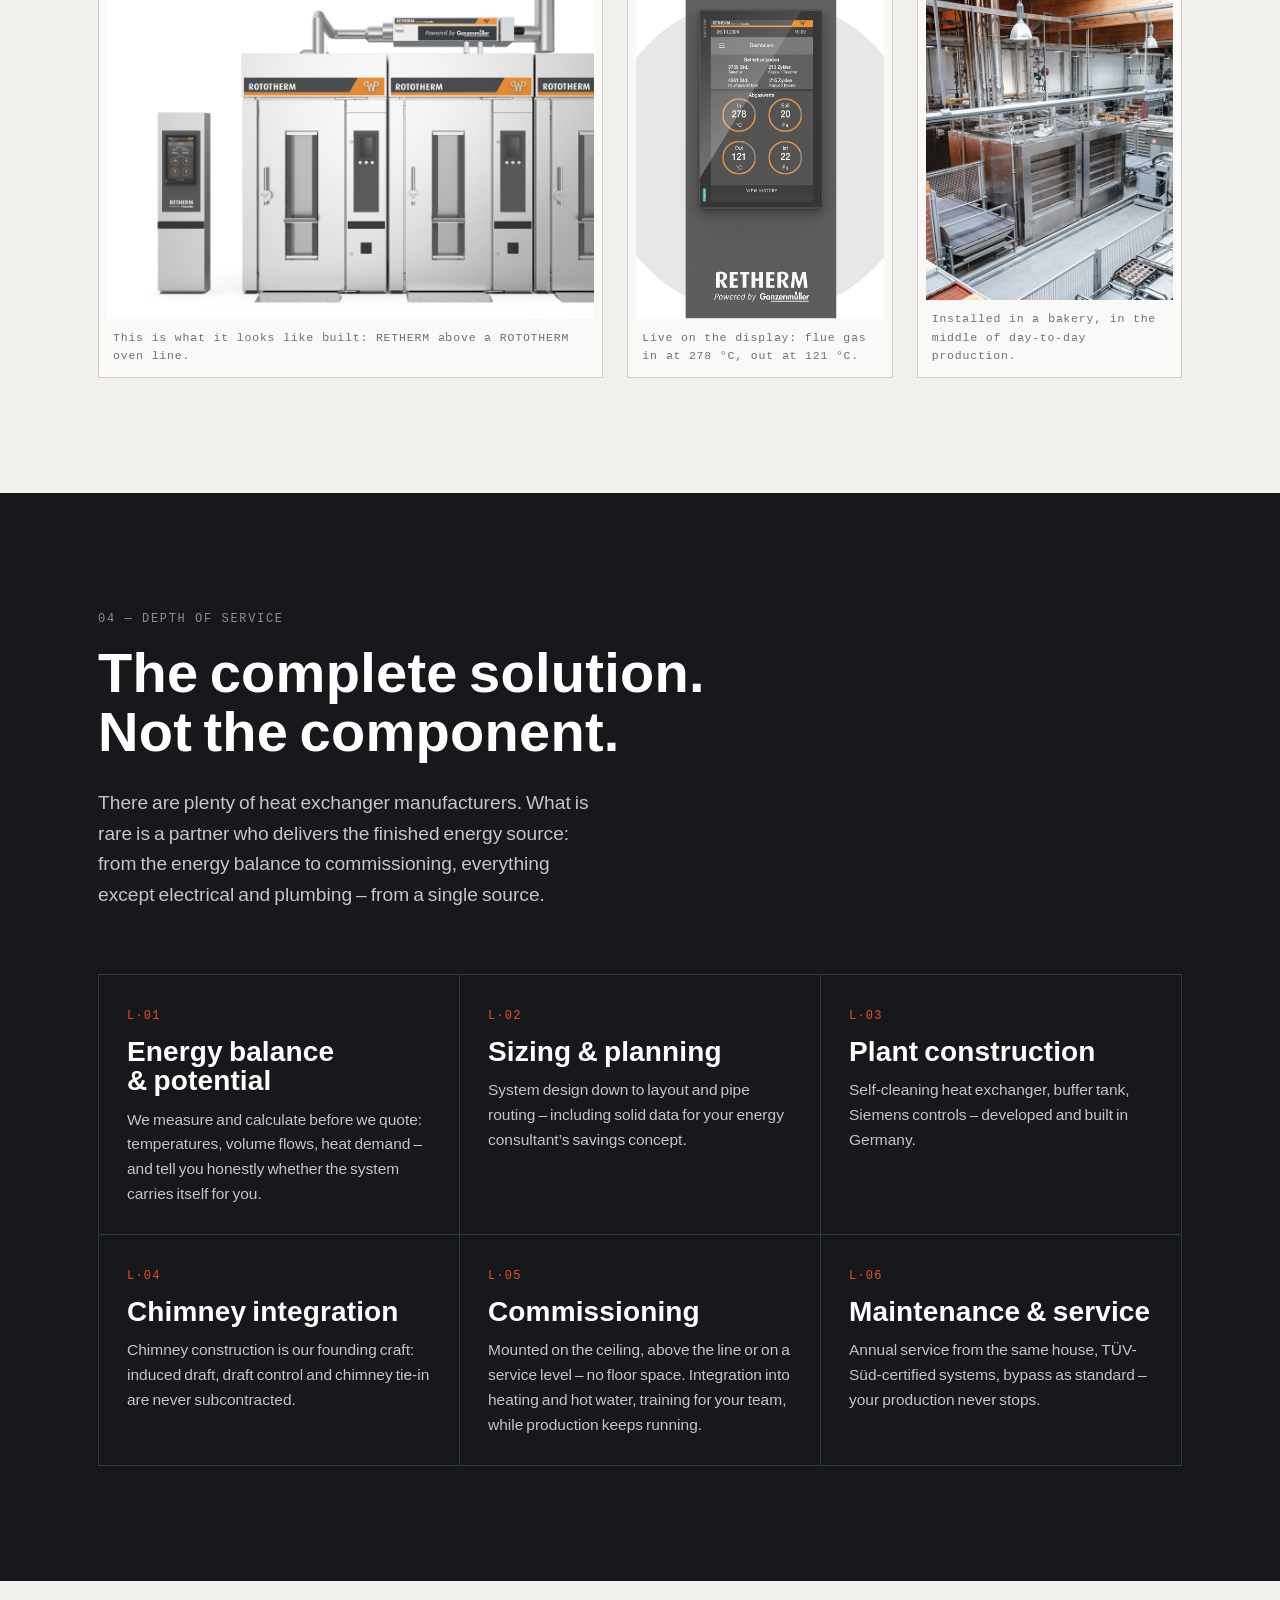
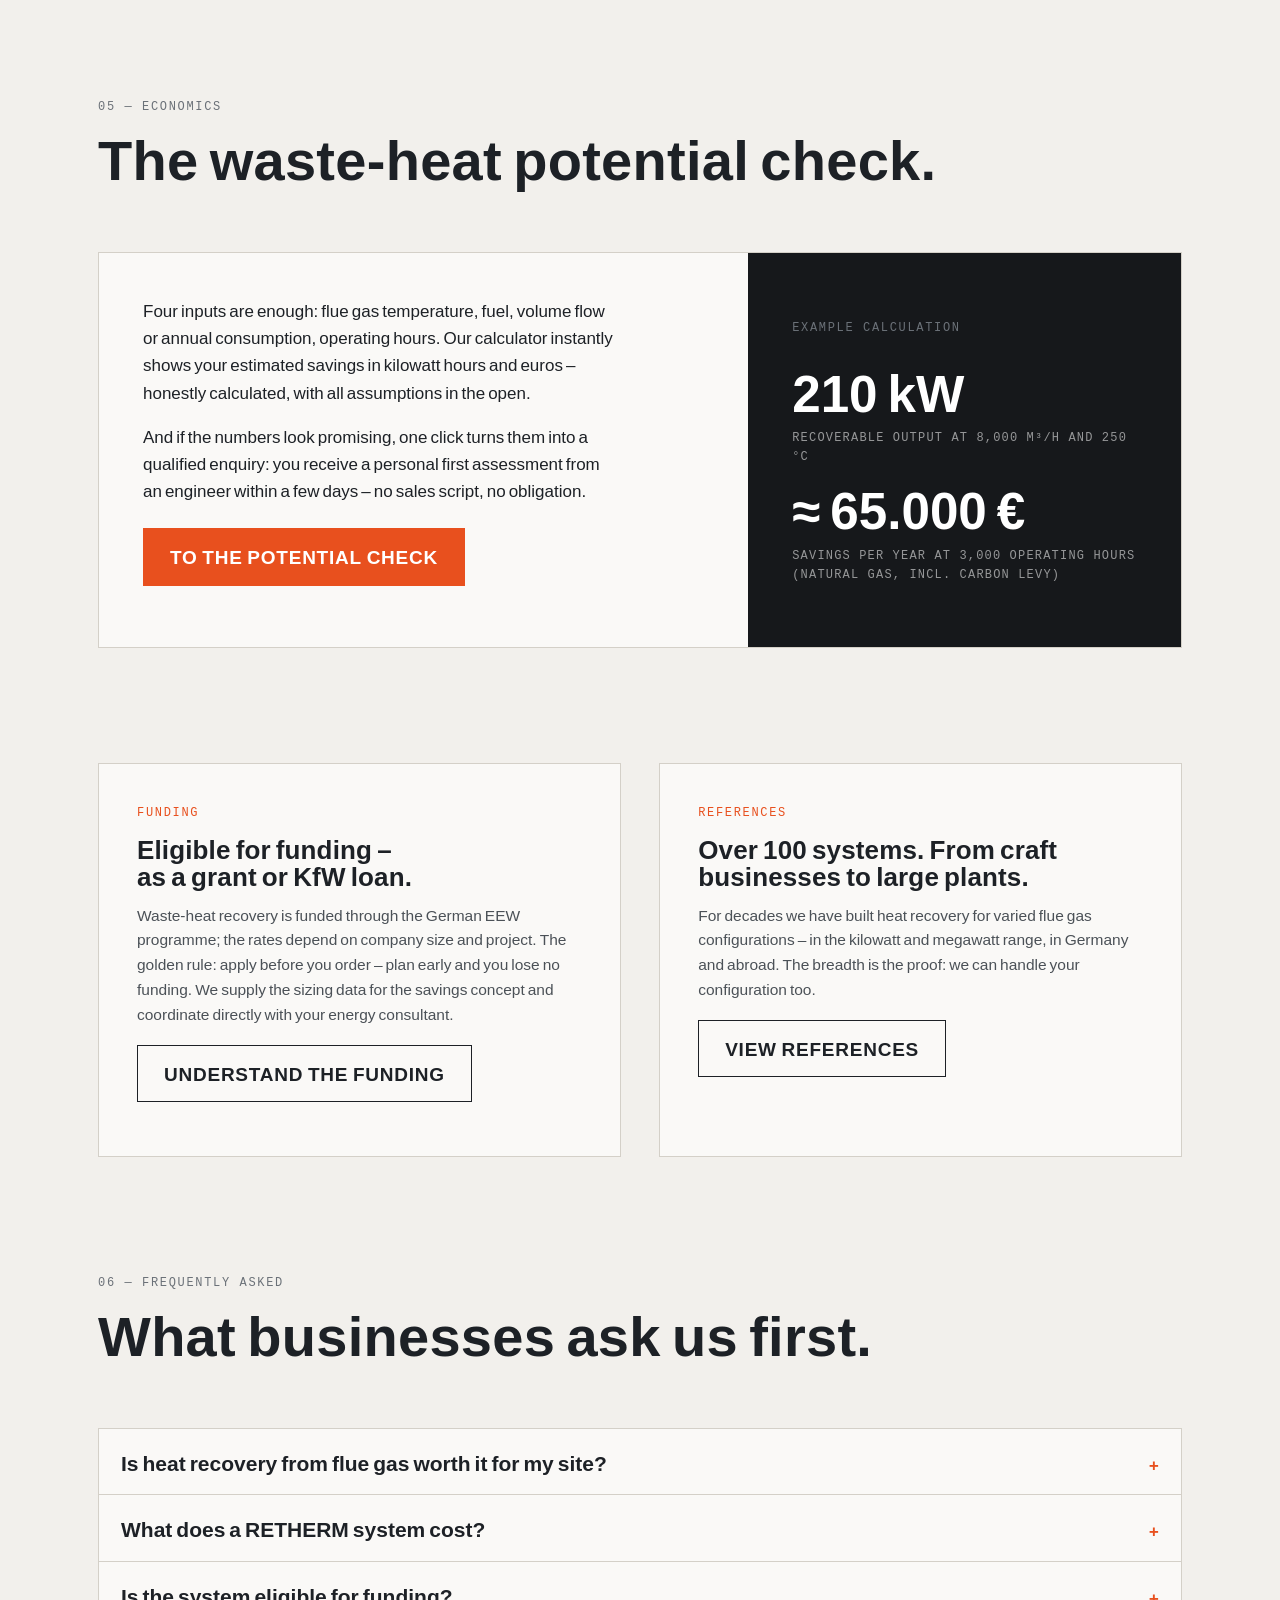
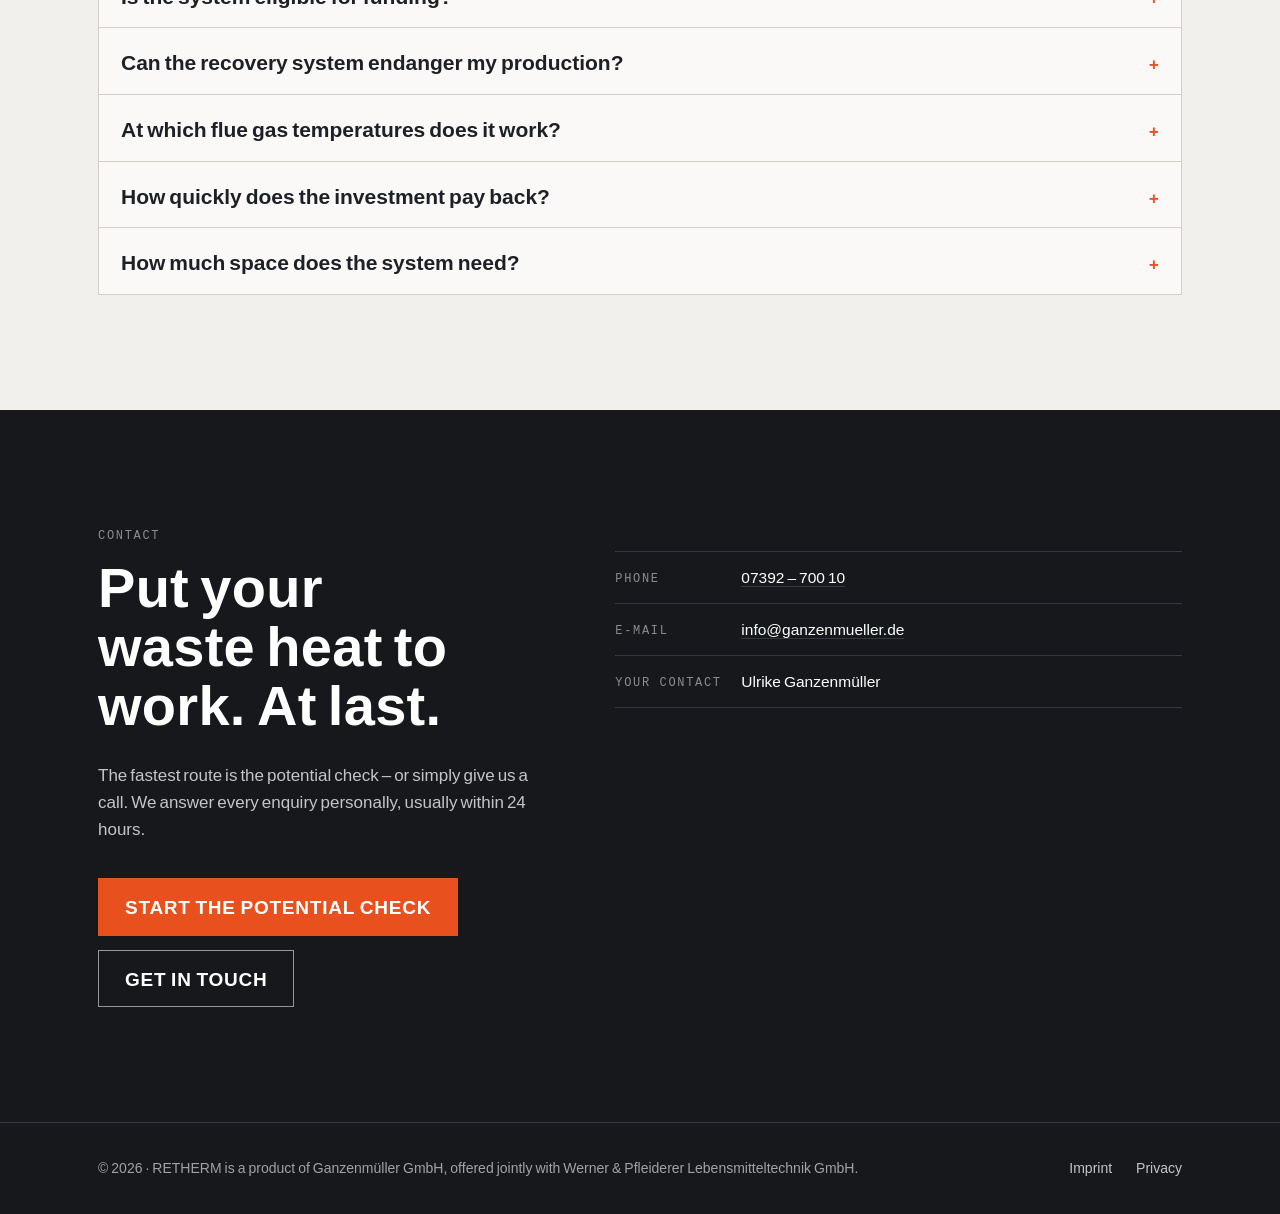
==== commit 11ef944b: "Abgasquellen: eine Landingpage, die alle abholt - Neue Übersichtsseite abgasquellen.html nach der Ke" ====
--- a/index.html
+++ b/index.html
@@ -162,46 +162,13 @@
     <div class="wrap">
       <div class="section__head rv">
         <p class="tag" data-i18n="home.src.tag">02 — Abgasquellen</p>
-        <h2 data-i18n="home.src.h2">Wo Ihr Abgas herkommt, wissen Sie. Wir kennen den Rest.</h2>
-        <p class="lead" data-i18n="home.src.lead">Jede Quelle hat ihre Eigenheiten – Temperaturniveau, Volumenstrom, Betriebsprofil, Kondensat. Deshalb planen wir jede Anlage individuell. Was gleich bleibt: die Komplettlösung aus einer Hand.</p>
-      </div>
-      <div class="src-grid rv">
-        <a class="src-card" href="abgas-industrieofen.html">
-          <span class="src-temp">200–500&thinsp;°C</span>
-          <h3 data-i18n="home.src.c1h">Industrieöfen</h3>
-          <p data-i18n="home.src.c1p">Härten, Schmelzen, Brennen, Thermoprozess – hohe Temperaturen und lange Laufzeiten machen Öfen zur ergiebigsten Abwärmequelle.</p>
-          <span class="src-more" data-i18n="home.src.more1">Mehr erfahren →</span>
-        </a>
-        <a class="src-card" href="abgas-dampfkessel.html">
-          <span class="src-temp">160–230&thinsp;°C</span>
-          <h3 data-i18n="home.src.c2h">Dampfkessel</h3>
-          <p data-i18n="home.src.c2p">Der Klassiker: Abgaswärme hinter dem Kessel nutzen und den Wirkungsgrad der Dampferzeugung spürbar anheben.</p>
-          <span class="src-more" data-i18n="home.src.more2">Mehr erfahren →</span>
-        </a>
-        <a class="src-card" href="abgas-bhkw.html">
-          <span class="src-temp">400–550&thinsp;°C</span>
-          <h3 data-i18n="home.src.c3h">Blockheizkraftwerke</h3>
-          <p data-i18n="home.src.c3p">BHKW-Abgas ist extrem heiß und fällt über tausende Betriebsstunden an – ideale Bedingungen für die Nachrüstung.</p>
-          <span class="src-more" data-i18n="home.src.more3">Mehr erfahren →</span>
-        </a>
-        <a class="src-card" href="abgas-trocknung.html">
-          <span class="src-temp">60–150&thinsp;°C</span>
-          <h3 data-i18n="home.src.c4h">Trocknungsanlagen</h3>
-          <p data-i18n="home.src.c4p">Warme, feuchte Abluft steckt voller Energie – inklusive der Kondensationswärme, die andere Systeme verschenken.</p>
-          <span class="src-more" data-i18n="home.src.more4">Mehr erfahren →</span>
-        </a>
-        <a class="src-card" href="abgas-backofen.html">
-          <span class="src-temp">200–300&thinsp;°C</span>
-          <h3 data-i18n="home.src.c5h">Backöfen</h3>
-          <p data-i18n="home.src.c5p">Unser Heimspiel: Rauchgas und Schwaden von bis zu sechs Öfen in einer Anlage – gemeinsam mit WP Bakery Technologies.</p>
-          <span class="src-more" data-i18n="home.src.more5">Mehr erfahren →</span>
-        </a>
-        <a class="src-card" href="potenzial-check.html">
-          <span class="src-temp">?&thinsp;°C</span>
-          <h3 data-i18n="home.src.c6h">Ihre Quelle ist nicht dabei?</h3>
-          <p data-i18n="home.src.c6p">Wenn heißes Abgas nach außen geht, lohnt der Blick – egal woraus. Schicken Sie uns Ihre Eckdaten.</p>
-          <span class="src-more" data-i18n="home.src.more6">Zum Potenzial-Check →</span>
-        </a>
+        <h2 data-i18n="home.src.h2">Jede Branche. Jede Quelle. Eine Bedingung.</h2>
+        <p class="lead" data-i18n="home.src.lead">Wir sortieren nicht nach Branchen – und niemand fällt durchs Raster: Wenn heißes Abgas nach außen geht, bauen wir die Anlage dafür. Typische Quellen, und längst nicht alle:</p>
+      </div>
+      <p class="src-flow rv" data-i18n="home.src.band">Tunnelofen · Etagenofen · Stikkenofen · Härteofen · Glühofen · Schmelzofen · Brennofen · Dampfkessel · Heißwasserkessel · Thermoölerhitzer · Erdgas-BHKW · Biogas-BHKW · Gasmotor · Bandtrockner · Sprühturm · Lackieranlage · Räucheranlage – und Ihre.</p>
+      <div class="hero__cta rv" style="margin-top: clamp(28px, 4vw, 40px)">
+        <a class="btn btn--heat" href="abgasquellen.html" data-i18n="home.src.cta1">Alle Abgasquellen ansehen</a>
+        <a class="btn btn--ghost-light" href="potenzial-check.html" data-i18n="home.src.cta2">Direkt zum Potenzial-Check</a>
       </div>
     </div>
   </section>
--- a/assets/css/main.css
+++ b/assets/css/main.css
@@ -1182,6 +1182,64 @@
 }
 
 a.src-card:hover .src-more { color: var(--heat); }
+
+/* ---------- Quellen-Familien (Abgasquellen-Übersicht) ---------- */
+
+.family-grid {
+  display: grid;
+  grid-template-columns: repeat(auto-fit, minmax(240px, 1fr));
+  gap: 1px;
+  background: var(--line-dark);
+  border: 1px solid var(--line-dark);
+}
+
+.family {
+  background: var(--coal);
+  padding: 28px 26px 24px;
+  display: flex;
+  flex-direction: column;
+}
+
+.family h3 { color: #fff; margin-bottom: 14px; }
+
+.family ul {
+  list-style: none;
+  margin: 0;
+  padding: 0;
+  flex-grow: 1;
+}
+
+.family li {
+  font-size: 15.5px;
+  color: rgba(255,255,255,.78);
+  padding: 7px 0;
+  border-top: 1px solid var(--line-dark);
+}
+
+.family li:last-child { border-bottom: 1px solid var(--line-dark); }
+
+.family__more { margin: 16px 0 0; font-size: 14px; line-height: 1.9; }
+
+.family__more a {
+  color: var(--heat);
+  text-decoration: none;
+}
+
+.family__more a:hover { color: #fff; }
+
+/* Fließendes Quellen-/Branchen-Band */
+.src-flow {
+  font-family: var(--font-head);
+  font-size: clamp(20px, 2.6vw, 30px);
+  font-weight: 500;
+  line-height: 1.7;
+  letter-spacing: 0.01em;
+  color: var(--ink-soft);
+  max-width: none;
+  margin: 0;
+}
+
+.section--dark .src-flow { color: rgba(255,255,255,.75); }
 
 /* ---------- Teaser-Panels (Start) ---------- */
 
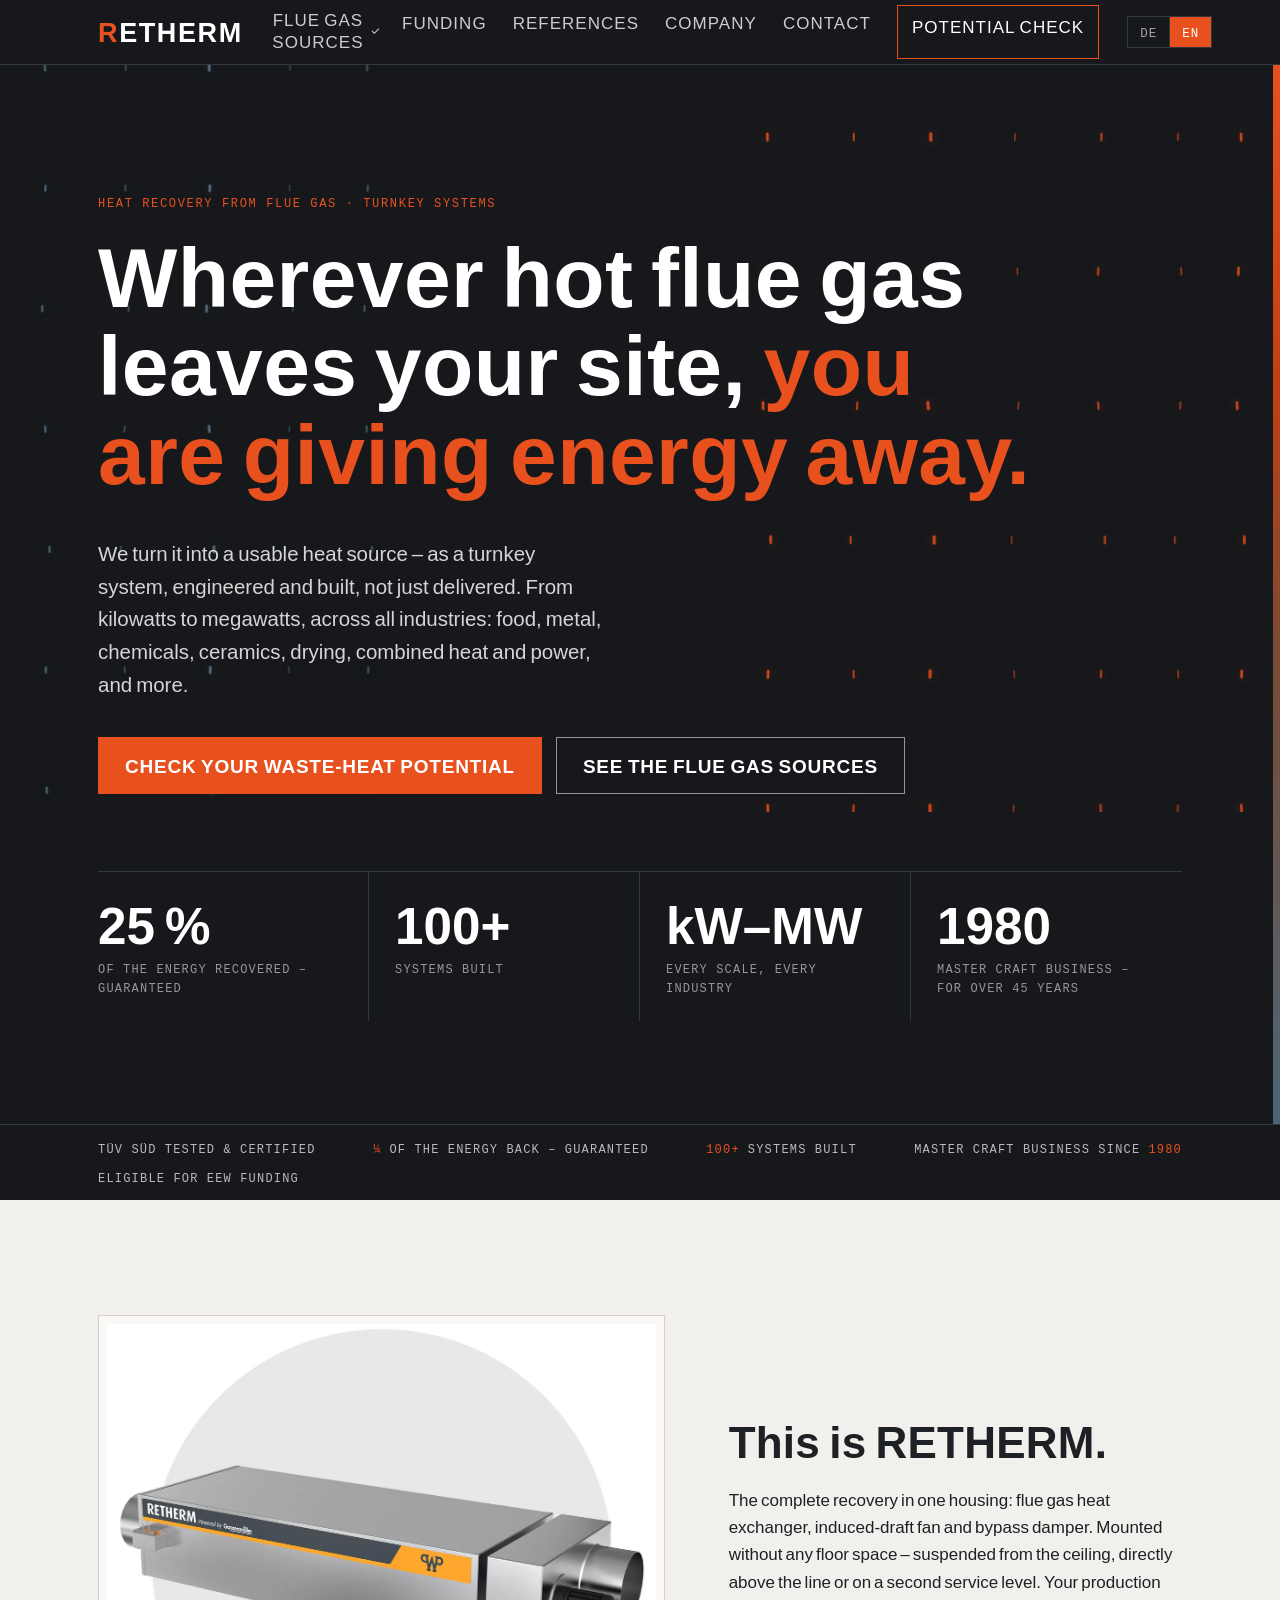
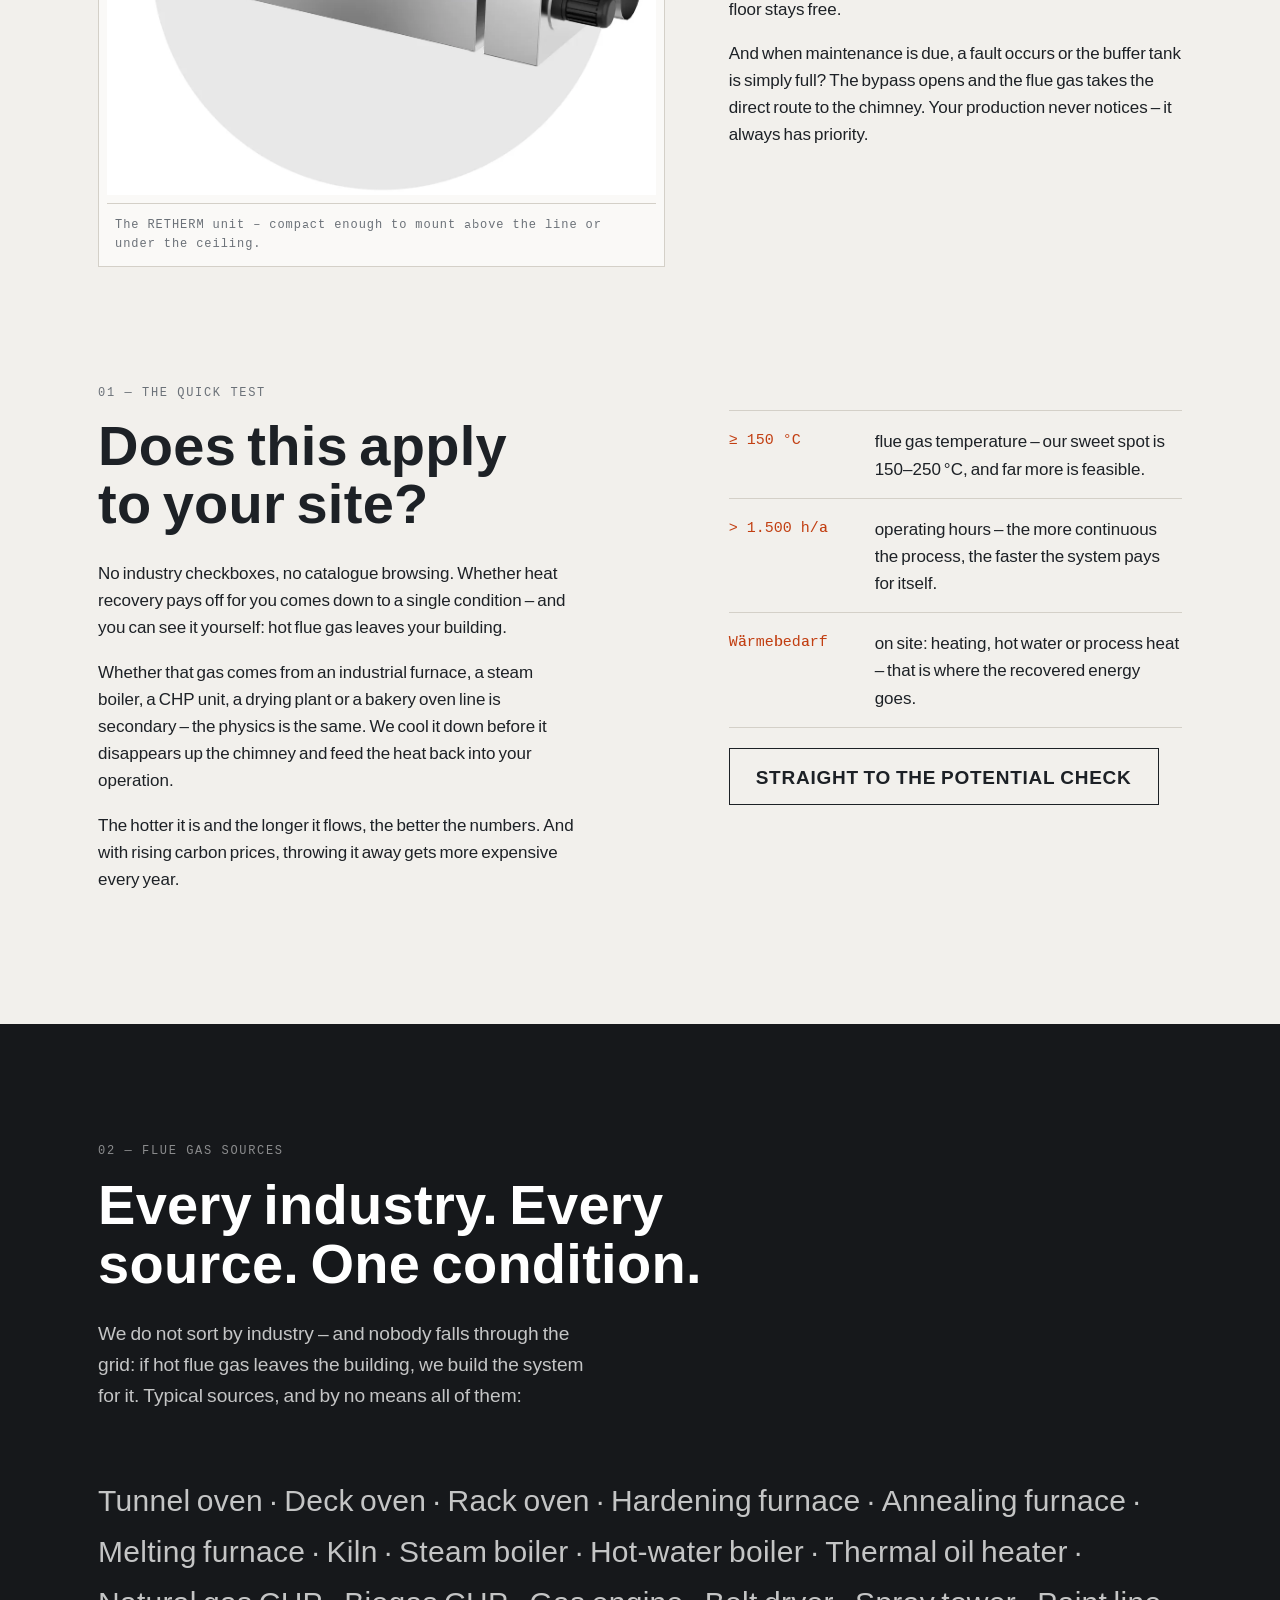
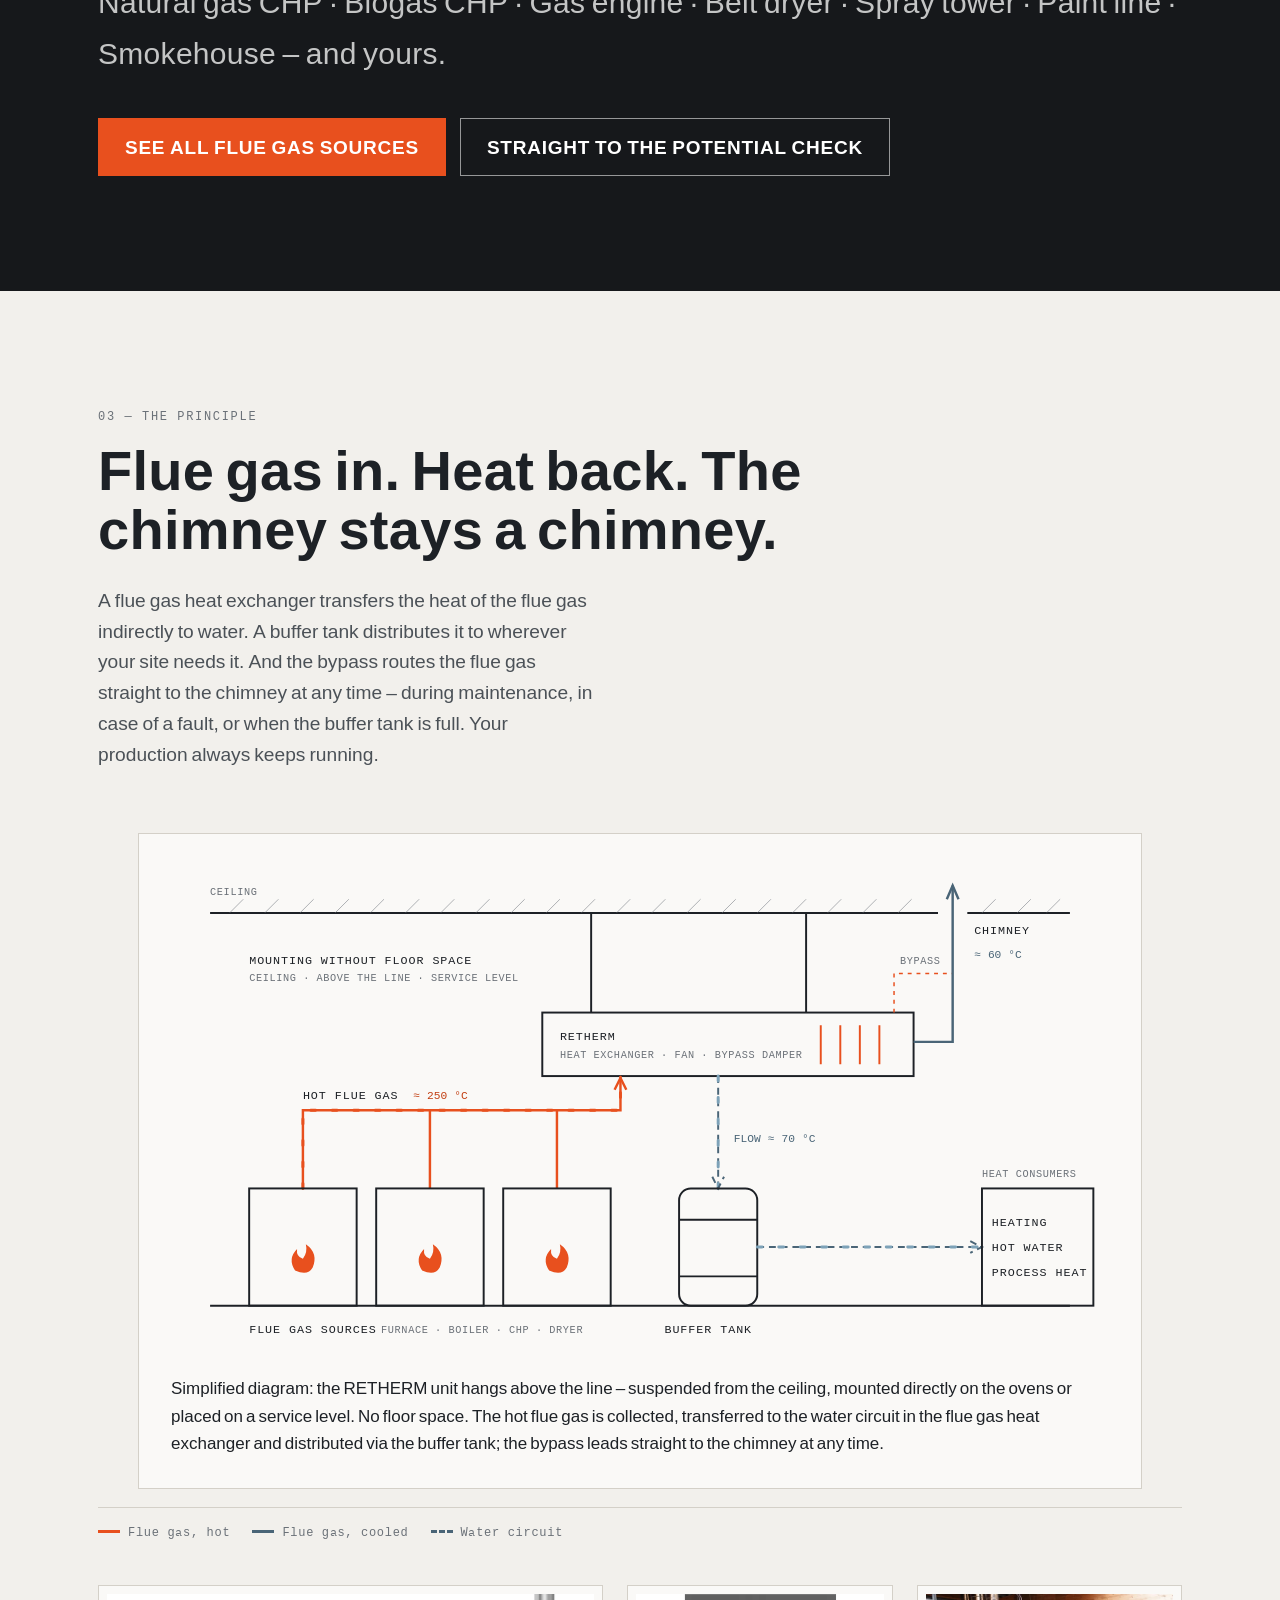
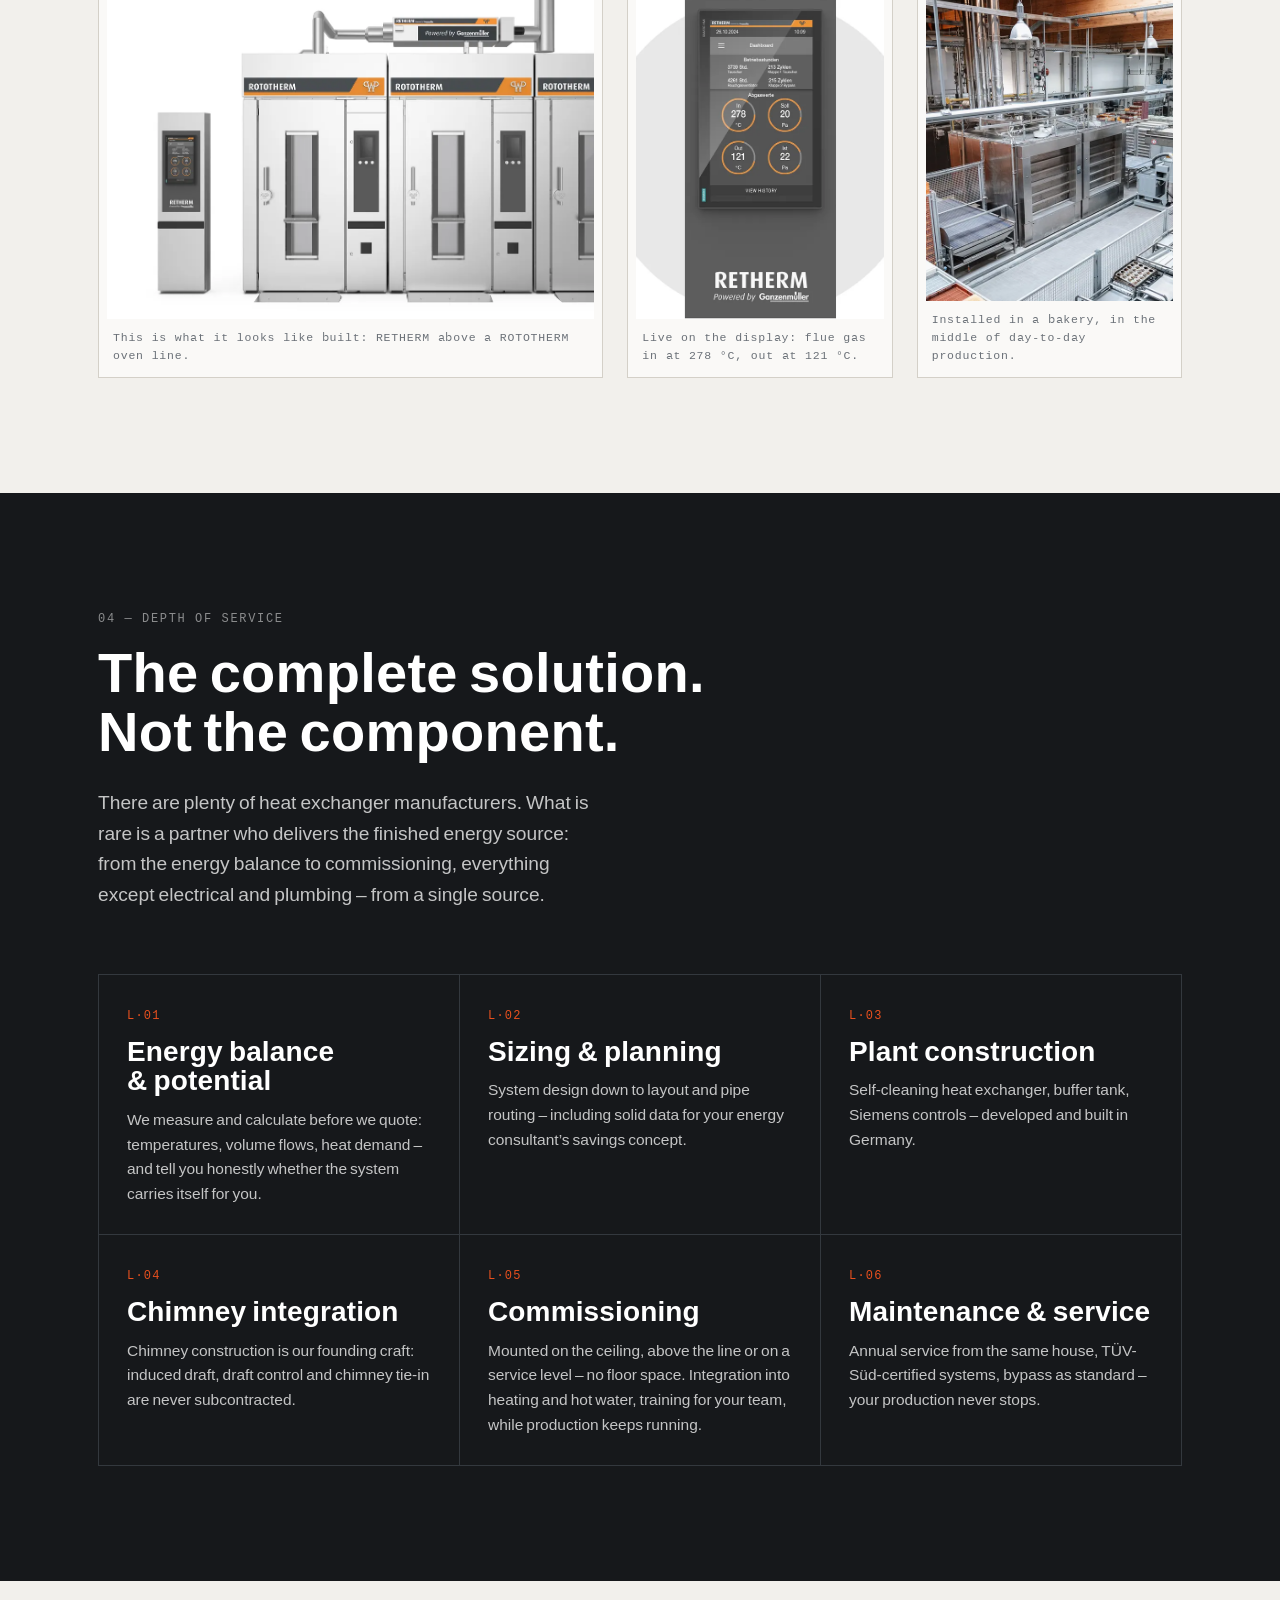
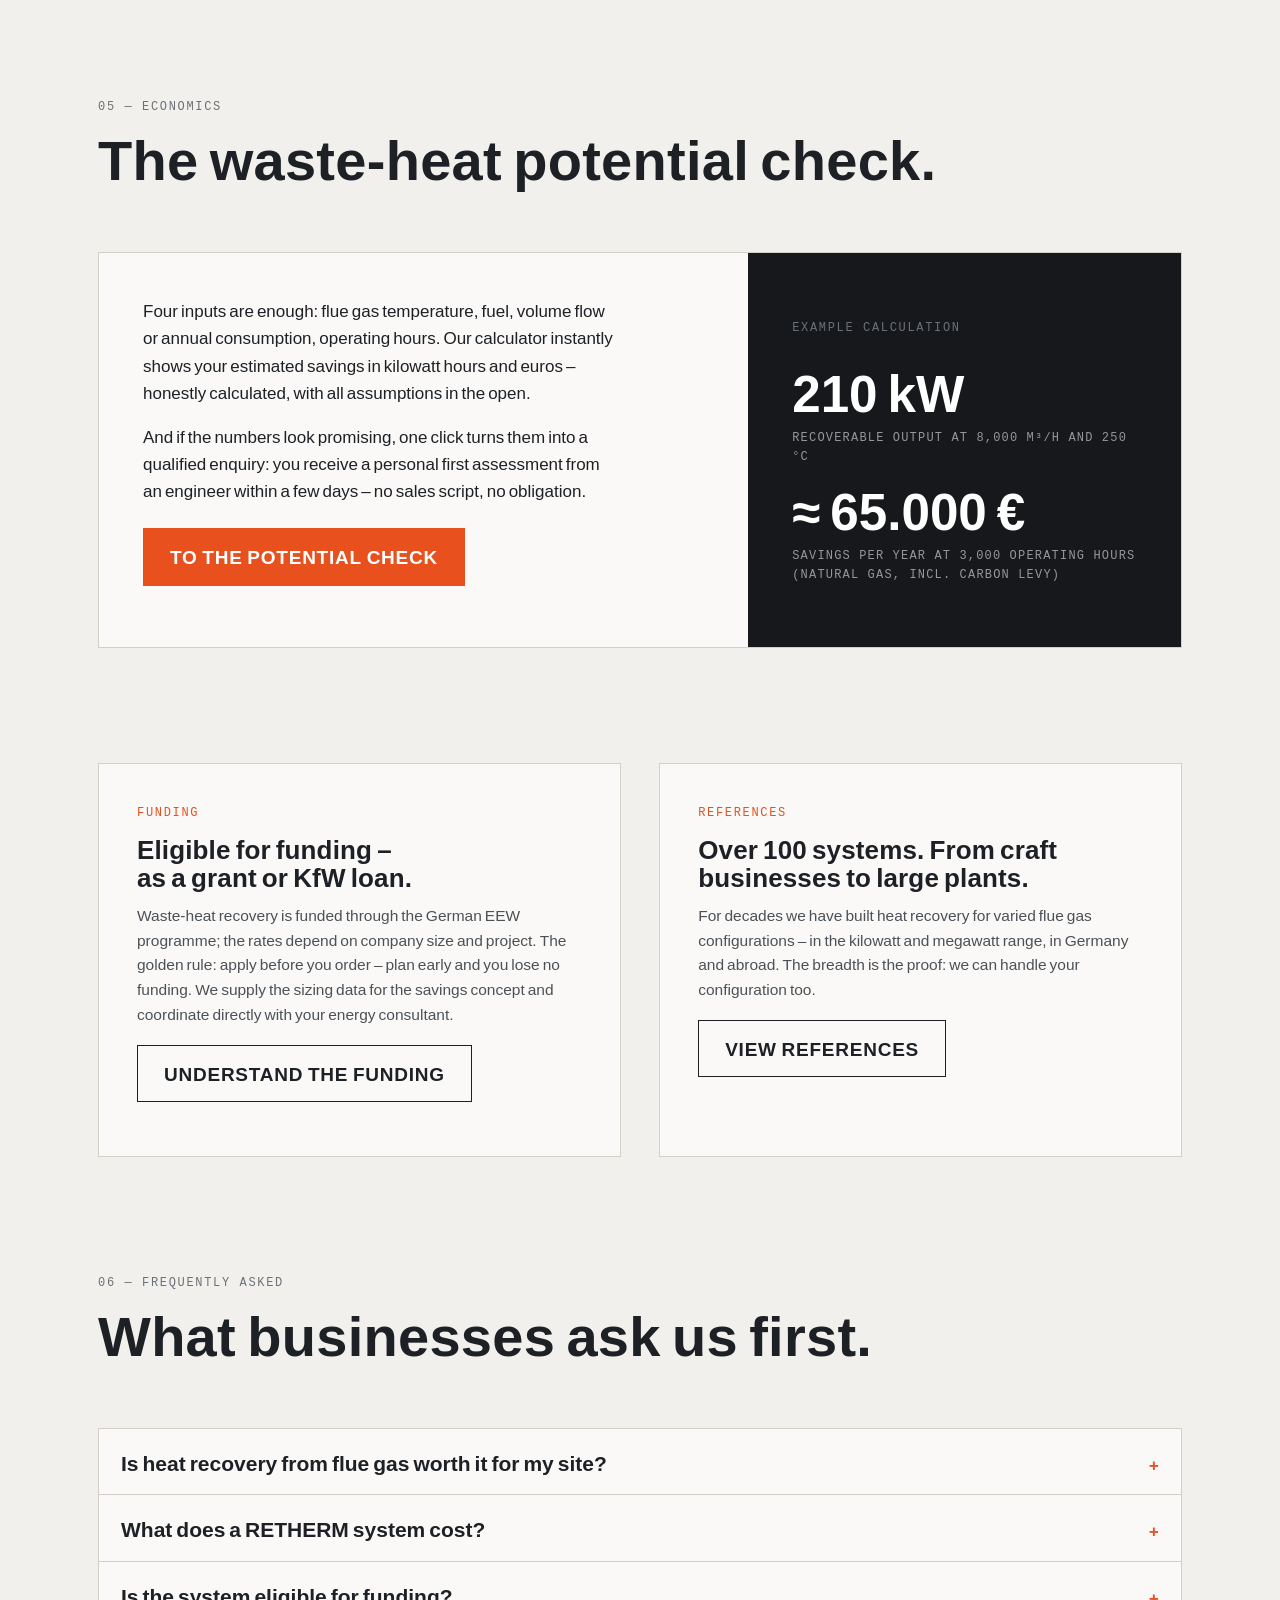
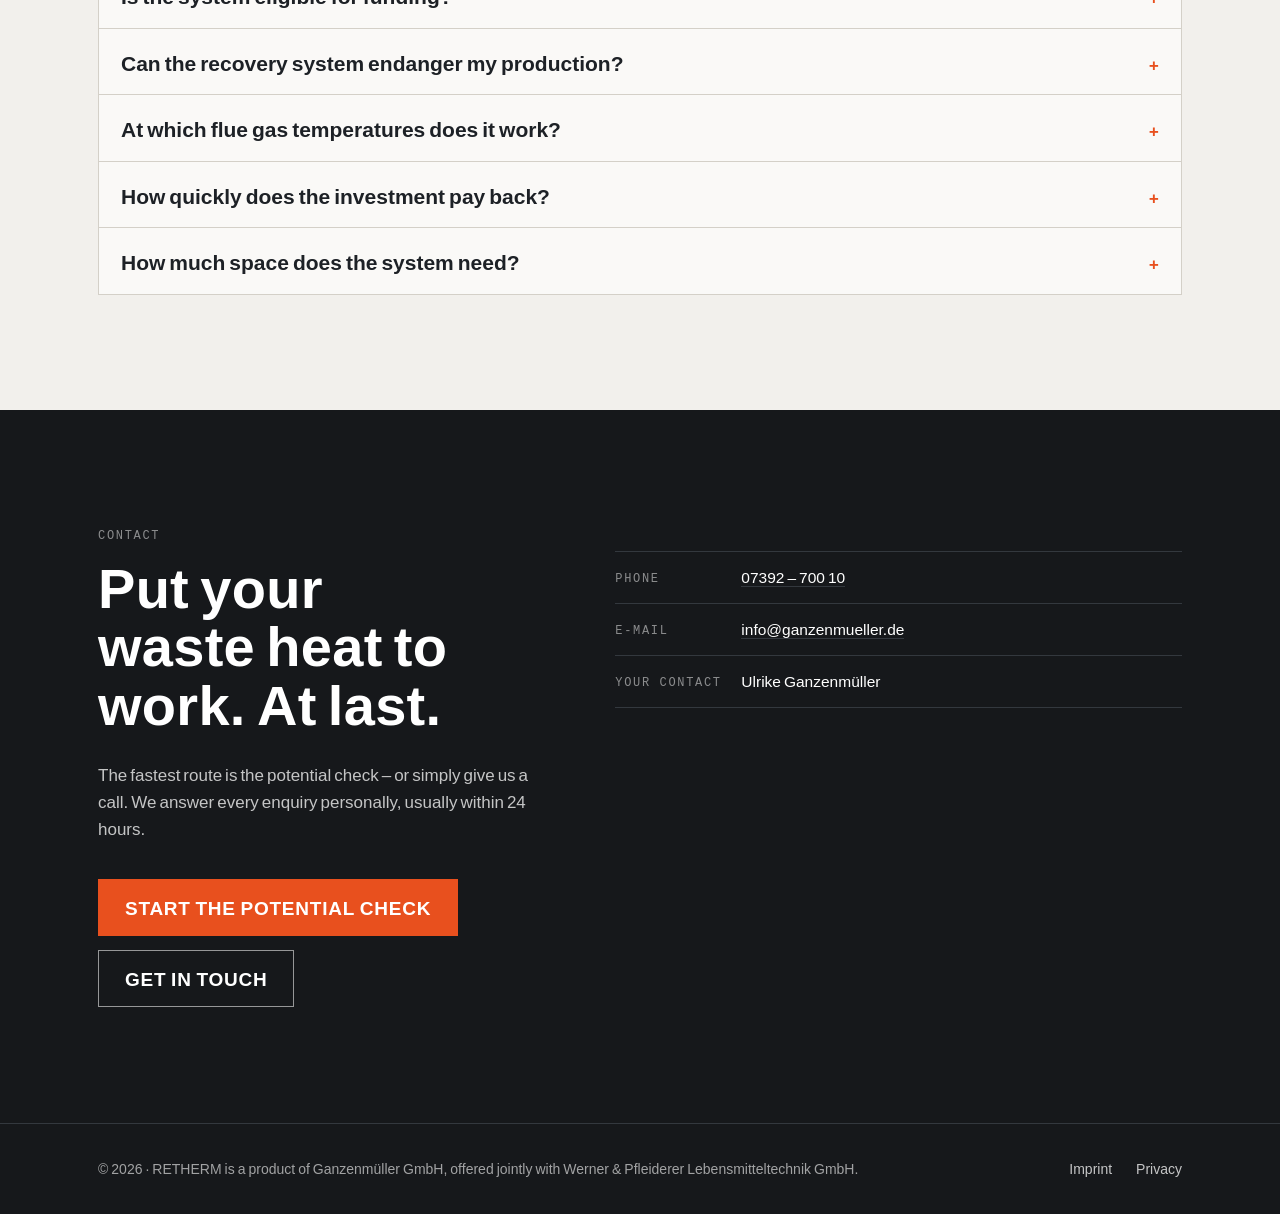
==== commit 6feb43aa: "SEO-Ausbau nach Audit (claude-seo): GEO, FAQs, Bilder, Technik Audit mit 6 Spezialisten-Agenten (Tec" ====
--- a/index.html
+++ b/index.html
@@ -6,6 +6,11 @@
   <title data-i18n="home.title">RETHERM – Wärmerückgewinnung aus Abgas | Komplettanlagen von Ganzenmüller</title>
   <meta name="description" data-i18n-content="home.desc" content="Überall, wo heißes Abgas nach außen geht, verschenken Sie Energie. RETHERM macht daraus eine nutzbare Wärmequelle – als schlüsselfertige Komplettanlage. Vom Kilowatt- bis in den Megawattbereich, branchenoffen, förderfähig.">
   <link rel="icon" type="image/svg+xml" href="assets/img/favicon.svg">
+  <link rel="icon" type="image/png" sizes="48x48" href="assets/img/favicon-48.png">
+  <link rel="apple-touch-icon" href="assets/img/apple-touch-icon.png">
+  <link rel="preload" href="assets/fonts/barlow-condensed-normal-700.woff2" as="font" type="font/woff2" crossorigin>
+  <link rel="preload" href="assets/fonts/barlow-normal-400.woff2" as="font" type="font/woff2" crossorigin>
+  <link rel="preload" href="assets/fonts/ibm-plex-mono-normal-400.woff2" as="font" type="font/woff2" crossorigin>
   <link rel="stylesheet" href="assets/css/main.css">
 </head>
 <body>
@@ -21,6 +26,7 @@
       <div class="nav-item">
         <button type="button" class="nav-sub-toggle" aria-expanded="false" data-i18n="nav.sources">Abgasquellen</button>
         <div class="nav-sub">
+          <a href="abgasquellen.html" data-i18n="nav.srcAll">Alle Abgasquellen</a>
           <a href="abgas-industrieofen.html" data-i18n="nav.srcOven">Industrieöfen</a>
           <a href="abgas-dampfkessel.html" data-i18n="nav.srcBoiler">Dampfkessel</a>
           <a href="abgas-bhkw.html" data-i18n="nav.srcChp">Blockheizkraftwerke</a>
@@ -111,7 +117,7 @@
     <div class="wrap">
       <div class="split rv" style="align-items: center">
         <figure class="figure-box" style="margin: 0">
-          <img src="assets/img/retherm-saugabzug.jpg" alt="Die RETHERM-Einheit: Abgaswärmetauscher, Saugzug und Bypassklappe in einem Edelstahlgehäuse" data-i18n-alt="home.unit.alt" fetchpriority="high" style="width: 100%">
+          <img src="assets/img/retherm-saugabzug.webp" alt="Die RETHERM-Einheit: Abgaswärmetauscher, Saugzug und Bypassklappe in einem Edelstahlgehäuse" data-i18n-alt="home.unit.alt" fetchpriority="high" width="1200" height="1029" style="width: 100%; height: auto">
           <figcaption data-i18n="home.unit.cap">Die RETHERM-Einheit – kompakt genug für die Montage über der Anlage oder unter der Decke.</figcaption>
         </figure>
         <div>
@@ -279,15 +285,15 @@
 
       <div class="photo-strip rv">
         <figure>
-          <img src="assets/img/retherm-ofenlinie.jpg" alt="RETHERM-Wärmerückgewinnung über einer Linie aus drei ROTOTHERM-Stikkenöfen" data-i18n-alt="home.ph.a1" loading="lazy">
+          <img src="assets/img/retherm-ofenlinie.webp" alt="RETHERM-Wärmerückgewinnung über einer Linie aus drei ROTOTHERM-Stikkenöfen" data-i18n-alt="home.ph.a1" loading="lazy" width="1600" height="686">
           <figcaption data-i18n="home.ph.c1">So sieht es gebaut aus: RETHERM über einer ROTOTHERM-Ofenlinie.</figcaption>
         </figure>
         <figure>
-          <img src="assets/img/retherm-steuerung.jpg" alt="Siemens-Touchdisplay der RETHERM-Steuerung mit Abgaswerten" data-i18n-alt="home.ph.a2" loading="lazy" style="object-position: center 20%">
+          <img src="assets/img/retherm-steuerung.webp" alt="Siemens-Touchdisplay der RETHERM-Steuerung mit Abgaswerten" data-i18n-alt="home.ph.a2" loading="lazy" width="900" height="771" style="object-position: center 20%">
           <figcaption data-i18n="home.ph.c2">Live am Display: Abgas 278 °C rein, 121 °C raus.</figcaption>
         </figure>
         <figure>
-          <img src="assets/img/referenz-backstube.jpg" alt="Backstube mit Ofenanlage und Edelstahl-Abgasleitungen unter der Decke" data-i18n-alt="home.ph.a3" loading="lazy">
+          <img src="assets/img/referenz-backstube.webp" alt="Backstube mit Ofenanlage und Edelstahl-Abgasleitungen unter der Decke" data-i18n-alt="home.ph.a3" loading="lazy" width="992" height="670">
           <figcaption data-i18n="home.ph.c3">Eingebaut im laufenden Betrieb einer Backstube.</figcaption>
         </figure>
       </div>
@@ -495,6 +501,17 @@
 <script type="application/ld+json">
 {
   "@context": "https://schema.org",
+  "@type": "Service",
+  "serviceType": "Wärmerückgewinnung aus Abgas",
+  "name": "RETHERM Wärmerückgewinnungsanlage",
+  "provider": { "@type": "Organization", "name": "Ganzenmüller GmbH" },
+  "areaServed": { "@type": "Country", "name": "Deutschland" },
+  "description": "Schlüsselfertige Komplettanlage zur Wärmerückgewinnung aus Abgas: Abgaswärmetauscher, Pufferspeicher, Siemens-Steuerung und Kaminanbindung aus einer Hand – für Industrieöfen, Dampfkessel, Blockheizkraftwerke, Trocknungsanlagen und Backöfen."
+}
+</script>
+<script type="application/ld+json">
+{
+  "@context": "https://schema.org",
   "@type": "FAQPage",
   "mainEntity": [
     {
